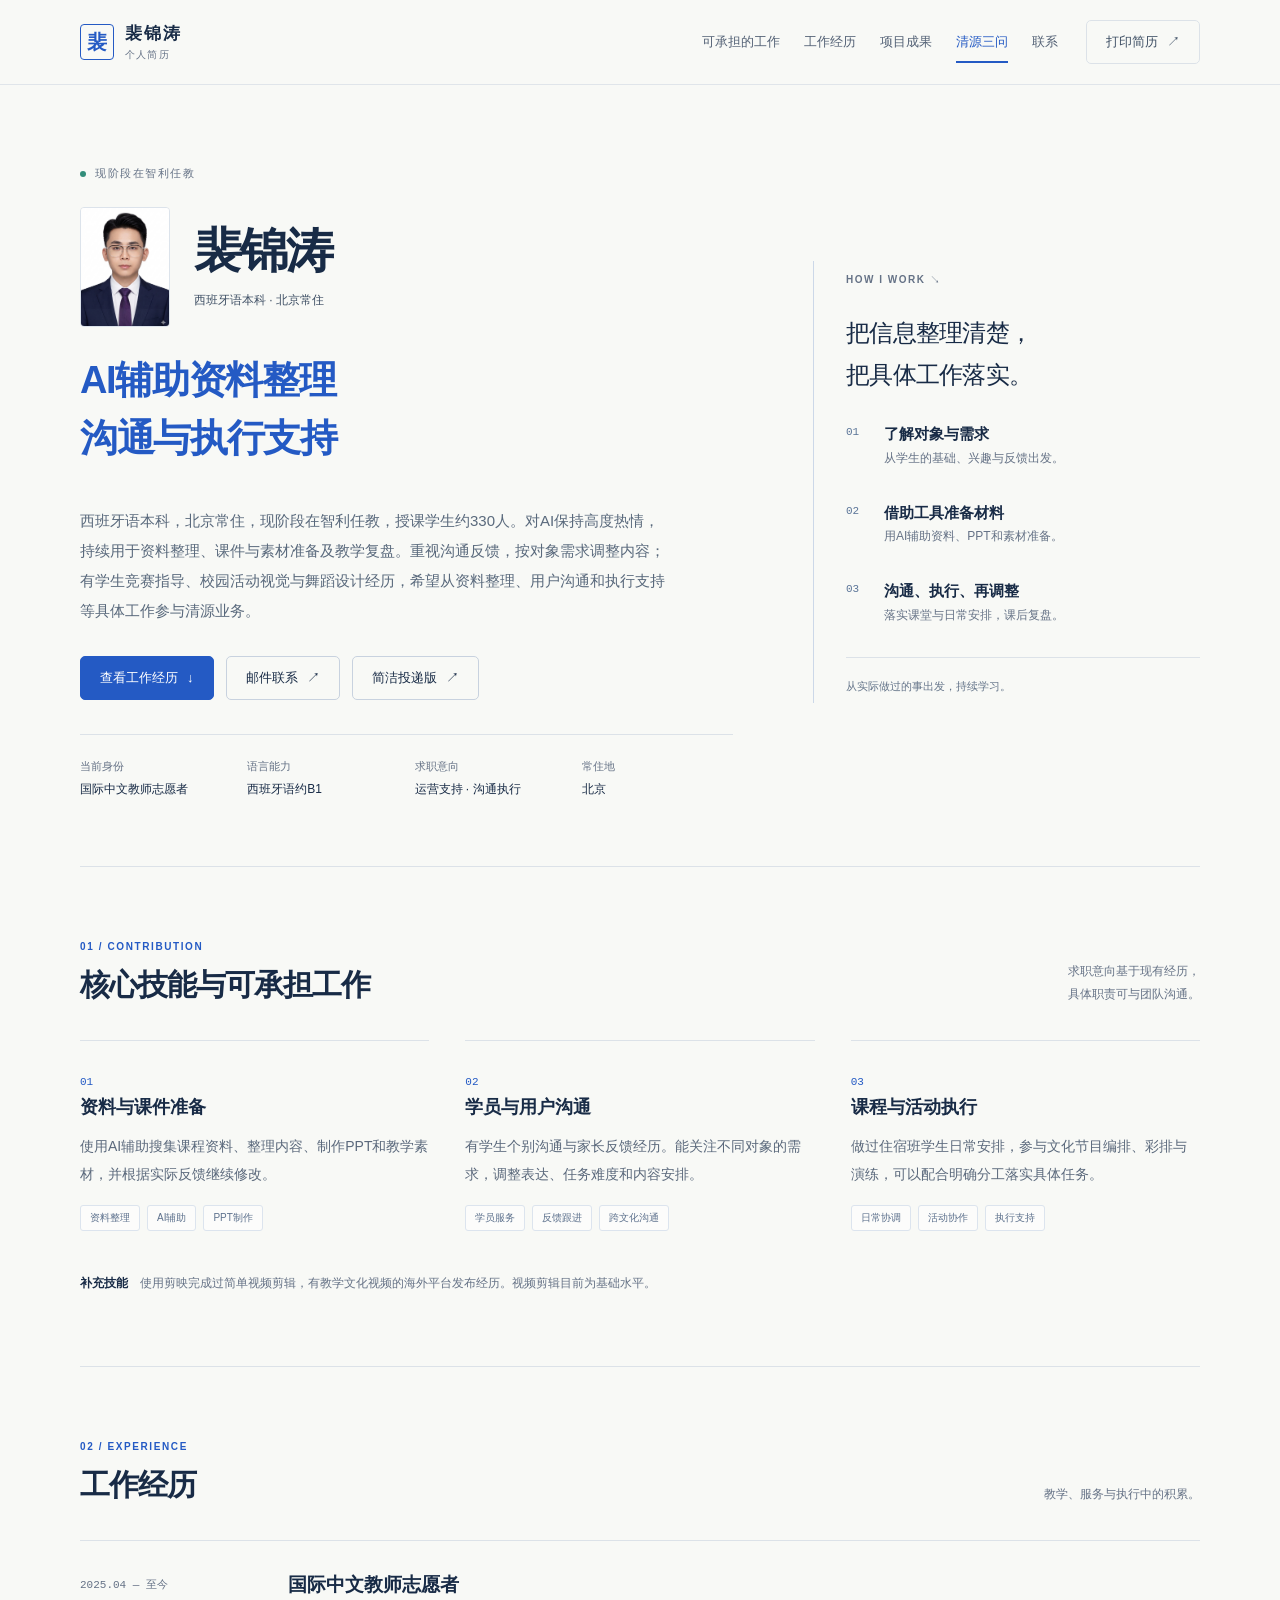
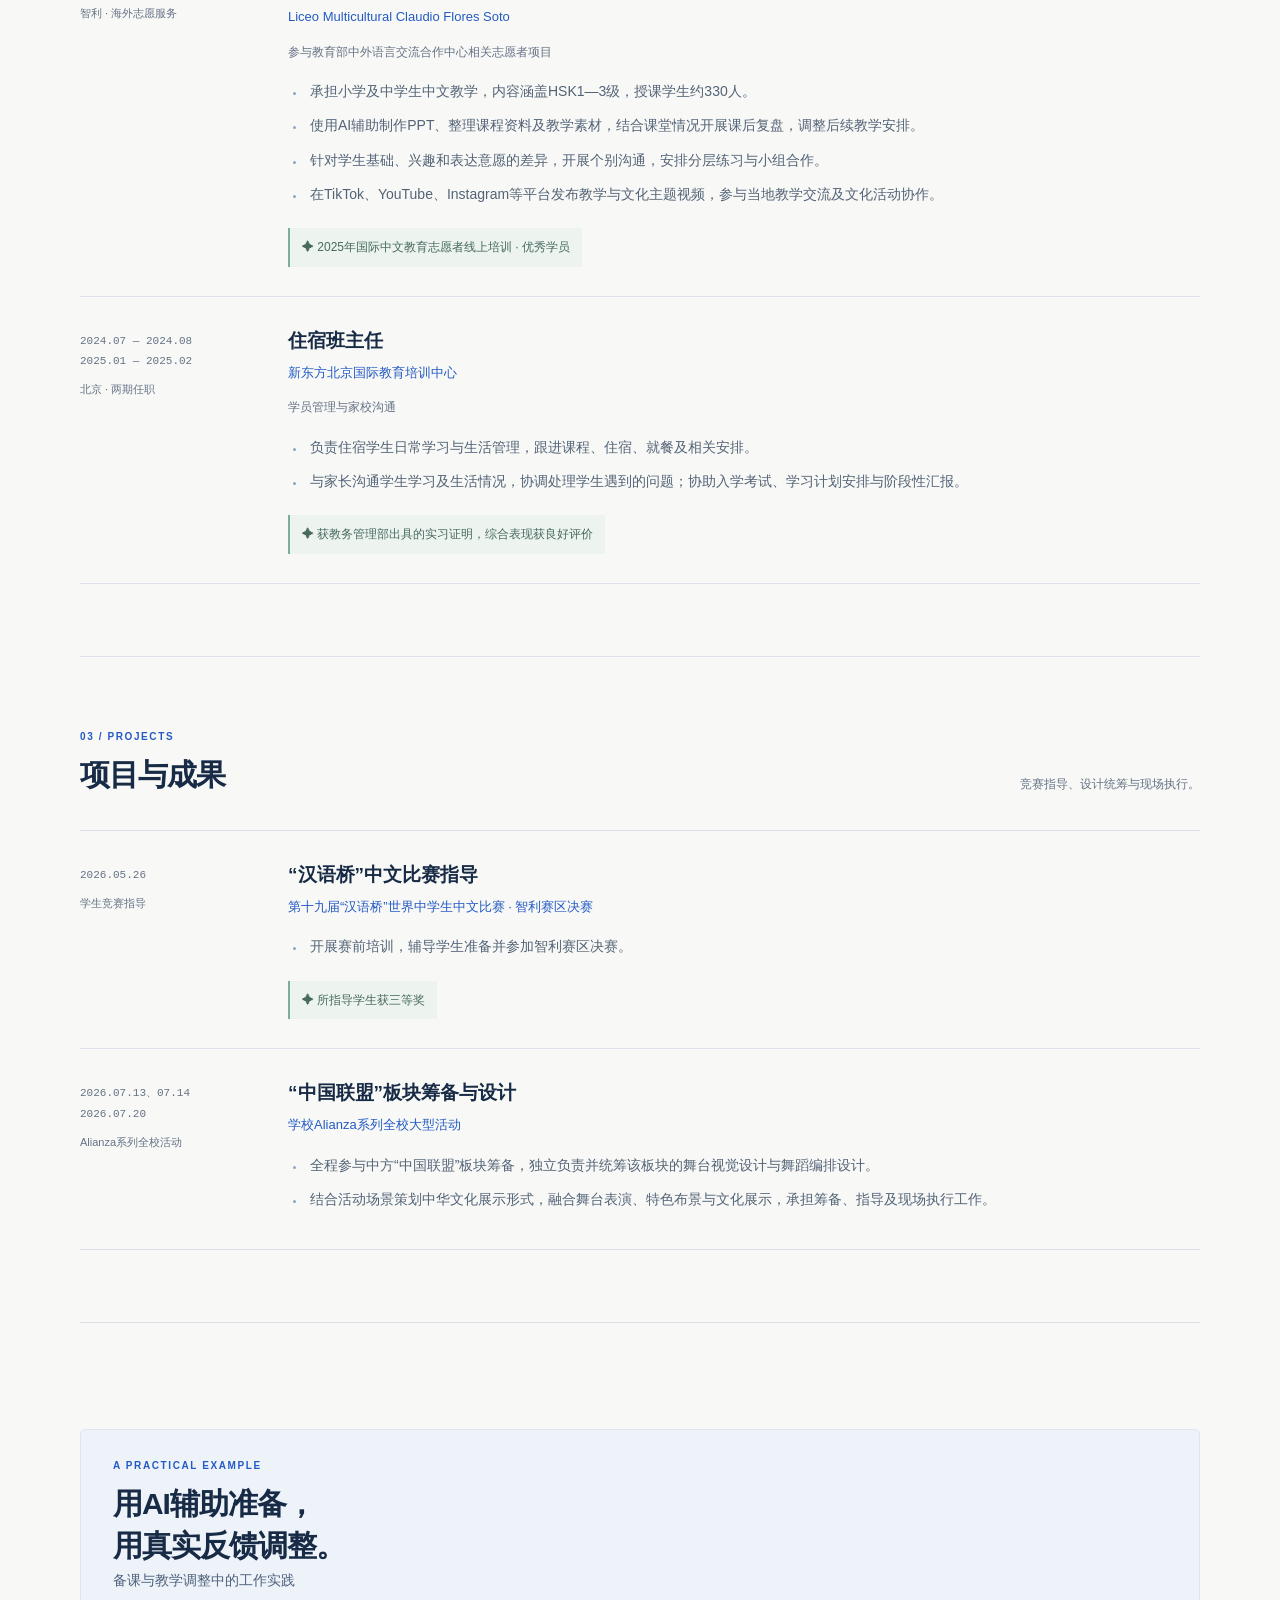
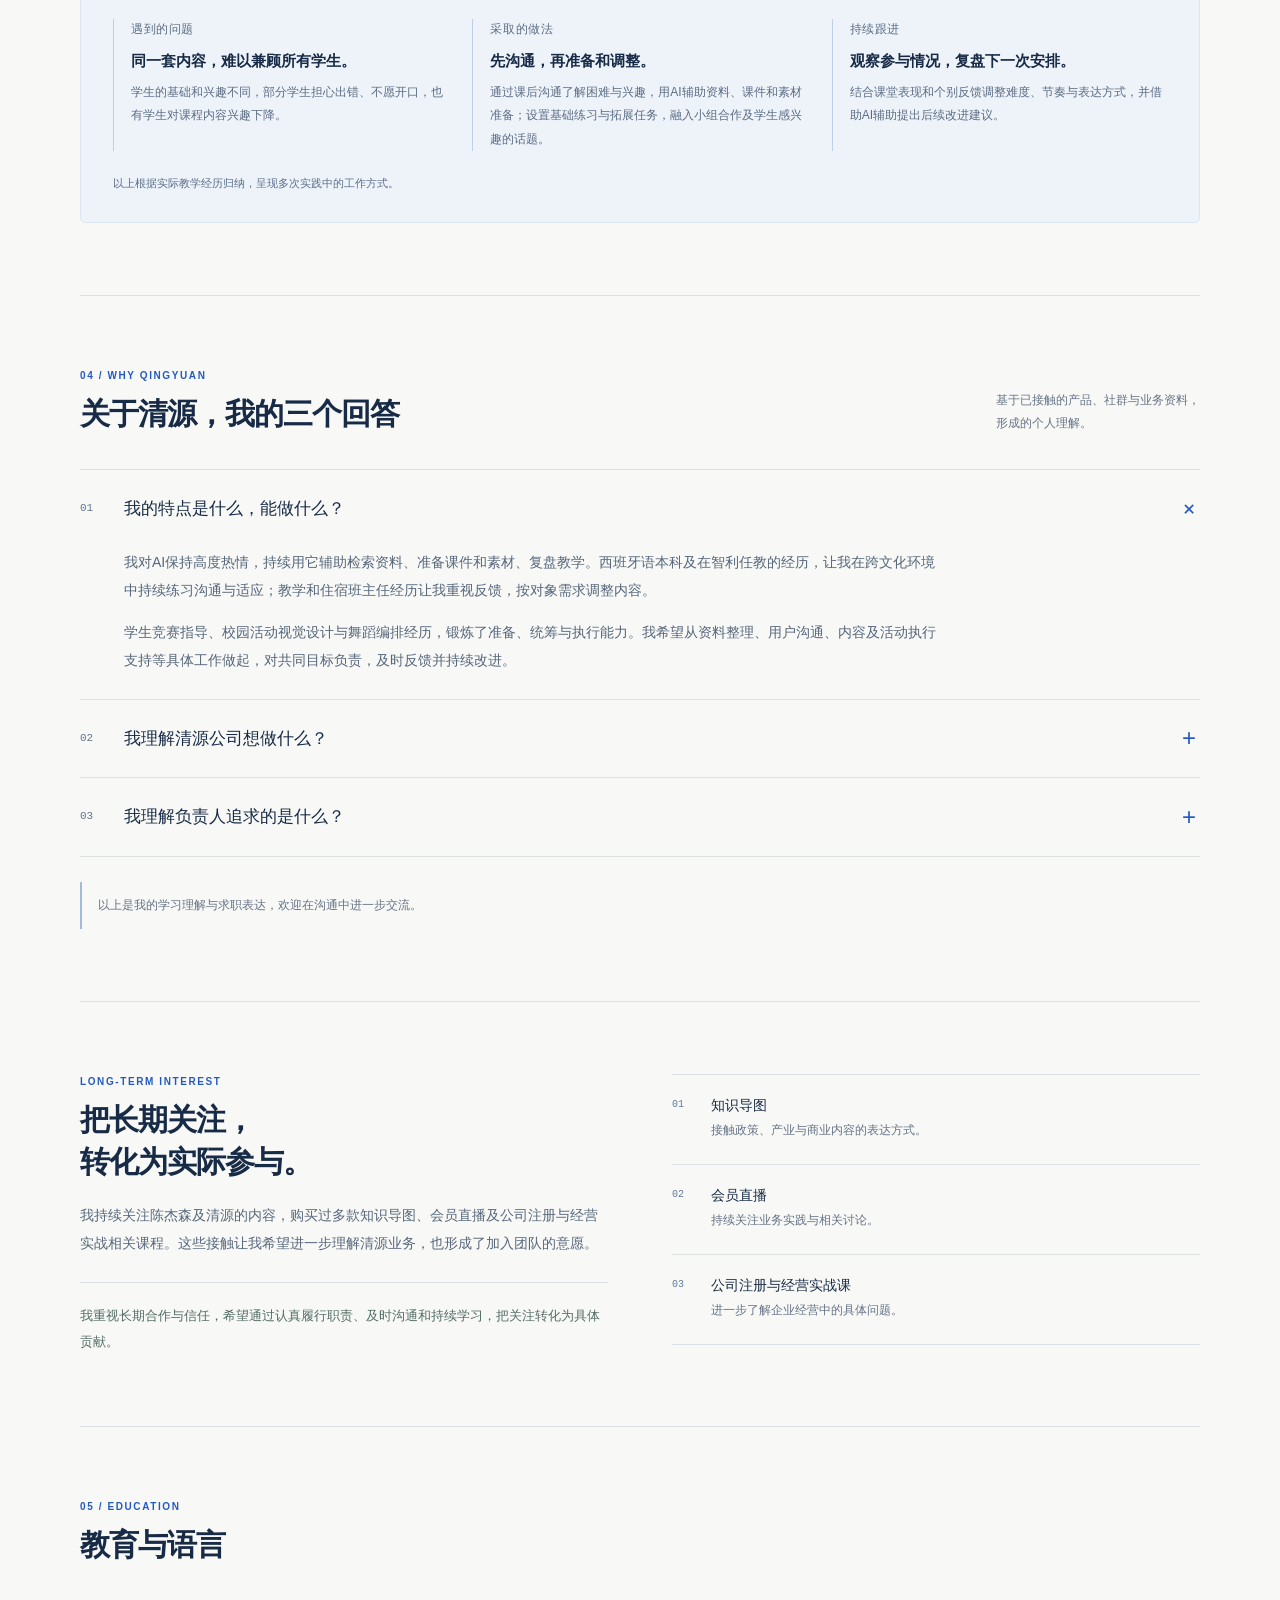
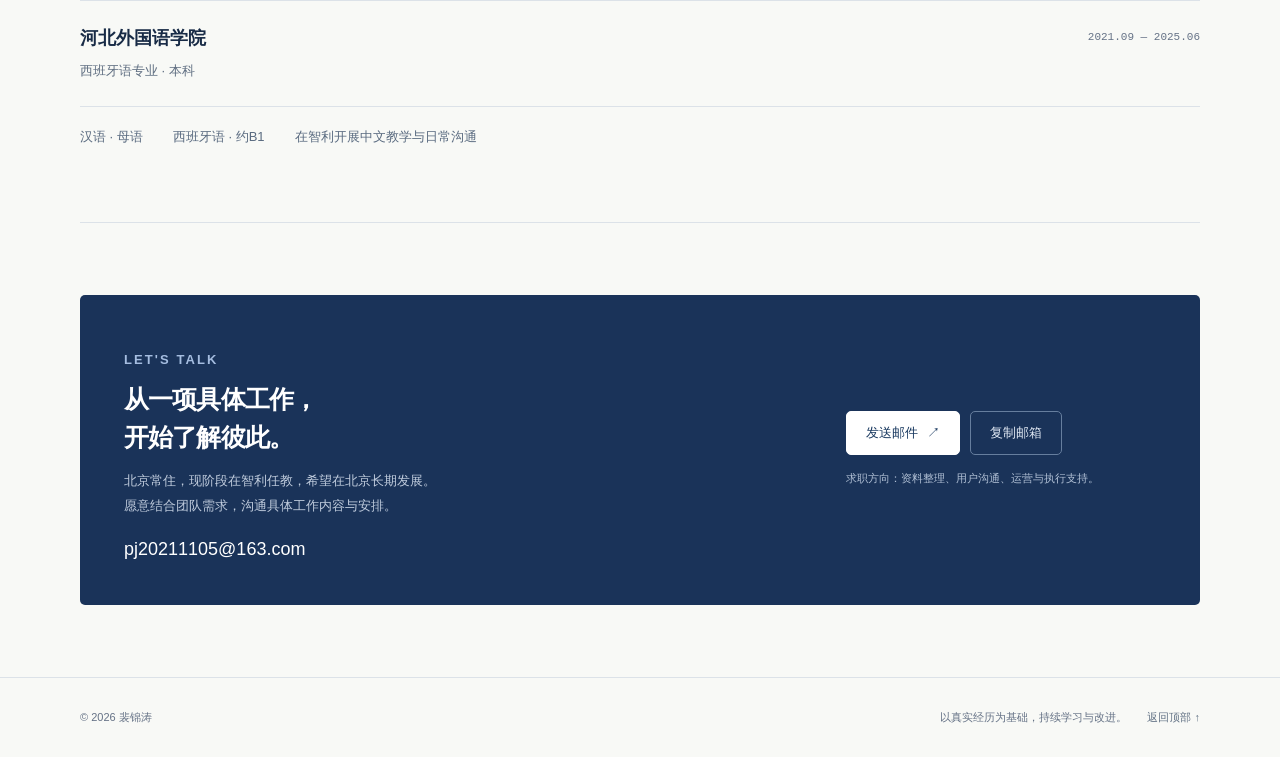
==== index.html @ e22d5470 "Simplify resume eyebrow to current teaching location" ====
<!doctype html>
<html lang="zh-CN">
<head>
  <meta charset="utf-8">
  <meta name="viewport" content="width=device-width, initial-scale=1">
  <meta name="description" content="裴锦涛的个人简历：国际中文教师志愿者，具有智利教学、新东方住宿班主任经历，求职意向为AI辅助资料整理、用户沟通与执行支持。">
  <meta name="theme-color" content="#173c72">
  <title>裴锦涛｜个人简历</title>
  <link rel="stylesheet" href="styles.css">
  <script src="app.js" defer></script>
</head>
<body>
  <a class="sr-only skip-link" href="#main">跳到主要内容</a>
  <header class="site-header">
    <div class="container header-inner">
      <a class="brand" href="#top" aria-label="裴锦涛，返回顶部">
        <span class="brand-mark" aria-hidden="true">裴</span>
        <span class="brand-text">裴锦涛<span class="brand-sub">个人简历</span></span>
      </a>
      <nav class="desktop-nav" aria-label="主导航">
        <a class="nav-link" href="#capabilities">可承担的工作</a>
        <a class="nav-link" href="#experience">工作经历</a>
        <a class="nav-link" href="#projects">项目成果</a>
        <a class="nav-link" href="#qingyuan">清源三问</a>
        <a class="nav-link" href="#contact">联系</a>
      </nav>
      <div class="header-actions">
        <button class="button button-quiet" id="print-resume" type="button">打印简历 <span aria-hidden="true">↗</span></button>
        <button class="menu-toggle" id="menu-toggle" type="button" aria-expanded="false" aria-controls="mobile-nav" aria-label="展开导航"><span aria-hidden="true">☰</span></button>
      </div>
    </div>
    <nav class="mobile-nav" id="mobile-nav" aria-label="手机导航" hidden>
      <a class="nav-link" href="#capabilities">可承担的工作</a>
      <a class="nav-link" href="#experience">工作经历</a>
      <a class="nav-link" href="#projects">项目成果</a>
      <a class="nav-link" href="#qingyuan">清源三问</a>
      <a class="nav-link" href="#contact">联系我</a>
    </nav>
  </header>

  <main id="main">
    <section class="hero container" id="top" aria-labelledby="name">
      <div class="hero-main">
        <p class="eyebrow"><span class="status-dot" aria-hidden="true"></span> 现阶段在智利任教</p>
        <div class="profile-heading">
          <img class="portrait" src="assets/portrait.png" width="96" height="128" alt="裴锦涛证件照">
          <div><h1 class="name" id="name">裴锦涛</h1><p class="profile-subtitle">西班牙语本科 · 北京常住</p></div>
        </div>
        <p class="hero-role">AI辅助资料整理<br>沟通与执行支持</p>
        <p class="hero-intro">西班牙语本科，北京常住，现阶段在智利任教，授课学生约330人。对AI保持高度热情，持续用于资料整理、课件与素材准备及教学复盘。重视沟通反馈，按对象需求调整内容；有学生竞赛指导、校园活动视觉与舞蹈设计经历，希望从资料整理、用户沟通和执行支持等具体工作参与清源业务。</p>
        <div class="hero-actions">
          <a class="button button-primary" href="#experience">查看工作经历 <span aria-hidden="true">↓</span></a>
          <a class="button button-secondary" href="mailto:pj20211105@163.com">邮件联系 <span aria-hidden="true">↗</span></a>
          <a class="button button-secondary" href="resume.html">简洁投递版 <span aria-hidden="true">↗</span></a>
        </div>
        <div class="hero-meta" aria-label="基本信息">
          <div class="meta-item"><span class="meta-label">当前身份</span><span class="meta-value">国际中文教师志愿者</span></div>
          <div class="meta-item"><span class="meta-label">语言能力</span><span class="meta-value">西班牙语约B1</span></div>
          <div class="meta-item"><span class="meta-label">求职意向</span><span class="meta-value">运营支持 · 沟通执行</span></div>
          <div class="meta-item"><span class="meta-label">常住地</span><span class="meta-value">北京</span></div>
        </div>
      </div>
      <aside class="hero-aside" aria-label="我的工作方式">
        <p class="aside-kicker">HOW I WORK <span aria-hidden="true">↘</span></p>
        <h2>把信息整理清楚，<br>把具体工作落实。</h2>
        <div class="workflow">
          <div class="workflow-item"><span class="step-num">01</span><div><p class="workflow-title">了解对象与需求</p><p class="workflow-desc">从学生的基础、兴趣与反馈出发。</p></div></div>
          <div class="workflow-item"><span class="step-num">02</span><div><p class="workflow-title">借助工具准备材料</p><p class="workflow-desc">用AI辅助资料、PPT和素材准备。</p></div></div>
          <div class="workflow-item"><span class="step-num">03</span><div><p class="workflow-title">沟通、执行、再调整</p><p class="workflow-desc">落实课堂与日常安排，课后复盘。</p></div></div>
        </div>
        <p class="aside-foot">从实际做过的事出发，持续学习。</p>
      </aside>
    </section>

    <section class="section container" id="capabilities" aria-labelledby="capabilities-title">
      <div class="section-heading"><div><p class="section-label">01 / CONTRIBUTION</p><h2 class="section-title" id="capabilities-title">核心技能与可承担工作</h2></div><p class="section-note">求职意向基于现有经历，<br>具体职责可与团队沟通。</p></div>
      <div class="capability-grid">
        <article class="capability"><span class="capability-number">01</span><h3>资料与课件准备</h3><p>使用AI辅助搜集课程资料、整理内容、制作PPT和教学素材，并根据实际反馈继续修改。</p><div class="tag-list"><span class="tag">资料整理</span><span class="tag">AI辅助</span><span class="tag">PPT制作</span></div></article>
        <article class="capability"><span class="capability-number">02</span><h3>学员与用户沟通</h3><p>有学生个别沟通与家长反馈经历。能关注不同对象的需求，调整表达、任务难度和内容安排。</p><div class="tag-list"><span class="tag">学员服务</span><span class="tag">反馈跟进</span><span class="tag">跨文化沟通</span></div></article>
        <article class="capability"><span class="capability-number">03</span><h3>课程与活动执行</h3><p>做过住宿班学生日常安排，参与文化节目编排、彩排与演练，可以配合明确分工落实具体任务。</p><div class="tag-list"><span class="tag">日常协调</span><span class="tag">活动协作</span><span class="tag">执行支持</span></div></article>
      </div>
      <p class="skill-note"><strong>补充技能</strong>　使用剪映完成过简单视频剪辑，有教学文化视频的海外平台发布经历。视频剪辑目前为基础水平。</p>
    </section>

    <section class="section container" id="experience" aria-labelledby="experience-title">
      <div class="section-heading"><div><p class="section-label">02 / EXPERIENCE</p><h2 class="section-title" id="experience-title">工作经历</h2></div><p class="section-note">教学、服务与执行中的积累。</p></div>
      <div class="experience-list">
        <article class="experience">
          <div class="experience-date">2025.04 — 至今<span>智利 · 海外志愿服务</span></div>
          <div class="experience-main">
            <h3 class="experience-title">国际中文教师志愿者</h3>
            <p class="experience-org" lang="es">Liceo Multicultural Claudio Flores Soto</p>
            <p class="experience-sub">参与教育部中外语言交流合作中心相关志愿者项目</p>
            <ul class="experience-bullets">
              <li>承担小学及中学生中文教学，内容涵盖HSK1—3级，授课学生约330人。</li>
              <li>使用AI辅助制作PPT、整理课程资料及教学素材，结合课堂情况开展课后复盘，调整后续教学安排。</li>
              <li>针对学生基础、兴趣和表达意愿的差异，开展个别沟通，安排分层练习与小组合作。</li>
              <li>在TikTok、YouTube、Instagram等平台发布教学与文化主题视频，参与当地教学交流及文化活动协作。</li>
            </ul>
            <p class="inline-honor"><span aria-hidden="true">✦</span> 2025年国际中文教育志愿者线上培训 · 优秀学员</p>
          </div>
        </article>
        <article class="experience">
          <div class="experience-date">2024.07 — 2024.08<br>2025.01 — 2025.02<span>北京 · 两期任职</span></div>
          <div class="experience-main">
            <h3 class="experience-title">住宿班主任</h3>
            <p class="experience-org">新东方北京国际教育培训中心</p>
            <p class="experience-sub">学员管理与家校沟通</p>
            <ul class="experience-bullets">
              <li>负责住宿学生日常学习与生活管理，跟进课程、住宿、就餐及相关安排。</li>
              <li>与家长沟通学生学习及生活情况，协调处理学生遇到的问题；协助入学考试、学习计划安排与阶段性汇报。</li>
            </ul>
            <p class="inline-honor"><span aria-hidden="true">✦</span> 获教务管理部出具的实习证明，综合表现获良好评价</p>
          </div>
        </article>
      </div>
    </section>

    <section class="section container" id="projects" aria-labelledby="projects-title">
      <div class="section-heading"><div><p class="section-label">03 / PROJECTS</p><h2 class="section-title" id="projects-title">项目与成果</h2></div><p class="section-note">竞赛指导、设计统筹与现场执行。</p></div>
      <div class="experience-list">
        <article class="experience">
          <div class="experience-date">2026.05.26<span>学生竞赛指导</span></div>
          <div class="experience-main">
            <h3 class="experience-title">“汉语桥”中文比赛指导</h3>
            <p class="experience-org">第十九届“汉语桥”世界中学生中文比赛 · 智利赛区决赛</p>
            <ul class="experience-bullets"><li>开展赛前培训，辅导学生准备并参加智利赛区决赛。</li></ul>
            <p class="inline-honor"><span aria-hidden="true">✦</span> 所指导学生获三等奖</p>
          </div>
        </article>
        <article class="experience">
          <div class="experience-date">2026.07.13、07.14<br>2026.07.20<span>Alianza系列全校活动</span></div>
          <div class="experience-main">
            <h3 class="experience-title">“中国联盟”板块筹备与设计</h3>
            <p class="experience-org">学校Alianza系列全校大型活动</p>
            <ul class="experience-bullets">
              <li>全程参与中方“中国联盟”板块筹备，独立负责并统筹该板块的舞台视觉设计与舞蹈编排设计。</li>
              <li>结合活动场景策划中华文化展示形式，融合舞台表演、特色布景与文化展示，承担筹备、指导及现场执行工作。</li>
            </ul>
          </div>
        </article>
      </div>
    </section>

    <section class="section container" id="practice" aria-labelledby="practice-title">
      <div class="case-panel">
        <div class="case-intro"><p class="section-label">A PRACTICAL EXAMPLE</p><h2 class="section-title" id="practice-title">用AI辅助准备，<br>用真实反馈调整。</h2><p>备课与教学调整中的工作实践</p></div>
        <div class="case-grid">
          <div class="case-step"><p class="case-step-label">遇到的问题</p><h3>同一套内容，难以兼顾所有学生。</h3><p>学生的基础和兴趣不同，部分学生担心出错、不愿开口，也有学生对课程内容兴趣下降。</p></div>
          <div class="case-step"><p class="case-step-label">采取的做法</p><h3>先沟通，再准备和调整。</h3><p>通过课后沟通了解困难与兴趣，用AI辅助资料、课件和素材准备；设置基础练习与拓展任务，融入小组合作及学生感兴趣的话题。</p></div>
          <div class="case-step"><p class="case-step-label">持续跟进</p><h3>观察参与情况，复盘下一次安排。</h3><p>结合课堂表现和个别反馈调整难度、节奏与表达方式，并借助AI辅助提出后续改进建议。</p></div>
        </div>
        <p class="case-note">以上根据实际教学经历归纳，呈现多次实践中的工作方式。</p>
      </div>
    </section>

    <section class="section container" id="qingyuan" aria-labelledby="qingyuan-title">
      <div class="section-heading"><div><p class="section-label">04 / WHY QINGYUAN</p><h2 class="section-title" id="qingyuan-title">关于清源，我的三个回答</h2></div><p class="section-note">基于已接触的产品、社群与业务资料，<br>形成的个人理解。</p></div>
      <div class="questions">
        <details class="question" open><summary><span class="question-number">01</span><span class="question-title">我的特点是什么，能做什么？</span><span class="question-icon" aria-hidden="true">+</span></summary><div class="answer"><p>我对AI保持高度热情，持续用它辅助检索资料、准备课件和素材、复盘教学。西班牙语本科及在智利任教的经历，让我在跨文化环境中持续练习沟通与适应；教学和住宿班主任经历让我重视反馈，按对象需求调整内容。</p><p>学生竞赛指导、校园活动视觉设计与舞蹈编排经历，锻炼了准备、统筹与执行能力。我希望从资料整理、用户沟通、内容及活动执行支持等具体工作做起，对共同目标负责，及时反馈并持续改进。</p></div></details>
        <details class="question"><summary><span class="question-number">02</span><span class="question-title">我理解清源公司想做什么？</span><span class="question-icon" aria-hidden="true">+</span></summary><div class="answer"><p>我理解清源把研究判断、内容与IP、社群信任和具体业务连接起来：发现需求、建立联系，再把认知与资源转化为服务和项目，积累收入、经验与经营性资产。</p><p>更长远地看，我从相关材料中理解到资本和政治资源、社会影响力的持续积累。这几项可以并行推进，也是我希望在交流中进一步理解的方向。</p></div></details>
        <details class="question"><summary><span class="question-number">03</span><span class="question-title">我理解负责人追求的是什么？</span><span class="question-icon" aria-hidden="true">+</span></summary><div class="answer"><p>我将相关材料中向“第三阶段”进发的讨论，理解为对资本、可信合作网络以及社会和政治影响力长期积累与延续的追求。这个理解仍需要在交流中校准。</p><p>对我而言，理解长期方向后，要落实到具体工作：认真完成任务，对共同目标负责，及时反馈问题，持续复盘改进，以可靠的工作建立信任。</p></div></details>
      </div>
      <p class="reading-note">以上是我的学习理解与求职表达，欢迎在沟通中进一步交流。</p>
    </section>

    <section class="section container learning" id="learning" aria-labelledby="learning-title">
      <div class="learning-copy"><p class="section-label">LONG-TERM INTEREST</p><h2 class="section-title" id="learning-title">把长期关注，<br>转化为实际参与。</h2><p>我持续关注陈杰森及清源的内容，购买过多款知识导图、会员直播及公司注册与经营实战相关课程。这些接触让我希望进一步理解清源业务，也形成了加入团队的意愿。</p><p class="commitment">我重视长期合作与信任，希望通过认真履行职责、及时沟通和持续学习，把关注转化为具体贡献。</p></div>
      <div class="learning-products" aria-label="曾购买接触的产品">
        <div class="product"><span class="product-number">01</span><div><h3 class="product-name">知识导图</h3><p class="product-desc">接触政策、产业与商业内容的表达方式。</p></div></div>
        <div class="product"><span class="product-number">02</span><div><h3 class="product-name">会员直播</h3><p class="product-desc">持续关注业务实践与相关讨论。</p></div></div>
        <div class="product"><span class="product-number">03</span><div><h3 class="product-name">公司注册与经营实战课</h3><p class="product-desc">进一步了解企业经营中的具体问题。</p></div></div>
      </div>
    </section>

    <section class="section container" id="education" aria-labelledby="education-title">
      <div class="section-heading"><div><p class="section-label">05 / EDUCATION</p><h2 class="section-title" id="education-title">教育与语言</h2></div></div>
      <div class="education-row"><div><h3 class="education-title">河北外国语学院</h3><p class="education-detail">西班牙语专业 · 本科</p></div><p class="education-date">2021.09 — 2025.06</p></div>
      <div class="language-row"><span>汉语 · 母语</span><span>西班牙语 · 约B1</span><span>在智利开展中文教学与日常沟通</span></div>
    </section>

    <section class="section container" id="contact" aria-labelledby="contact-title">
      <div class="contact-panel">
        <div class="contact-copy"><p class="section-label">LET'S TALK</p><h2 class="section-title" id="contact-title">从一项具体工作，<br>开始了解彼此。</h2><p>北京常住，现阶段在智利任教，希望在北京长期发展。<br>愿意结合团队需求，沟通具体工作内容与安排。</p><a class="email-text" href="mailto:pj20211105@163.com">pj20211105@163.com</a></div>
        <div class="contact-actions"><a class="button button-primary" href="mailto:pj20211105@163.com?subject=%E6%B8%85%E6%BA%90%E6%B1%82%E8%81%8C%E6%B2%9F%E9%80%9A">发送邮件 <span aria-hidden="true">↗</span></a><button class="button button-secondary" id="copy-email" type="button" data-email="pj20211105@163.com">复制邮箱</button><p class="contact-note">求职方向：资料整理、用户沟通、运营与执行支持。</p></div>
      </div>
    </section>
  </main>
  <footer class="site-footer"><div class="container footer-inner"><p>© 2026 裴锦涛</p><div class="footer-links"><span>以真实经历为基础，持续学习与改进。</span><a href="#top">返回顶部 ↑</a></div></div></footer>
  <div class="toast" id="toast" role="status" aria-live="polite" hidden></div>
</body>
</html>
---- styles.css ----
/* JINSI — personal resume. Buildless, system-font, responsive and print-ready. */
:root {
  color-scheme: light;
  --paper: #f8f9f6;
  --surface: #ffffff;
  --ink: #182b46;
  --text: #3f5065;
  --muted: #657286;
  --blue: #245ac4;
  --blue-dark: #19469e;
  --blue-tint: #edf3fc;
  --green: #328d79;
  --line: #dce2e8;
  --soft-line: #e7ebef;
  --font: "PingFang SC", "Microsoft YaHei", "Noto Sans CJK SC", "Source Han Sans SC", -apple-system, BlinkMacSystemFont, "Segoe UI", sans-serif;
  --mono: "SFMono-Regular", Consolas, "Liberation Mono", monospace;
}

*,
*::before,
*::after { box-sizing: border-box; }

html {
  scroll-behavior: smooth;
  scroll-padding-top: 108px;
  -webkit-text-size-adjust: 100%;
}

body {
  margin: 0;
  background: var(--paper);
  color: var(--text);
  font-family: var(--font);
  font-size: 15px;
  line-height: 1.8;
  -webkit-font-smoothing: antialiased;
  text-rendering: optimizeLegibility;
}

body, button, input, textarea { font-family: var(--font); }
button, input, textarea { font-size: inherit; }
button, a { -webkit-tap-highlight-color: transparent; }
button { cursor: pointer; }
button:disabled { cursor: default; opacity: .55; }
button, input, textarea { max-width: 100%; }
img, svg, video { max-width: 100%; }
img, video { height: auto; }
svg { flex-shrink: 0; }
a { color: var(--blue); text-decoration: none; }
a:hover { color: var(--blue-dark); }
a, button, summary { touch-action: manipulation; }
p { margin: 0 0 1em; }
p:last-child { margin-bottom: 0; }
h1, h2, h3, h4 { margin: 0; color: var(--ink); font-weight: 650; }
strong { color: var(--ink); font-weight: 650; }
::selection { color: #102e58; background: #d8e6fb; }
[hidden] { display: none !important; }

:focus-visible {
  outline: 3px solid #6096ed;
  outline-offset: 5px;
  border-radius: 3px;
}

.container {
  width: calc(100% - 96px);
  max-width: 1120px;
  margin-inline: auto;
  min-width: 0;
}

.site-header {
  position: sticky;
  top: 0;
  z-index: 50;
  background: rgba(248, 249, 246, .95);
  border-bottom: 1px solid rgba(220, 226, 232, .85);
  backdrop-filter: blur(16px);
  -webkit-backdrop-filter: blur(16px);
}

.header-inner {
  position: relative;
  display: flex;
  align-items: center;
  justify-content: space-between;
  min-height: 84px;
  gap: 28px;
}

.brand { display: inline-flex; align-items: center; gap: 11px; color: var(--ink); flex-shrink: 0; }
.brand:hover { color: var(--ink); }
.brand-mark {
  display: inline-flex;
  align-items: center;
  justify-content: center;
  width: 34px;
  height: 36px;
  border: 1px solid var(--blue);
  color: var(--blue);
  border-radius: 4px;
  font-size: 20px;
  font-weight: 700;
  line-height: 1;
}
.brand-text { color: var(--ink); font-size: 17px; font-weight: 750; letter-spacing: .11em; line-height: 1.25; }
.brand-sub { display: block; margin-top: 4px; color: var(--muted); font-size: 10px; font-weight: 400; letter-spacing: .12em; line-height: 1.3; }
.desktop-nav { display: flex; align-items: center; gap: 24px; margin-left: auto; }
.nav-link { position: relative; color: #546276; font-size: 13px; font-weight: 500; white-space: nowrap; }
.nav-link::after {
  position: absolute;
  right: 0;
  bottom: -9px;
  left: 0;
  height: 2px;
  background: var(--blue);
  content: "";
  transform: scaleX(0);
  transform-origin: left;
  transition: transform .18s ease;
}
.nav-link:hover, .nav-link.is-active, .nav-link[aria-current="location"] { color: var(--blue); }
.nav-link:hover::after, .nav-link.is-active::after, .nav-link[aria-current="location"]::after { transform: scaleX(1); }
.header-actions { display: flex; align-items: center; flex-shrink: 0; gap: 10px; }

.button {
  display: inline-flex;
  align-items: center;
  justify-content: center;
  gap: 9px;
  min-height: 44px;
  padding: 10px 19px;
  border: 1px solid transparent;
  border-radius: 5px;
  font-size: 13px;
  font-weight: 550;
  line-height: 1.45;
  text-align: center;
  text-decoration: none;
  transition: color .18s ease, background-color .18s ease, border-color .18s ease, box-shadow .18s ease;
}
.button svg { width: 16px; height: 16px; }
.button-primary { color: #fff; background: var(--blue); border-color: var(--blue); }
.button-primary:hover { color: #fff; background: var(--blue-dark); border-color: var(--blue-dark); box-shadow: 0 3px 10px rgba(36, 90, 196, .13); }
.button-secondary { color: var(--ink); background: transparent; border-color: #c8d2df; }
.button-secondary:hover { color: var(--blue); background: #fff; border-color: #8fa9d3; }
.button-quiet { color: var(--text); background: transparent; border-color: var(--line); }
.button-quiet:hover { color: var(--blue); background: #fff; border-color: #a9bbd8; }
.menu-toggle {
  display: none;
  align-items: center;
  justify-content: center;
  width: 44px;
  min-height: 44px;
  padding: 10px;
  background: transparent;
  color: var(--ink);
  border: 1px solid var(--line);
  border-radius: 5px;
  font-size: 20px;
}
.menu-toggle svg { width: 20px; height: 20px; }
.menu-toggle[aria-expanded="true"] { color: var(--blue); background: var(--blue-tint); border-color: #afc5ea; }
.mobile-nav { display: none; }

.hero {
  display: grid;
  grid-template-columns: minmax(0, 1.35fr) minmax(0, .8fr);
  align-items: center;
  gap: 80px;
  padding-block: 80px 66px;
}
.hero-main, .hero-aside { min-width: 0; }
.eyebrow { display: flex; align-items: center; gap: 9px; margin-bottom: 24px; color: var(--muted); font-size: 11px; font-weight: 550; letter-spacing: .14em; line-height: 1.6; }
.status-dot { display: inline-block; flex: 0 0 6px; width: 6px; height: 6px; background: var(--green); border-radius: 50%; }
.profile-heading { display: flex; align-items: center; gap: 24px; min-width: 0; }
.profile-heading > div { min-width: 0; }
.portrait { display: block; flex: 0 0 90px; width: 90px; height: 120px; aspect-ratio: 3 / 4; object-fit: cover; object-position: center; border: 1px solid #dce3eb; border-radius: 4px; background: #fff; }
.profile-subtitle { margin: 11px 0 0; color: var(--text); font-size: 12px; line-height: 1.75; }
.hero h1, .hero .name { color: var(--ink); font-size: 48px; font-weight: 700; letter-spacing: -.045em; line-height: 1.2; }
.name > span { display: inline-block; margin-left: 15px; color: var(--muted); font-size: 19px; font-weight: 450; letter-spacing: .08em; vertical-align: baseline; }
.hero-role { max-width: 600px; margin-top: 24px; color: var(--blue); font-size: clamp(32px, 3vw, 38px); font-weight: 600; letter-spacing: -.035em; line-height: 1.55; }
.hero-intro { max-width: 590px; margin-top: 20px; color: #59697c; font-size: 15px; line-height: 2; }
.hero-actions { display: flex; flex-wrap: wrap; align-items: center; gap: 12px; margin-top: 30px; }
.hero-meta { display: grid; grid-template-columns: repeat(4, minmax(0, 1fr)); gap: 18px 16px; margin-top: 34px; padding-top: 23px; border-top: 1px solid var(--line); }
.meta-item { display: flex; min-width: 0; flex-direction: column; gap: 5px; }
.meta-label { color: var(--muted); font-size: 11px; line-height: 1.5; }
.meta-value { color: var(--ink); font-size: 12px; line-height: 1.65; }
.hero-aside { padding: 10px 0 6px 32px; border-left: 1px solid #ccd8e8; }
.hero-aside h2 { margin-bottom: 25px; color: var(--ink); font-size: 24px; font-weight: 550; letter-spacing: -.03em; line-height: 1.75; }
.aside-kicker { margin-bottom: 24px; color: var(--muted); font-size: 10px; font-weight: 550; letter-spacing: .15em; line-height: 1.7; }
.workflow { display: grid; gap: 25px; margin: 0; padding: 0; list-style: none; }
.workflow-item { display: grid; grid-template-columns: 25px minmax(0, 1fr); column-gap: 13px; row-gap: 5px; }
.step-num { grid-column: 1; grid-row: 1 / span 2; padding-top: 2px; color: #5b7598; font-family: var(--mono); font-size: 11px; line-height: 1.8; }
.workflow-item > div { grid-column: 2; min-width: 0; }
.workflow-title { grid-column: 2; margin: 0; color: var(--ink); font-size: 15px; font-weight: 600; line-height: 1.7; }
.workflow-desc { grid-column: 2; margin: 0; color: var(--muted); font-size: 12px; line-height: 1.9; }
.aside-foot { margin-top: 26px; padding-top: 18px; border-top: 1px solid var(--line); color: #65758a; font-size: 11px; line-height: 1.9; }

.section { padding-block: 72px; border-top: 1px solid var(--line); scroll-margin-top: 90px; }
.section-heading { display: flex; align-items: flex-end; justify-content: space-between; gap: 28px; margin-bottom: 34px; }
.section-heading > * { min-width: 0; }
.section-label { margin-bottom: 9px; color: var(--blue); font-size: 10px; font-weight: 650; letter-spacing: .16em; line-height: 1.6; text-transform: uppercase; }
.section-title { color: var(--ink); font-size: 30px; font-weight: 650; letter-spacing: -.035em; line-height: 1.4; }
.section-note { max-width: 350px; margin: 0 0 2px; color: var(--muted); font-size: 12px; line-height: 1.9; }
.section-rule { width: 36px; height: 2px; margin-top: 18px; background: var(--green); }

.capability-grid { display: grid; grid-template-columns: repeat(3, minmax(0, 1fr)); gap: 0 36px; }
.capability { min-width: 0; padding: 25px 0 28px; border-top: 1px solid var(--line); }
.capability-number { margin-bottom: 13px; color: var(--blue); font-family: var(--mono); font-size: 11px; line-height: 1.6; }
.capability h3 { margin-bottom: 12px; color: var(--ink); font-size: 18px; font-weight: 600; line-height: 1.6; }
.capability p { color: #5b697c; font-size: 14px; line-height: 1.95; }
.skill-note { margin-top: 13px; color: var(--muted); font-size: 12px; line-height: 1.85; }
.capability .skill-note { color: var(--muted); font-size: 12px; }
.tag-list { display: flex; flex-wrap: wrap; gap: 7px; margin: 17px 0 0; padding: 0; list-style: none; }
.tag { display: inline-block; padding: 4px 9px; border: 1px solid #dce4ee; border-radius: 3px; color: #5d718d; background: rgba(255, 255, 255, .58); font-size: 10px; line-height: 1.55; }

.experience-list { border-top: 1px solid var(--line); }
.experience { display: grid; grid-template-columns: 170px minmax(0, 1fr); gap: 38px; padding-block: 29px; border-bottom: 1px solid var(--line); }
.experience-date { padding-top: 5px; color: var(--muted); font-family: var(--mono); font-size: 11px; line-height: 1.9; }
.experience-date > span { display: block; margin-top: 8px; color: var(--muted); font-family: var(--font); font-size: 11px; line-height: 1.8; }
.experience-main { min-width: 0; }
.experience-title { color: var(--ink); font-size: 19px; font-weight: 600; line-height: 1.6; }
.experience-org { margin-top: 5px; color: var(--blue); font-size: 13px; line-height: 1.8; }
.experience-sub { margin-top: 7px; color: var(--muted); font-size: 12px; line-height: 1.8; }
.experience-bullets { margin: 15px 0 0; padding-left: 18px; color: #536377; font-size: 14px; line-height: 1.95; }
.experience-bullets li { padding-left: 4px; margin-block: 7px; }
.experience-bullets li::marker { color: #8ca4c5; font-size: .8em; }
.inline-honor { display: inline-block; margin-top: 13px; padding: 8px 12px; border-left: 2px solid #79ae9f; background: #edf4f0; color: #47695e; font-size: 12px; line-height: 1.85; }

.case-panel { margin-top: 34px; padding: 28px 32px; border: 1px solid #dce5f1; border-radius: 5px; background: #eef3fa; }
.case-intro { max-width: 830px; color: #4d617b; font-size: 14px; line-height: 1.95; }
.case-intro h3 { margin-bottom: 10px; font-size: 18px; line-height: 1.6; }
.case-grid { display: grid; grid-template-columns: repeat(3, minmax(0, 1fr)); gap: 24px; margin-top: 24px; }
.case-step { min-width: 0; padding-left: 17px; border-left: 1px solid #bed0e9; }
.case-step-label { margin-bottom: 7px; color: #5a7cad; font-family: var(--mono); font-size: 10px; font-weight: 500; letter-spacing: .05em; line-height: 1.8; }
.case-step h3, .case-step h4 { margin-bottom: 7px; font-size: 15px; font-weight: 600; line-height: 1.65; }
.case-step p { color: #5b6c83; font-size: 12px; line-height: 1.95; }
.case-note { margin-top: 22px; color: #596e89; font-size: 11px; line-height: 1.9; }

.questions { border-top: 1px solid var(--line); }
.question { border-bottom: 1px solid var(--line); }
.question summary { display: grid; grid-template-columns: 29px minmax(0, 1fr) 22px; align-items: center; gap: 15px; padding: 24px 0; cursor: pointer; list-style: none; }
.question summary::-webkit-details-marker { display: none; }
.question summary::marker { content: ""; }
.question summary:hover .question-title { color: var(--blue); }
.question-number { color: #627590; font-family: var(--mono); font-size: 11px; line-height: 1.8; }
.question-title { color: var(--ink); font-size: 17px; font-weight: 550; line-height: 1.75; transition: color .18s ease; }
.question-icon { display: inline-flex; align-items: center; justify-content: center; color: var(--blue); font-size: 24px; font-weight: 300; line-height: 1; transition: transform .18s ease; }
.question[open] .question-icon { transform: rotate(45deg); }
.answer { max-width: 850px; margin-left: 44px; padding: 0 37px 25px 0; color: #56667b; font-size: 14px; line-height: 2; }
.answer p + p { margin-top: 12px; }
.reading-note { margin-top: 25px; padding: 12px 16px; border-left: 2px solid #a3b9da; color: var(--muted); font-size: 12px; line-height: 1.95; }

.learning { display: grid; grid-template-columns: minmax(0, 1fr) minmax(0, 1fr); gap: 64px; }
.learning-copy { min-width: 0; color: #57677b; font-size: 14px; line-height: 2; }
.learning-copy .section-title { margin-bottom: 18px; }
.learning-copy h3 { margin-bottom: 14px; font-size: 20px; line-height: 1.65; }
.learning-products { display: grid; align-content: start; border-top: 1px solid var(--line); }
.product { display: grid; grid-template-columns: 26px minmax(0, 1fr); gap: 5px 13px; padding-block: 18px; border-bottom: 1px solid var(--line); }
.product > div { grid-column: 2; min-width: 0; }
.product-number { grid-column: 1; grid-row: 1 / span 2; padding-top: 3px; color: #617b9d; font-family: var(--mono); font-size: 10px; }
.product-name { grid-column: 2; color: var(--ink); font-size: 14px; font-weight: 550; line-height: 1.8; }
.product-desc { grid-column: 2; color: var(--muted); font-size: 12px; line-height: 1.9; }
.commitment { margin-top: 25px; padding-top: 20px; border-top: 1px solid var(--line); color: #536c66; font-size: 13px; line-height: 1.95; }

.education-row { display: grid; grid-template-columns: minmax(0, 1fr) auto; align-items: start; gap: 18px 40px; padding-block: 23px; border-top: 1px solid var(--line); }
.education-title { color: var(--ink); font-size: 18px; font-weight: 600; line-height: 1.6; }
.education-detail { margin-top: 6px; color: #5f6e81; font-size: 13px; line-height: 1.85; }
.education-date { padding-top: 4px; color: var(--muted); font-family: var(--mono); font-size: 11px; line-height: 1.8; }
.language-row { display: flex; flex-wrap: wrap; gap: 12px 30px; padding-top: 18px; border-top: 1px solid var(--line); color: #5a6b80; font-size: 13px; line-height: 1.9; }
.language-row strong { margin-right: 5px; font-weight: 550; }

.contact-panel { display: flex; align-items: center; justify-content: space-between; gap: 40px; padding: 40px 44px; background: #1a3359; border-radius: 5px; }
.contact-copy { flex: 1 1 auto; min-width: 0; }
.contact-copy h2, .contact-copy h3, .contact-panel .section-title { color: #fff; font-size: 25px; line-height: 1.5; }
.contact-copy p { margin-top: 12px; color: #c0ccdd; font-size: 13px; line-height: 1.95; }
.contact-panel .section-label { color: #a5bde0; }
.contact-panel strong { color: #fff; }
.contact-actions { display: flex; flex-wrap: wrap; align-items: center; flex: 0 1 310px; max-width: 320px; gap: 10px; }
.contact-actions .contact-note { flex-basis: 100%; margin-top: 3px; }
.contact-panel .button-primary { color: #18385f; background: #fff; border-color: #fff; }
.contact-panel .button-primary:hover { color: #174b98; background: #e8effa; border-color: #e8effa; }
.contact-panel .button-secondary, .contact-panel .button-quiet { color: #e2eaf5; background: transparent; border-color: #667e9e; }
.contact-panel .button-secondary:hover, .contact-panel .button-quiet:hover { color: #fff; background: rgba(255, 255, 255, .08); border-color: #99afcc; }
.email-text { display: block; width: fit-content; max-width: 100%; margin-top: 14px; color: #fff; font-size: 18px; font-weight: 500; line-height: 1.8; overflow-wrap: anywhere; }
.email-text:hover { color: #d4e5ff; }
.contact-note { margin-top: 16px; color: var(--muted); font-size: 11px; line-height: 1.9; }
.contact-panel .contact-note { color: #b1c0d5; }

.site-footer { padding-block: 29px; border-top: 1px solid var(--line); }
.footer-inner { display: flex; align-items: center; justify-content: space-between; gap: 18px 32px; color: var(--muted); font-size: 11px; line-height: 1.9; }
.footer-inner p { margin: 0; }
.footer-links { display: flex; flex-wrap: wrap; align-items: center; gap: 20px; }
.footer-links a { color: #617184; }
.footer-links a:hover { color: var(--blue); }
.reveal { opacity: 1; transform: none; }
.toast { position: fixed; z-index: 100; bottom: 24px; left: 50%; width: max-content; max-width: calc(100% - 40px); padding: 12px 19px; border: 1px solid #3b526f; border-radius: 5px; background: #203650; color: #fff; font-size: 13px; line-height: 1.7; text-align: center; box-shadow: 0 8px 30px rgba(24, 43, 70, .17); transform: translateX(-50%); overflow-wrap: anywhere; }
.sr-only { position: absolute !important; width: 1px; height: 1px; padding: 0; margin: -1px; overflow: hidden; clip: rect(0, 0, 0, 0); white-space: nowrap; border: 0; }
.print-only { display: none; }
.skip-link:focus-visible { position: fixed !important; z-index: 200; top: 12px; left: 12px; width: auto; height: auto; margin: 0; padding: 10px 16px; overflow: visible; clip: auto; background: #fff; color: var(--blue); white-space: normal; border: 1px solid var(--blue); }

@media (max-width: 1100px) {
  .header-inner { gap: 20px; }
  .desktop-nav { gap: 18px; }
  .hero { gap: 48px; }
  .hero-aside { padding-left: 25px; }
  .hero-meta { gap: 15px 20px; }
}

@media (max-width: 960px) {
  .container { width: calc(100% - 64px); }
  .header-inner { min-height: 76px; }
  .desktop-nav { display: none; }
  .menu-toggle { display: inline-flex; }
  .mobile-nav { position: absolute; top: 100%; right: 0; left: 0; display: grid; gap: 0; padding: 10px 32px 18px; border-bottom: 1px solid var(--line); background: #f8f9f6; box-shadow: 0 12px 18px rgba(24, 43, 70, .045); }
  .mobile-nav .nav-link { display: block; min-height: 44px; padding: 12px 0; border-bottom: 1px solid var(--soft-line); font-size: 14px; line-height: 1.6; }
  .mobile-nav .nav-link:last-child { border-bottom: 0; }
  .mobile-nav .nav-link::after { display: none; }
  .hero { grid-template-columns: minmax(0, 1fr); gap: 42px; padding-block: 68px 58px; }
  .hero-main { max-width: 680px; }
  .hero h1, .hero .name { font-size: 48px; }
  .hero-role { max-width: 680px; font-size: 36px; }
  .hero-intro { max-width: 660px; }
  .hero-aside { padding: 24px 0 0; border-top: 1px solid var(--line); border-left: 0; }
  .aside-kicker { margin-bottom: 18px; }
  .workflow { grid-template-columns: repeat(3, minmax(0, 1fr)); gap: 24px; }
  .workflow-item { column-gap: 7px; grid-template-columns: 22px minmax(0, 1fr); }
  .workflow-title { font-size: 14px; }
  .workflow-desc { font-size: 11px; }
  .aside-foot { margin-top: 21px; padding-top: 14px; }
  .section { padding-block: 58px; }
  .section-heading { gap: 24px; margin-bottom: 29px; }
  .section-note { max-width: 300px; }
  .capability-grid { column-gap: 34px; }
  .experience { grid-template-columns: 140px minmax(0, 1fr); gap: 26px; }
  .learning { gap: 36px; }
  .contact-panel { align-items: flex-start; flex-direction: column; gap: 26px; padding: 34px; }
  .contact-actions { flex: none; width: 100%; max-width: none; }
}

@media (max-width: 640px) {
  html { scroll-padding-top: 90px; }
  body { font-size: 14px; }
  .container { width: calc(100% - 40px); }
  .header-inner { min-height: 70px; gap: 12px; }
  .brand { gap: 9px; }
  .brand-mark { width: 30px; height: 32px; font-size: 18px; }
  .brand-text { font-size: 15px; }
  .brand-sub { font-size: 9px; }
  .header-actions { gap: 8px; }
  .header-actions .button-quiet { min-height: 40px; padding: 9px 11px; font-size: 11px; }
  .menu-toggle { width: 40px; min-height: 40px; padding: 8px; }
  .mobile-nav { padding-inline: 20px; }
  .hero { gap: 32px; padding-block: 48px 42px; }
  .eyebrow { margin-bottom: 20px; font-size: 10px; letter-spacing: .08em; }
  .profile-heading { gap: 18px; }
  .portrait { flex-basis: 72px; width: 72px; height: 96px; border-radius: 3px; }
  .profile-subtitle { margin-top: 9px; font-size: 11px; line-height: 1.7; }
  .hero h1, .hero .name { font-size: 43px; line-height: 1.2; }
  .name > span { margin-left: 12px; font-size: 16px; }
  .hero-role { margin-top: 21px; font-size: 32px; line-height: 1.5; letter-spacing: -.035em; }
  .hero-intro { margin-top: 17px; font-size: 14px; line-height: 2; }
  .hero-actions { gap: 10px; margin-top: 24px; }
  .hero-actions .button { min-height: 44px; padding-inline: 16px; font-size: 12px; }
  .hero-meta { display: grid; grid-template-columns: repeat(2, minmax(0, 1fr)); gap: 16px 18px; margin-top: 27px; padding-top: 20px; }
  .meta-label { font-size: 10px; }
  .meta-value { font-size: 11px; }
  .hero-aside { padding-top: 20px; }
  .hero-aside h2 { margin-bottom: 21px; font-size: 22px; }
  .aside-kicker { font-size: 9px; }
  .workflow { grid-template-columns: minmax(0, 1fr); gap: 19px; }
  .workflow-item { grid-template-columns: 24px minmax(0, 1fr); column-gap: 11px; row-gap: 3px; }
  .workflow-title { font-size: 14px; }
  .workflow-desc { font-size: 12px; }
  .aside-foot { margin-top: 19px; font-size: 10px; }
  .section { padding-block: 43px; scroll-margin-top: 80px; }
  .section-heading { display: block; margin-bottom: 25px; }
  .section-label { margin-bottom: 7px; font-size: 9px; }
  .section-title { font-size: 26px; }
  .section-note { max-width: none; margin-top: 14px; font-size: 12px; line-height: 1.9; }
  .section-rule { margin-top: 14px; }
  .capability-grid { grid-template-columns: minmax(0, 1fr); }
  .capability { padding-block: 21px 24px; }
  .capability-number { margin-bottom: 10px; font-size: 10px; }
  .capability h3 { margin-bottom: 9px; font-size: 17px; }
  .capability p { font-size: 13px; line-height: 2; }
  .capability .skill-note { font-size: 11px; }
  .tag-list { margin-top: 14px; gap: 6px; }
  .tag { font-size: 9px; padding: 4px 8px; }
  .experience { grid-template-columns: minmax(0, 1fr); gap: 12px; padding-block: 23px; }
  .experience-date { padding-top: 0; font-size: 10px; }
  .experience-date > span { margin-top: 5px; font-size: 10px; }
  .experience-title { font-size: 18px; }
  .experience-org { font-size: 12px; }
  .experience-sub { font-size: 11px; }
  .experience-bullets { margin-top: 12px; padding-left: 15px; font-size: 13px; }
  .experience-bullets li { padding-left: 2px; margin-block: 8px; }
  .inline-honor { padding: 8px 10px; font-size: 11px; }
  .case-panel { margin-top: 25px; padding: 22px 19px; }
  .case-intro { font-size: 13px; }
  .case-intro h3 { font-size: 17px; }
  .case-grid { grid-template-columns: minmax(0, 1fr); gap: 20px; margin-top: 20px; }
  .case-step { padding-left: 14px; }
  .case-note { font-size: 10px; }
  .question summary { grid-template-columns: 22px minmax(0, 1fr) 18px; gap: 10px; padding-block: 21px; }
  .question-number { font-size: 10px; }
  .question-title { font-size: 15px; line-height: 1.8; }
  .question-icon { font-size: 22px; }
  .answer { margin-left: 32px; padding: 0 0 22px; font-size: 13px; }
  .reading-note { margin-top: 21px; padding: 10px 13px; font-size: 11px; }
  .learning { grid-template-columns: minmax(0, 1fr); gap: 25px; }
  .learning-copy { font-size: 13px; }
  .learning-copy h3 { font-size: 18px; }
  .product { padding-block: 16px; }
  .product-name { font-size: 13px; }
  .product-desc { font-size: 11px; }
  .commitment { margin-top: 20px; padding-top: 17px; font-size: 12px; }
  .education-row { grid-template-columns: minmax(0, 1fr); gap: 10px; padding-block: 20px; }
  .education-title { font-size: 17px; }
  .education-detail { font-size: 12px; }
  .education-date { padding-top: 0; font-size: 10px; }
  .language-row { flex-direction: column; gap: 7px; padding-top: 17px; font-size: 12px; }
  .contact-panel { gap: 23px; padding: 27px 23px; }
  .contact-copy h2, .contact-copy h3, .contact-panel .section-title { font-size: 23px; }
  .contact-copy p { font-size: 12px; }
  .email-text { font-size: 16px; }
  .contact-actions { width: 100%; gap: 9px; }
  .contact-actions .button { min-height: 42px; padding: 10px 15px; font-size: 12px; }
  .contact-note { font-size: 10px; }
  .site-footer { padding-block: 23px; }
  .footer-inner { align-items: flex-start; flex-direction: column; gap: 11px; font-size: 10px; }
  .footer-links { gap: 17px; }
  .toast { bottom: 18px; padding: 11px 15px; font-size: 12px; }
}

@media (prefers-reduced-motion: reduce) {
  html { scroll-behavior: auto; }
  *, *::before, *::after { animation: none !important; transition: none !important; }
}

@media print {
  @page { size: A4; margin: 11mm 13mm; }
  *, *::before, *::after { color: #111 !important; background: transparent !important; box-shadow: none !important; text-shadow: none !important; }
  html { scroll-padding: 0; font-size: 9pt; }
  body { margin: 0; color: #111; background: #fff; font-size: 9pt; line-height: 1.5; -webkit-print-color-adjust: economy; print-color-adjust: economy; }
  .site-header, .desktop-nav, .mobile-nav, .header-actions, .menu-toggle, .button, .hero-actions, .hero-aside, .learning, .questions, .case-panel, .reading-note, .site-footer, .toast, .print-hidden, #qingyuan, #learning, #practice { display: none !important; }
  .print-only { display: block !important; }
  .container { width: 100%; max-width: none; margin: 0; }
  main { display: block; padding: 0; }
  .hero { display: block; padding: 0 0 4mm; }
  .eyebrow { margin-bottom: 2mm; font-size: 7pt; letter-spacing: .06em; }
  .status-dot { border: 1px solid #333; }
  .profile-heading { gap: 4mm; break-inside: avoid; page-break-inside: avoid; }
  .portrait { flex-basis: 15mm; width: 15mm; height: 20mm; border: 1px solid #bbb; border-radius: 1mm; }
  .profile-subtitle { margin-top: 1.5mm; font-size: 7.5pt; line-height: 1.5; }
  .hero h1, .hero .name { font-size: 28pt; letter-spacing: -.03em; line-height: 1.1; }
  .name > span { margin-left: 3mm; font-size: 10pt; }
  .hero-role { max-width: none; margin-top: 2mm; font-size: 12pt; line-height: 1.45; }
  .hero-intro { max-width: none; margin-top: 2mm; font-size: 9pt; line-height: 1.65; }
  .hero-meta { display: grid; grid-template-columns: repeat(4, minmax(0, 1fr)); gap: 3mm 6mm; margin-top: 3mm; padding-top: 2mm; border-top: 1px solid #bbb; }
  .meta-item { gap: 0; }
  .meta-label { font-size: 7pt; }
  .meta-value { font-size: 8pt; }
  .section { padding-block: 4mm; border-top: 1px solid #aaa; scroll-margin: 0; }
  .section-heading { display: block; margin-bottom: 2.5mm; break-after: avoid; page-break-after: avoid; }
  .section-label { margin-bottom: .5mm; font-size: 6.5pt; letter-spacing: .08em; }
  .section-title { font-size: 14pt; line-height: 1.35; }
  .section-note { max-width: none; margin-top: 1mm; font-size: 7.5pt; line-height: 1.5; }
  .section-rule { display: none; }
  .capability-grid { grid-template-columns: repeat(2, minmax(0, 1fr)); gap: 0 6mm; }
  .capability { padding: 2mm 0; border-top: 1px solid #ccc; break-inside: avoid; page-break-inside: avoid; }
  .capability-number { margin-bottom: .5mm; font-size: 6.5pt; }
  .capability h3 { margin-bottom: 1mm; font-size: 10pt; line-height: 1.4; }
  .capability p { font-size: 8pt; line-height: 1.6; }
  .capability .skill-note, .skill-note { margin-top: 1mm; font-size: 7pt; line-height: 1.5; }
  .tag-list { display: none; }
  .experience-list { border-top: 0; }
  .experience { grid-template-columns: 31mm minmax(0, 1fr); gap: 4mm; padding-block: 3mm; border-bottom: 1px solid #ccc; break-inside: avoid; page-break-inside: avoid; }
  .experience-date { padding-top: .5mm; font-size: 7pt; line-height: 1.5; }
  .experience-date > span { margin-top: 1mm; font-size: 7pt; line-height: 1.5; }
  .experience-title { font-size: 10.5pt; line-height: 1.4; }
  .experience-org { margin-top: .5mm; font-size: 8pt; line-height: 1.5; }
  .experience-sub { margin-top: 1mm; font-size: 7pt; line-height: 1.5; }
  .experience-bullets { margin-top: 1.5mm; padding-left: 3.5mm; font-size: 8pt; line-height: 1.65; }
  .experience-bullets li { margin-block: .6mm; padding-left: .5mm; }
  .inline-honor { margin-top: 1mm; padding: 1mm 2mm; border: 1px solid #ccc; font-size: 7pt; line-height: 1.5; }
  .education-row { grid-template-columns: minmax(0, 1fr) auto; gap: 2mm 6mm; padding: 2mm 0; border-top: 0; }
  .education-title { font-size: 10pt; }
  .education-detail { margin-top: 1mm; font-size: 8pt; line-height: 1.5; }
  .education-date { padding-top: .5mm; font-size: 7pt; }
  .language-row { flex-direction: row; gap: 2mm 8mm; padding-top: 2mm; border-top: 1px solid #ccc; font-size: 8pt; line-height: 1.5; }
  .contact-panel { display: block; padding: 0; border: 0; border-radius: 0; }
  .contact-copy h2, .contact-copy h3, .contact-panel .section-title { font-size: 13pt; }
  .contact-copy p { margin-top: 1mm; font-size: 8pt; line-height: 1.5; }
  .email-text { margin-top: 1mm; font-size: 9pt; line-height: 1.5; }
  .contact-actions { display: none; }
  .contact-note { margin-top: 1mm; font-size: 7pt; line-height: 1.5; }
  .reveal { opacity: 1 !important; transform: none !important; }
  a { text-decoration: none; }
  h1, h2, h3, h4 { break-after: avoid; page-break-after: avoid; }
  p, li { orphans: 2; widows: 2; }
}
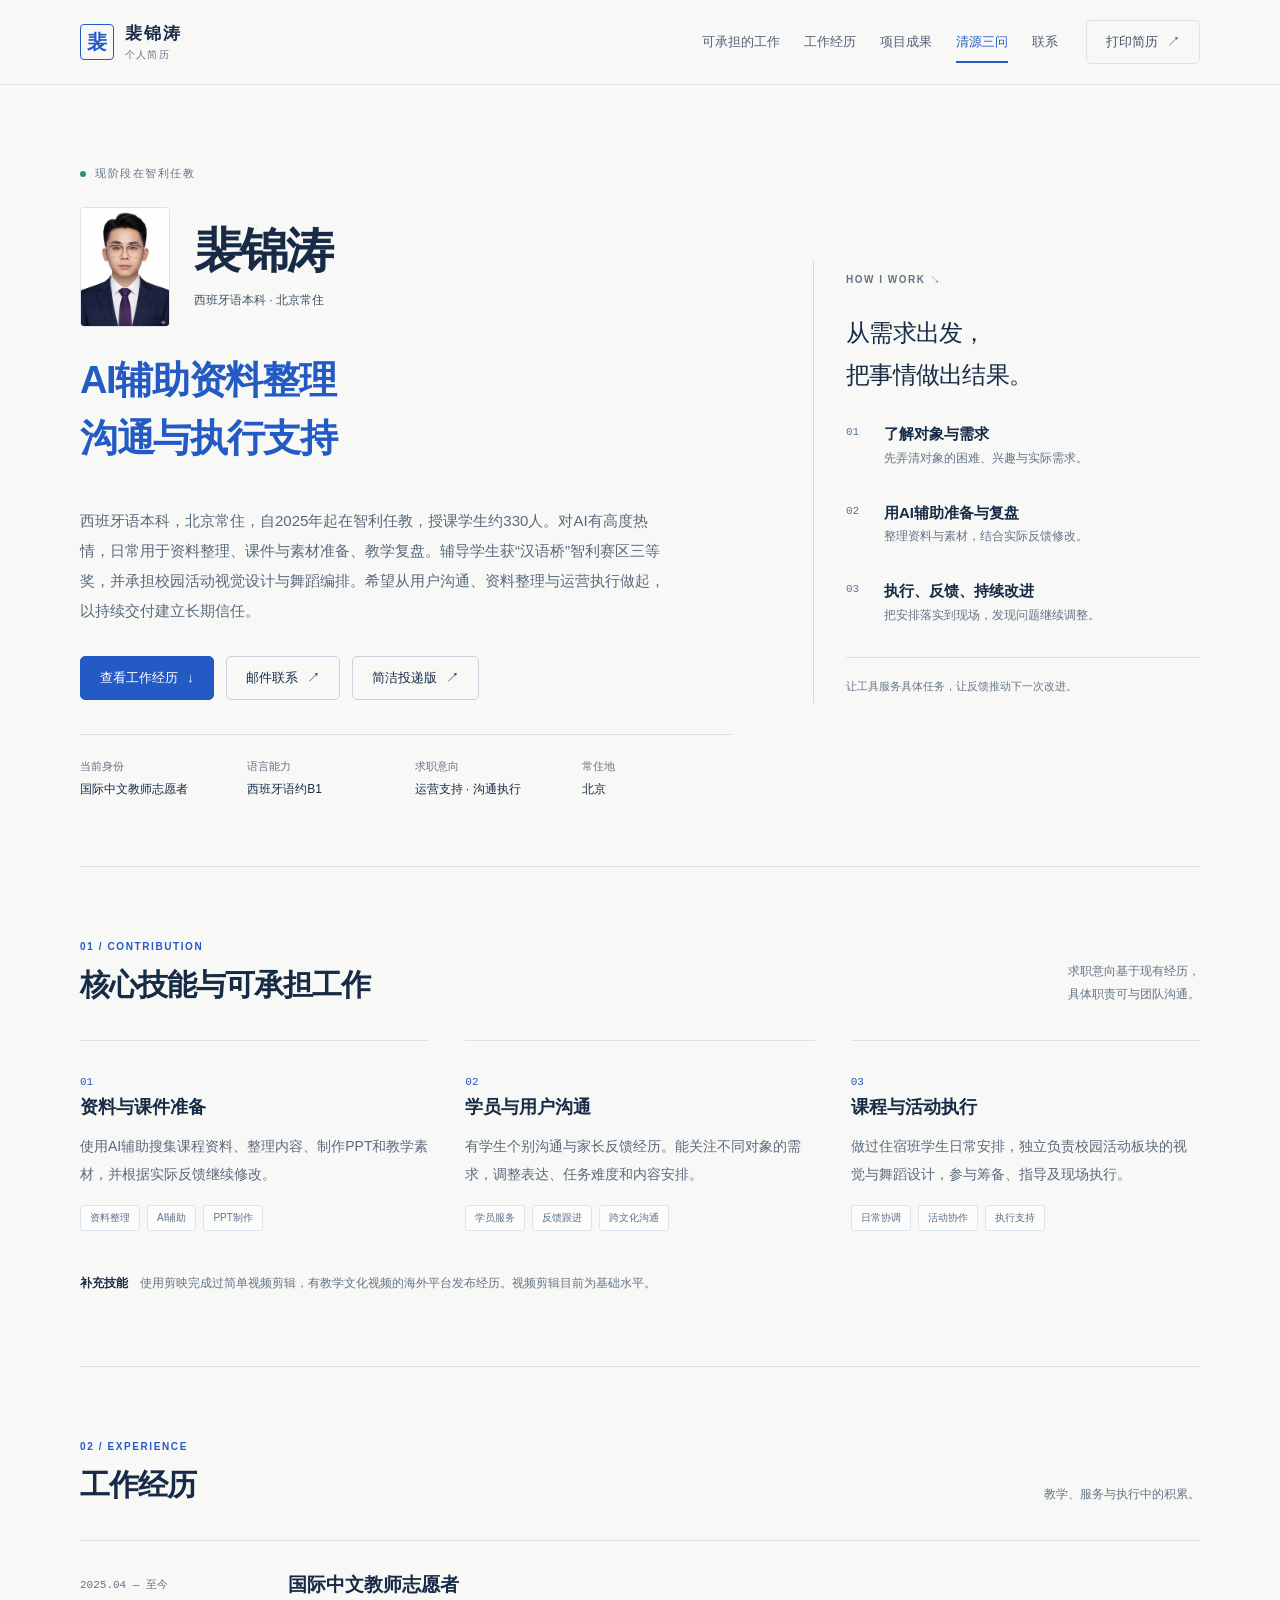
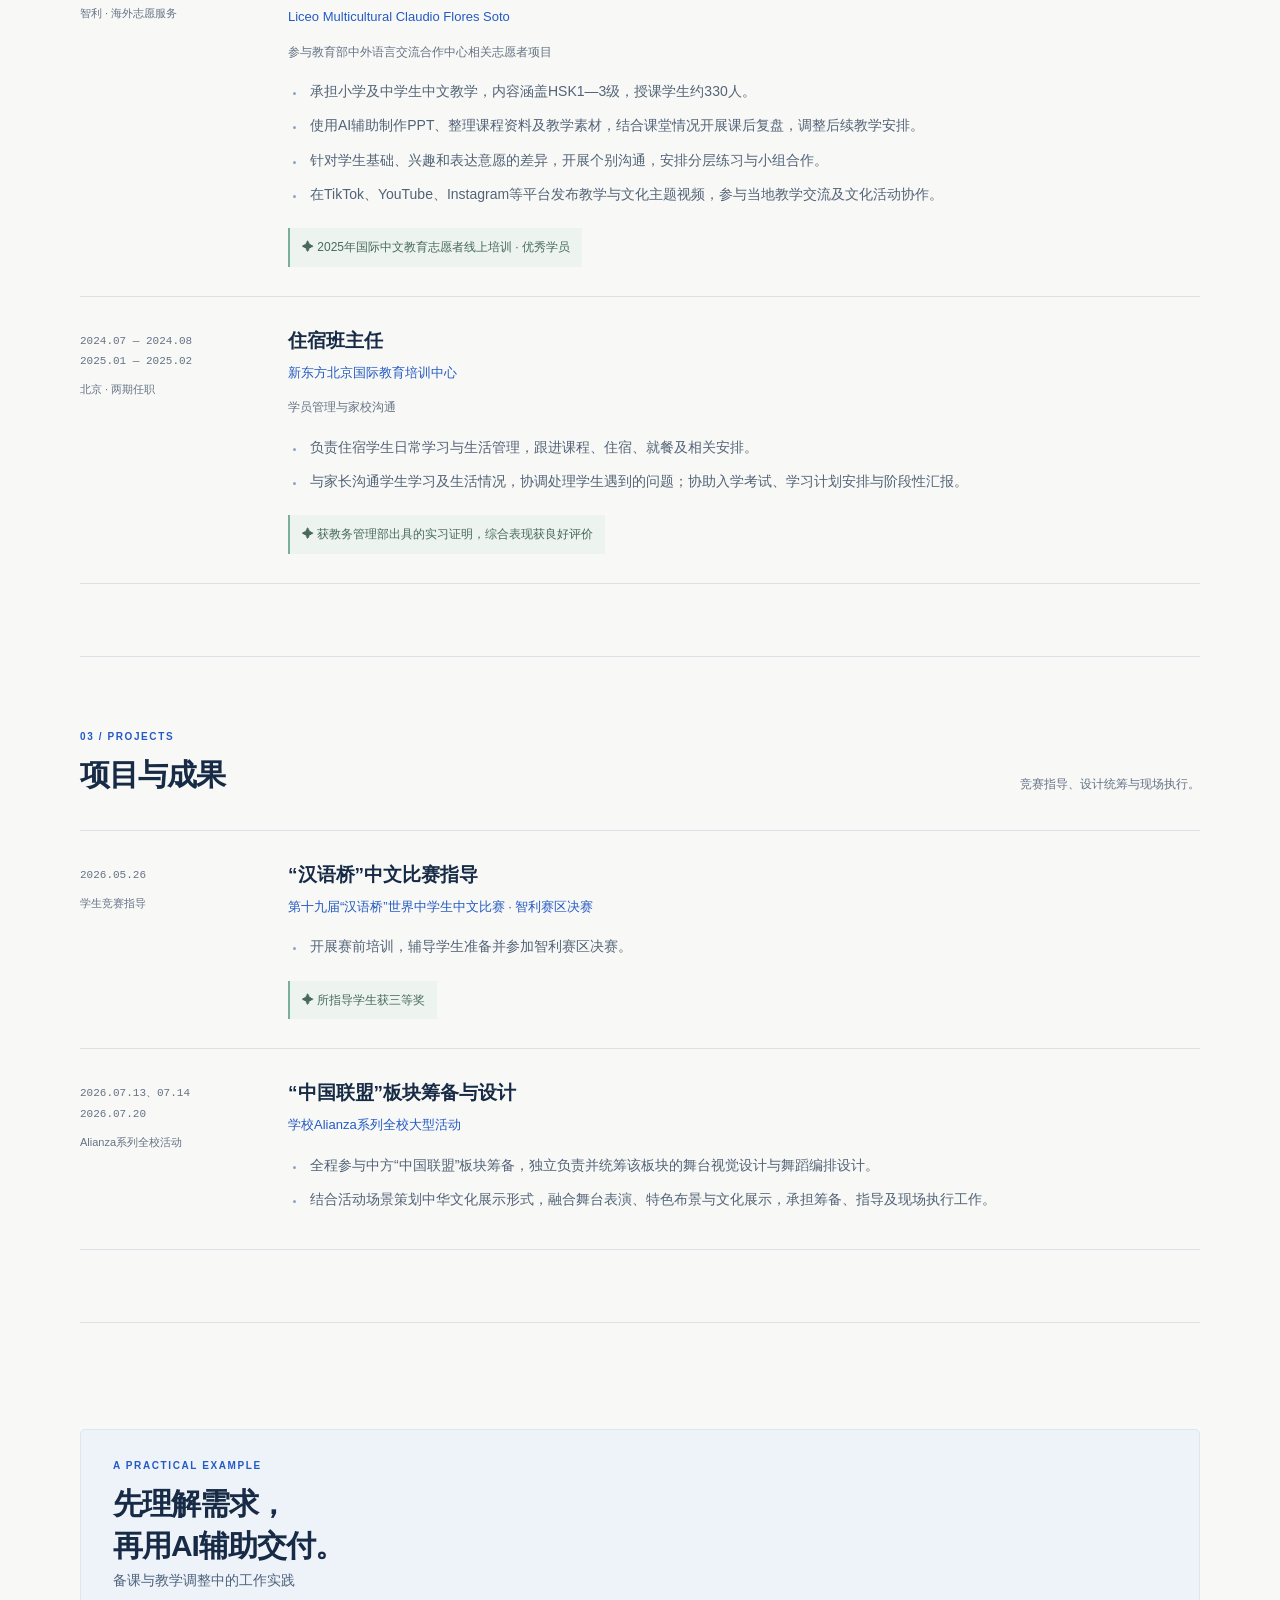
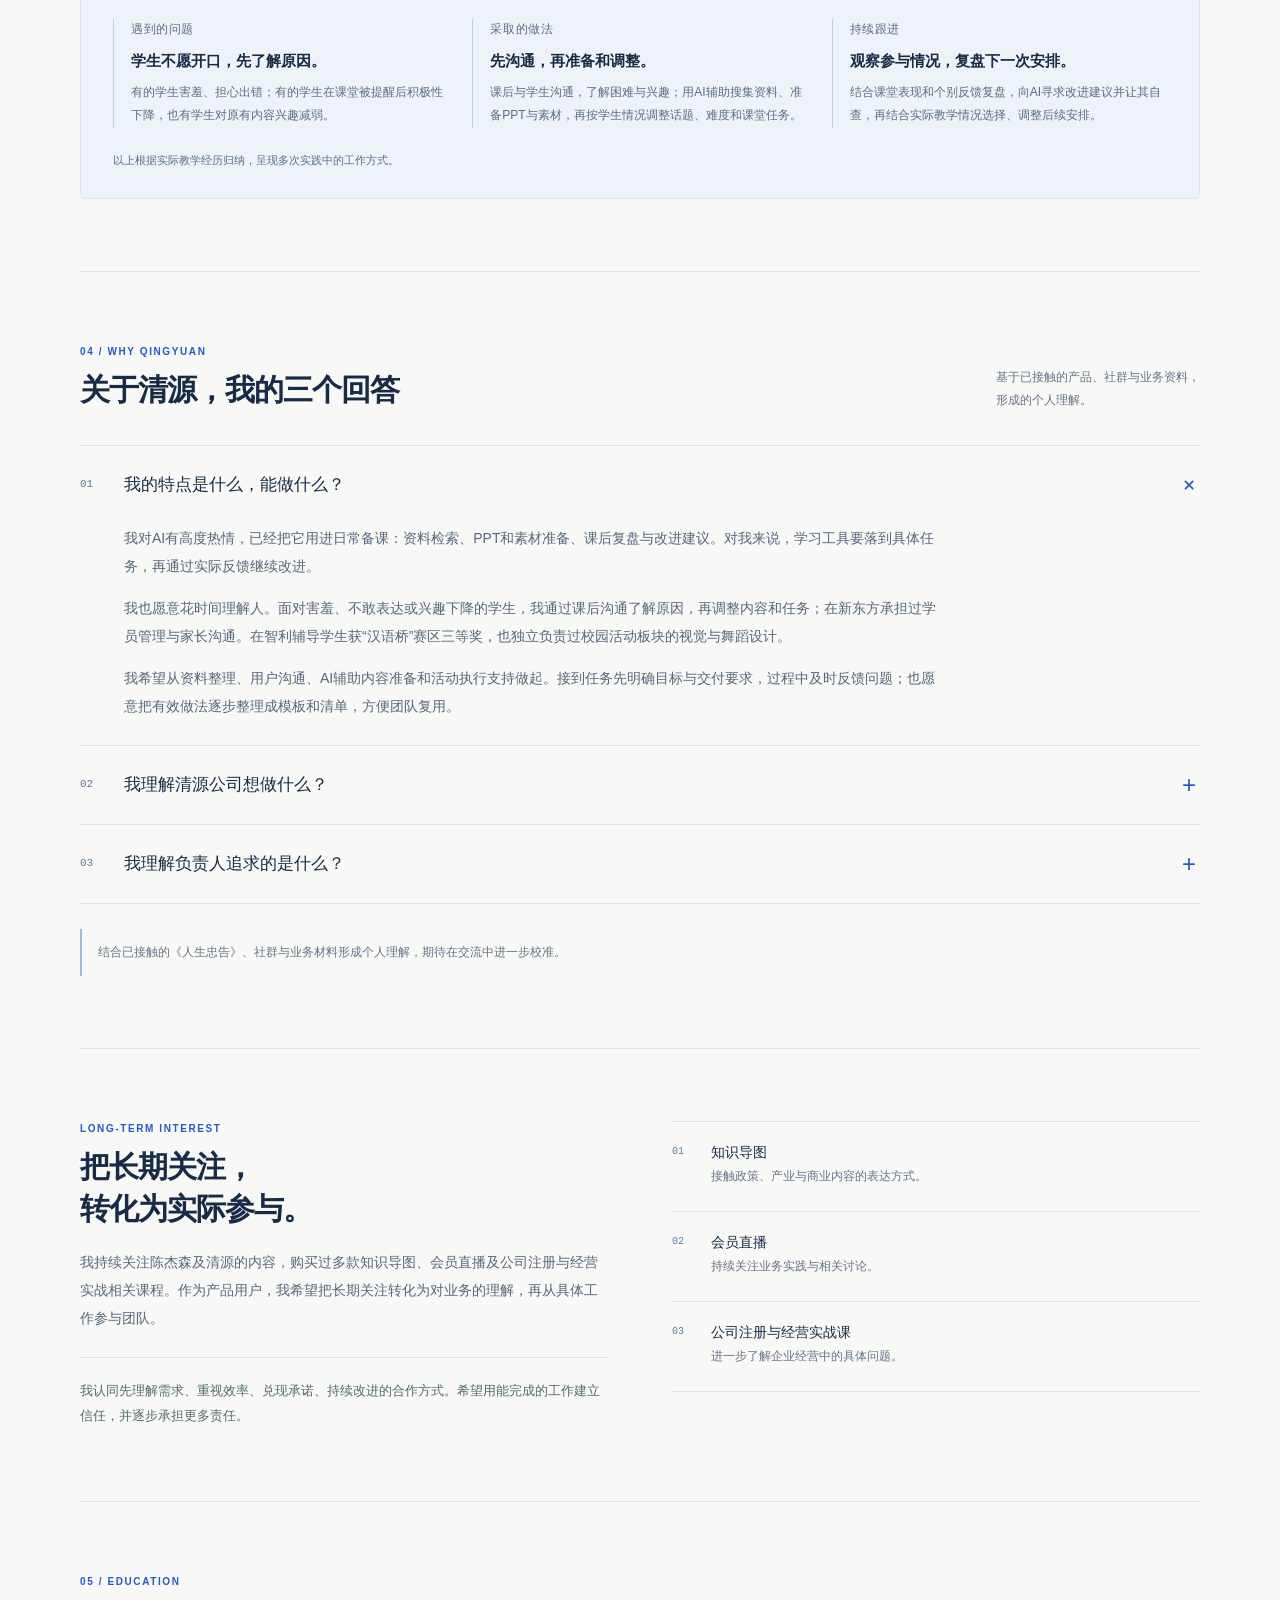
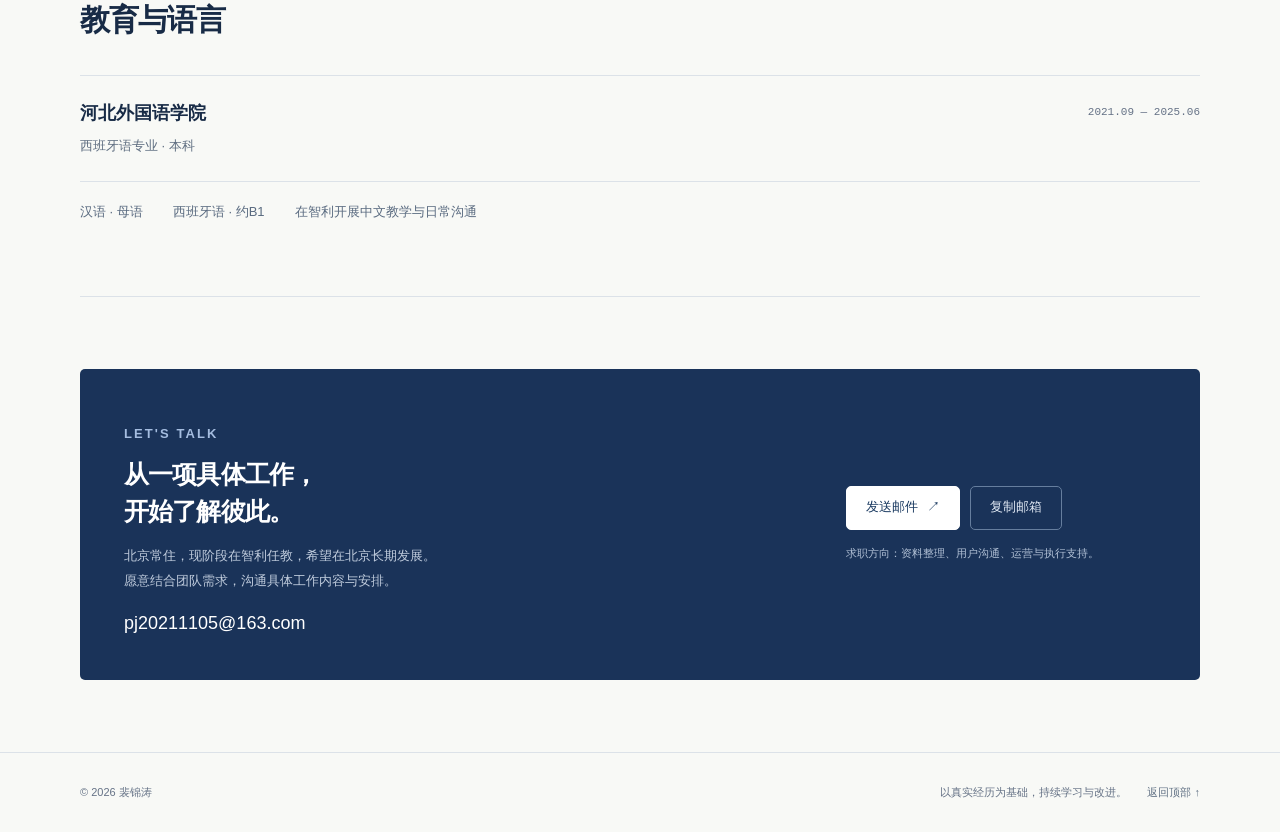
==== commit e8eeb3c9: "Refine resume around AI practice, user needs and reliable delivery" ====
--- a/index.html
+++ b/index.html
@@ -1,192 +1,192 @@
-<!doctype html>
-<html lang="zh-CN">
-<head>
-  <meta charset="utf-8">
-  <meta name="viewport" content="width=device-width, initial-scale=1">
-  <meta name="description" content="裴锦涛的个人简历：国际中文教师志愿者，具有智利教学、新东方住宿班主任经历，求职意向为AI辅助资料整理、用户沟通与执行支持。">
-  <meta name="theme-color" content="#173c72">
-  <title>裴锦涛｜个人简历</title>
-  <link rel="stylesheet" href="styles.css">
-  <script src="app.js" defer></script>
-</head>
-<body>
-  <a class="sr-only skip-link" href="#main">跳到主要内容</a>
-  <header class="site-header">
-    <div class="container header-inner">
-      <a class="brand" href="#top" aria-label="裴锦涛，返回顶部">
-        <span class="brand-mark" aria-hidden="true">裴</span>
-        <span class="brand-text">裴锦涛<span class="brand-sub">个人简历</span></span>
-      </a>
-      <nav class="desktop-nav" aria-label="主导航">
-        <a class="nav-link" href="#capabilities">可承担的工作</a>
-        <a class="nav-link" href="#experience">工作经历</a>
-        <a class="nav-link" href="#projects">项目成果</a>
-        <a class="nav-link" href="#qingyuan">清源三问</a>
-        <a class="nav-link" href="#contact">联系</a>
-      </nav>
-      <div class="header-actions">
-        <button class="button button-quiet" id="print-resume" type="button">打印简历 <span aria-hidden="true">↗</span></button>
-        <button class="menu-toggle" id="menu-toggle" type="button" aria-expanded="false" aria-controls="mobile-nav" aria-label="展开导航"><span aria-hidden="true">☰</span></button>
-      </div>
-    </div>
-    <nav class="mobile-nav" id="mobile-nav" aria-label="手机导航" hidden>
-      <a class="nav-link" href="#capabilities">可承担的工作</a>
-      <a class="nav-link" href="#experience">工作经历</a>
-      <a class="nav-link" href="#projects">项目成果</a>
-      <a class="nav-link" href="#qingyuan">清源三问</a>
-      <a class="nav-link" href="#contact">联系我</a>
-    </nav>
-  </header>
-
-  <main id="main">
-    <section class="hero container" id="top" aria-labelledby="name">
-      <div class="hero-main">
-        <p class="eyebrow"><span class="status-dot" aria-hidden="true"></span> 现阶段在智利任教</p>
-        <div class="profile-heading">
-          <img class="portrait" src="assets/portrait.png" width="96" height="128" alt="裴锦涛证件照">
-          <div><h1 class="name" id="name">裴锦涛</h1><p class="profile-subtitle">西班牙语本科 · 北京常住</p></div>
-        </div>
-        <p class="hero-role">AI辅助资料整理<br>沟通与执行支持</p>
-        <p class="hero-intro">西班牙语本科，北京常住，现阶段在智利任教，授课学生约330人。对AI保持高度热情，持续用于资料整理、课件与素材准备及教学复盘。重视沟通反馈，按对象需求调整内容；有学生竞赛指导、校园活动视觉与舞蹈设计经历，希望从资料整理、用户沟通和执行支持等具体工作参与清源业务。</p>
-        <div class="hero-actions">
-          <a class="button button-primary" href="#experience">查看工作经历 <span aria-hidden="true">↓</span></a>
-          <a class="button button-secondary" href="mailto:pj20211105@163.com">邮件联系 <span aria-hidden="true">↗</span></a>
-          <a class="button button-secondary" href="resume.html">简洁投递版 <span aria-hidden="true">↗</span></a>
-        </div>
-        <div class="hero-meta" aria-label="基本信息">
-          <div class="meta-item"><span class="meta-label">当前身份</span><span class="meta-value">国际中文教师志愿者</span></div>
-          <div class="meta-item"><span class="meta-label">语言能力</span><span class="meta-value">西班牙语约B1</span></div>
-          <div class="meta-item"><span class="meta-label">求职意向</span><span class="meta-value">运营支持 · 沟通执行</span></div>
-          <div class="meta-item"><span class="meta-label">常住地</span><span class="meta-value">北京</span></div>
-        </div>
-      </div>
-      <aside class="hero-aside" aria-label="我的工作方式">
-        <p class="aside-kicker">HOW I WORK <span aria-hidden="true">↘</span></p>
-        <h2>把信息整理清楚，<br>把具体工作落实。</h2>
-        <div class="workflow">
-          <div class="workflow-item"><span class="step-num">01</span><div><p class="workflow-title">了解对象与需求</p><p class="workflow-desc">从学生的基础、兴趣与反馈出发。</p></div></div>
-          <div class="workflow-item"><span class="step-num">02</span><div><p class="workflow-title">借助工具准备材料</p><p class="workflow-desc">用AI辅助资料、PPT和素材准备。</p></div></div>
-          <div class="workflow-item"><span class="step-num">03</span><div><p class="workflow-title">沟通、执行、再调整</p><p class="workflow-desc">落实课堂与日常安排，课后复盘。</p></div></div>
-        </div>
-        <p class="aside-foot">从实际做过的事出发，持续学习。</p>
-      </aside>
-    </section>
-
-    <section class="section container" id="capabilities" aria-labelledby="capabilities-title">
-      <div class="section-heading"><div><p class="section-label">01 / CONTRIBUTION</p><h2 class="section-title" id="capabilities-title">核心技能与可承担工作</h2></div><p class="section-note">求职意向基于现有经历，<br>具体职责可与团队沟通。</p></div>
-      <div class="capability-grid">
-        <article class="capability"><span class="capability-number">01</span><h3>资料与课件准备</h3><p>使用AI辅助搜集课程资料、整理内容、制作PPT和教学素材，并根据实际反馈继续修改。</p><div class="tag-list"><span class="tag">资料整理</span><span class="tag">AI辅助</span><span class="tag">PPT制作</span></div></article>
-        <article class="capability"><span class="capability-number">02</span><h3>学员与用户沟通</h3><p>有学生个别沟通与家长反馈经历。能关注不同对象的需求，调整表达、任务难度和内容安排。</p><div class="tag-list"><span class="tag">学员服务</span><span class="tag">反馈跟进</span><span class="tag">跨文化沟通</span></div></article>
-        <article class="capability"><span class="capability-number">03</span><h3>课程与活动执行</h3><p>做过住宿班学生日常安排，参与文化节目编排、彩排与演练，可以配合明确分工落实具体任务。</p><div class="tag-list"><span class="tag">日常协调</span><span class="tag">活动协作</span><span class="tag">执行支持</span></div></article>
-      </div>
-      <p class="skill-note"><strong>补充技能</strong>　使用剪映完成过简单视频剪辑，有教学文化视频的海外平台发布经历。视频剪辑目前为基础水平。</p>
-    </section>
-
-    <section class="section container" id="experience" aria-labelledby="experience-title">
-      <div class="section-heading"><div><p class="section-label">02 / EXPERIENCE</p><h2 class="section-title" id="experience-title">工作经历</h2></div><p class="section-note">教学、服务与执行中的积累。</p></div>
-      <div class="experience-list">
-        <article class="experience">
-          <div class="experience-date">2025.04 — 至今<span>智利 · 海外志愿服务</span></div>
-          <div class="experience-main">
-            <h3 class="experience-title">国际中文教师志愿者</h3>
-            <p class="experience-org" lang="es">Liceo Multicultural Claudio Flores Soto</p>
-            <p class="experience-sub">参与教育部中外语言交流合作中心相关志愿者项目</p>
-            <ul class="experience-bullets">
-              <li>承担小学及中学生中文教学，内容涵盖HSK1—3级，授课学生约330人。</li>
-              <li>使用AI辅助制作PPT、整理课程资料及教学素材，结合课堂情况开展课后复盘，调整后续教学安排。</li>
-              <li>针对学生基础、兴趣和表达意愿的差异，开展个别沟通，安排分层练习与小组合作。</li>
-              <li>在TikTok、YouTube、Instagram等平台发布教学与文化主题视频，参与当地教学交流及文化活动协作。</li>
-            </ul>
-            <p class="inline-honor"><span aria-hidden="true">✦</span> 2025年国际中文教育志愿者线上培训 · 优秀学员</p>
-          </div>
-        </article>
-        <article class="experience">
-          <div class="experience-date">2024.07 — 2024.08<br>2025.01 — 2025.02<span>北京 · 两期任职</span></div>
-          <div class="experience-main">
-            <h3 class="experience-title">住宿班主任</h3>
-            <p class="experience-org">新东方北京国际教育培训中心</p>
-            <p class="experience-sub">学员管理与家校沟通</p>
-            <ul class="experience-bullets">
-              <li>负责住宿学生日常学习与生活管理，跟进课程、住宿、就餐及相关安排。</li>
-              <li>与家长沟通学生学习及生活情况，协调处理学生遇到的问题；协助入学考试、学习计划安排与阶段性汇报。</li>
-            </ul>
-            <p class="inline-honor"><span aria-hidden="true">✦</span> 获教务管理部出具的实习证明，综合表现获良好评价</p>
-          </div>
-        </article>
-      </div>
-    </section>
-
-    <section class="section container" id="projects" aria-labelledby="projects-title">
-      <div class="section-heading"><div><p class="section-label">03 / PROJECTS</p><h2 class="section-title" id="projects-title">项目与成果</h2></div><p class="section-note">竞赛指导、设计统筹与现场执行。</p></div>
-      <div class="experience-list">
-        <article class="experience">
-          <div class="experience-date">2026.05.26<span>学生竞赛指导</span></div>
-          <div class="experience-main">
-            <h3 class="experience-title">“汉语桥”中文比赛指导</h3>
-            <p class="experience-org">第十九届“汉语桥”世界中学生中文比赛 · 智利赛区决赛</p>
-            <ul class="experience-bullets"><li>开展赛前培训，辅导学生准备并参加智利赛区决赛。</li></ul>
-            <p class="inline-honor"><span aria-hidden="true">✦</span> 所指导学生获三等奖</p>
-          </div>
-        </article>
-        <article class="experience">
-          <div class="experience-date">2026.07.13、07.14<br>2026.07.20<span>Alianza系列全校活动</span></div>
-          <div class="experience-main">
-            <h3 class="experience-title">“中国联盟”板块筹备与设计</h3>
-            <p class="experience-org">学校Alianza系列全校大型活动</p>
-            <ul class="experience-bullets">
-              <li>全程参与中方“中国联盟”板块筹备，独立负责并统筹该板块的舞台视觉设计与舞蹈编排设计。</li>
-              <li>结合活动场景策划中华文化展示形式，融合舞台表演、特色布景与文化展示，承担筹备、指导及现场执行工作。</li>
-            </ul>
-          </div>
-        </article>
-      </div>
-    </section>
-
-    <section class="section container" id="practice" aria-labelledby="practice-title">
-      <div class="case-panel">
-        <div class="case-intro"><p class="section-label">A PRACTICAL EXAMPLE</p><h2 class="section-title" id="practice-title">用AI辅助准备，<br>用真实反馈调整。</h2><p>备课与教学调整中的工作实践</p></div>
-        <div class="case-grid">
-          <div class="case-step"><p class="case-step-label">遇到的问题</p><h3>同一套内容，难以兼顾所有学生。</h3><p>学生的基础和兴趣不同，部分学生担心出错、不愿开口，也有学生对课程内容兴趣下降。</p></div>
-          <div class="case-step"><p class="case-step-label">采取的做法</p><h3>先沟通，再准备和调整。</h3><p>通过课后沟通了解困难与兴趣，用AI辅助资料、课件和素材准备；设置基础练习与拓展任务，融入小组合作及学生感兴趣的话题。</p></div>
-          <div class="case-step"><p class="case-step-label">持续跟进</p><h3>观察参与情况，复盘下一次安排。</h3><p>结合课堂表现和个别反馈调整难度、节奏与表达方式，并借助AI辅助提出后续改进建议。</p></div>
-        </div>
-        <p class="case-note">以上根据实际教学经历归纳，呈现多次实践中的工作方式。</p>
-      </div>
-    </section>
-
-    <section class="section container" id="qingyuan" aria-labelledby="qingyuan-title">
-      <div class="section-heading"><div><p class="section-label">04 / WHY QINGYUAN</p><h2 class="section-title" id="qingyuan-title">关于清源，我的三个回答</h2></div><p class="section-note">基于已接触的产品、社群与业务资料，<br>形成的个人理解。</p></div>
-      <div class="questions">
-        <details class="question" open><summary><span class="question-number">01</span><span class="question-title">我的特点是什么，能做什么？</span><span class="question-icon" aria-hidden="true">+</span></summary><div class="answer"><p>我对AI保持高度热情，持续用它辅助检索资料、准备课件和素材、复盘教学。西班牙语本科及在智利任教的经历，让我在跨文化环境中持续练习沟通与适应；教学和住宿班主任经历让我重视反馈，按对象需求调整内容。</p><p>学生竞赛指导、校园活动视觉设计与舞蹈编排经历，锻炼了准备、统筹与执行能力。我希望从资料整理、用户沟通、内容及活动执行支持等具体工作做起，对共同目标负责，及时反馈并持续改进。</p></div></details>
-        <details class="question"><summary><span class="question-number">02</span><span class="question-title">我理解清源公司想做什么？</span><span class="question-icon" aria-hidden="true">+</span></summary><div class="answer"><p>我理解清源把研究判断、内容与IP、社群信任和具体业务连接起来：发现需求、建立联系，再把认知与资源转化为服务和项目，积累收入、经验与经营性资产。</p><p>更长远地看，我从相关材料中理解到资本和政治资源、社会影响力的持续积累。这几项可以并行推进，也是我希望在交流中进一步理解的方向。</p></div></details>
-        <details class="question"><summary><span class="question-number">03</span><span class="question-title">我理解负责人追求的是什么？</span><span class="question-icon" aria-hidden="true">+</span></summary><div class="answer"><p>我将相关材料中向“第三阶段”进发的讨论，理解为对资本、可信合作网络以及社会和政治影响力长期积累与延续的追求。这个理解仍需要在交流中校准。</p><p>对我而言，理解长期方向后，要落实到具体工作：认真完成任务，对共同目标负责，及时反馈问题，持续复盘改进，以可靠的工作建立信任。</p></div></details>
-      </div>
-      <p class="reading-note">以上是我的学习理解与求职表达，欢迎在沟通中进一步交流。</p>
-    </section>
-
-    <section class="section container learning" id="learning" aria-labelledby="learning-title">
-      <div class="learning-copy"><p class="section-label">LONG-TERM INTEREST</p><h2 class="section-title" id="learning-title">把长期关注，<br>转化为实际参与。</h2><p>我持续关注陈杰森及清源的内容，购买过多款知识导图、会员直播及公司注册与经营实战相关课程。这些接触让我希望进一步理解清源业务，也形成了加入团队的意愿。</p><p class="commitment">我重视长期合作与信任，希望通过认真履行职责、及时沟通和持续学习，把关注转化为具体贡献。</p></div>
-      <div class="learning-products" aria-label="曾购买接触的产品">
-        <div class="product"><span class="product-number">01</span><div><h3 class="product-name">知识导图</h3><p class="product-desc">接触政策、产业与商业内容的表达方式。</p></div></div>
-        <div class="product"><span class="product-number">02</span><div><h3 class="product-name">会员直播</h3><p class="product-desc">持续关注业务实践与相关讨论。</p></div></div>
-        <div class="product"><span class="product-number">03</span><div><h3 class="product-name">公司注册与经营实战课</h3><p class="product-desc">进一步了解企业经营中的具体问题。</p></div></div>
-      </div>
-    </section>
-
-    <section class="section container" id="education" aria-labelledby="education-title">
-      <div class="section-heading"><div><p class="section-label">05 / EDUCATION</p><h2 class="section-title" id="education-title">教育与语言</h2></div></div>
-      <div class="education-row"><div><h3 class="education-title">河北外国语学院</h3><p class="education-detail">西班牙语专业 · 本科</p></div><p class="education-date">2021.09 — 2025.06</p></div>
-      <div class="language-row"><span>汉语 · 母语</span><span>西班牙语 · 约B1</span><span>在智利开展中文教学与日常沟通</span></div>
-    </section>
-
-    <section class="section container" id="contact" aria-labelledby="contact-title">
-      <div class="contact-panel">
-        <div class="contact-copy"><p class="section-label">LET'S TALK</p><h2 class="section-title" id="contact-title">从一项具体工作，<br>开始了解彼此。</h2><p>北京常住，现阶段在智利任教，希望在北京长期发展。<br>愿意结合团队需求，沟通具体工作内容与安排。</p><a class="email-text" href="mailto:pj20211105@163.com">pj20211105@163.com</a></div>
-        <div class="contact-actions"><a class="button button-primary" href="mailto:pj20211105@163.com?subject=%E6%B8%85%E6%BA%90%E6%B1%82%E8%81%8C%E6%B2%9F%E9%80%9A">发送邮件 <span aria-hidden="true">↗</span></a><button class="button button-secondary" id="copy-email" type="button" data-email="pj20211105@163.com">复制邮箱</button><p class="contact-note">求职方向：资料整理、用户沟通、运营与执行支持。</p></div>
-      </div>
-    </section>
-  </main>
-  <footer class="site-footer"><div class="container footer-inner"><p>© 2026 裴锦涛</p><div class="footer-links"><span>以真实经历为基础，持续学习与改进。</span><a href="#top">返回顶部 ↑</a></div></div></footer>
-  <div class="toast" id="toast" role="status" aria-live="polite" hidden></div>
-</body>
-</html>
+<!doctype html>
+<html lang="zh-CN">
+<head>
+  <meta charset="utf-8">
+  <meta name="viewport" content="width=device-width, initial-scale=1">
+  <meta name="description" content="裴锦涛的个人简历：国际中文教师志愿者，具有智利教学、新东方住宿班主任经历，求职意向为AI辅助资料整理、用户沟通与执行支持。">
+  <meta name="theme-color" content="#173c72">
+  <title>裴锦涛｜个人简历</title>
+  <link rel="stylesheet" href="styles.css">
+  <script src="app.js" defer></script>
+</head>
+<body>
+  <a class="sr-only skip-link" href="#main">跳到主要内容</a>
+  <header class="site-header">
+    <div class="container header-inner">
+      <a class="brand" href="#top" aria-label="裴锦涛，返回顶部">
+        <span class="brand-mark" aria-hidden="true">裴</span>
+        <span class="brand-text">裴锦涛<span class="brand-sub">个人简历</span></span>
+      </a>
+      <nav class="desktop-nav" aria-label="主导航">
+        <a class="nav-link" href="#capabilities">可承担的工作</a>
+        <a class="nav-link" href="#experience">工作经历</a>
+        <a class="nav-link" href="#projects">项目成果</a>
+        <a class="nav-link" href="#qingyuan">清源三问</a>
+        <a class="nav-link" href="#contact">联系</a>
+      </nav>
+      <div class="header-actions">
+        <button class="button button-quiet" id="print-resume" type="button">打印简历 <span aria-hidden="true">↗</span></button>
+        <button class="menu-toggle" id="menu-toggle" type="button" aria-expanded="false" aria-controls="mobile-nav" aria-label="展开导航"><span aria-hidden="true">☰</span></button>
+      </div>
+    </div>
+    <nav class="mobile-nav" id="mobile-nav" aria-label="手机导航" hidden>
+      <a class="nav-link" href="#capabilities">可承担的工作</a>
+      <a class="nav-link" href="#experience">工作经历</a>
+      <a class="nav-link" href="#projects">项目成果</a>
+      <a class="nav-link" href="#qingyuan">清源三问</a>
+      <a class="nav-link" href="#contact">联系我</a>
+    </nav>
+  </header>
+
+  <main id="main">
+    <section class="hero container" id="top" aria-labelledby="name">
+      <div class="hero-main">
+        <p class="eyebrow"><span class="status-dot" aria-hidden="true"></span> 现阶段在智利任教</p>
+        <div class="profile-heading">
+          <img class="portrait" src="assets/portrait.png" width="96" height="128" alt="裴锦涛证件照">
+          <div><h1 class="name" id="name">裴锦涛</h1><p class="profile-subtitle">西班牙语本科 · 北京常住</p></div>
+        </div>
+        <p class="hero-role">AI辅助资料整理<br>沟通与执行支持</p>
+        <p class="hero-intro">西班牙语本科，北京常住，自2025年起在智利任教，授课学生约330人。对AI有高度热情，日常用于资料整理、课件与素材准备、教学复盘。辅导学生获“汉语桥”智利赛区三等奖，并承担校园活动视觉设计与舞蹈编排。希望从用户沟通、资料整理与运营执行做起，以持续交付建立长期信任。</p>
+        <div class="hero-actions">
+          <a class="button button-primary" href="#experience">查看工作经历 <span aria-hidden="true">↓</span></a>
+          <a class="button button-secondary" href="mailto:pj20211105@163.com">邮件联系 <span aria-hidden="true">↗</span></a>
+          <a class="button button-secondary" href="resume.html">简洁投递版 <span aria-hidden="true">↗</span></a>
+        </div>
+        <div class="hero-meta" aria-label="基本信息">
+          <div class="meta-item"><span class="meta-label">当前身份</span><span class="meta-value">国际中文教师志愿者</span></div>
+          <div class="meta-item"><span class="meta-label">语言能力</span><span class="meta-value">西班牙语约B1</span></div>
+          <div class="meta-item"><span class="meta-label">求职意向</span><span class="meta-value">运营支持 · 沟通执行</span></div>
+          <div class="meta-item"><span class="meta-label">常住地</span><span class="meta-value">北京</span></div>
+        </div>
+      </div>
+      <aside class="hero-aside" aria-label="我的工作方式">
+        <p class="aside-kicker">HOW I WORK <span aria-hidden="true">↘</span></p>
+        <h2>从需求出发，<br>把事情做出结果。</h2>
+        <div class="workflow">
+          <div class="workflow-item"><span class="step-num">01</span><div><p class="workflow-title">了解对象与需求</p><p class="workflow-desc">先弄清对象的困难、兴趣与实际需求。</p></div></div>
+          <div class="workflow-item"><span class="step-num">02</span><div><p class="workflow-title">用AI辅助准备与复盘</p><p class="workflow-desc">整理资料与素材，结合实际反馈修改。</p></div></div>
+          <div class="workflow-item"><span class="step-num">03</span><div><p class="workflow-title">执行、反馈、持续改进</p><p class="workflow-desc">把安排落实到现场，发现问题继续调整。</p></div></div>
+        </div>
+        <p class="aside-foot">让工具服务具体任务，让反馈推动下一次改进。</p>
+      </aside>
+    </section>
+
+    <section class="section container" id="capabilities" aria-labelledby="capabilities-title">
+      <div class="section-heading"><div><p class="section-label">01 / CONTRIBUTION</p><h2 class="section-title" id="capabilities-title">核心技能与可承担工作</h2></div><p class="section-note">求职意向基于现有经历，<br>具体职责可与团队沟通。</p></div>
+      <div class="capability-grid">
+        <article class="capability"><span class="capability-number">01</span><h3>资料与课件准备</h3><p>使用AI辅助搜集课程资料、整理内容、制作PPT和教学素材，并根据实际反馈继续修改。</p><div class="tag-list"><span class="tag">资料整理</span><span class="tag">AI辅助</span><span class="tag">PPT制作</span></div></article>
+        <article class="capability"><span class="capability-number">02</span><h3>学员与用户沟通</h3><p>有学生个别沟通与家长反馈经历。能关注不同对象的需求，调整表达、任务难度和内容安排。</p><div class="tag-list"><span class="tag">学员服务</span><span class="tag">反馈跟进</span><span class="tag">跨文化沟通</span></div></article>
+        <article class="capability"><span class="capability-number">03</span><h3>课程与活动执行</h3><p>做过住宿班学生日常安排，独立负责校园活动板块的视觉与舞蹈设计，参与筹备、指导及现场执行。</p><div class="tag-list"><span class="tag">日常协调</span><span class="tag">活动协作</span><span class="tag">执行支持</span></div></article>
+      </div>
+      <p class="skill-note"><strong>补充技能</strong>　使用剪映完成过简单视频剪辑，有教学文化视频的海外平台发布经历。视频剪辑目前为基础水平。</p>
+    </section>
+
+    <section class="section container" id="experience" aria-labelledby="experience-title">
+      <div class="section-heading"><div><p class="section-label">02 / EXPERIENCE</p><h2 class="section-title" id="experience-title">工作经历</h2></div><p class="section-note">教学、服务与执行中的积累。</p></div>
+      <div class="experience-list">
+        <article class="experience">
+          <div class="experience-date">2025.04 — 至今<span>智利 · 海外志愿服务</span></div>
+          <div class="experience-main">
+            <h3 class="experience-title">国际中文教师志愿者</h3>
+            <p class="experience-org" lang="es">Liceo Multicultural Claudio Flores Soto</p>
+            <p class="experience-sub">参与教育部中外语言交流合作中心相关志愿者项目</p>
+            <ul class="experience-bullets">
+              <li>承担小学及中学生中文教学，内容涵盖HSK1—3级，授课学生约330人。</li>
+              <li>使用AI辅助制作PPT、整理课程资料及教学素材，结合课堂情况开展课后复盘，调整后续教学安排。</li>
+              <li>针对学生基础、兴趣和表达意愿的差异，开展个别沟通，安排分层练习与小组合作。</li>
+              <li>在TikTok、YouTube、Instagram等平台发布教学与文化主题视频，参与当地教学交流及文化活动协作。</li>
+            </ul>
+            <p class="inline-honor"><span aria-hidden="true">✦</span> 2025年国际中文教育志愿者线上培训 · 优秀学员</p>
+          </div>
+        </article>
+        <article class="experience">
+          <div class="experience-date">2024.07 — 2024.08<br>2025.01 — 2025.02<span>北京 · 两期任职</span></div>
+          <div class="experience-main">
+            <h3 class="experience-title">住宿班主任</h3>
+            <p class="experience-org">新东方北京国际教育培训中心</p>
+            <p class="experience-sub">学员管理与家校沟通</p>
+            <ul class="experience-bullets">
+              <li>负责住宿学生日常学习与生活管理，跟进课程、住宿、就餐及相关安排。</li>
+              <li>与家长沟通学生学习及生活情况，协调处理学生遇到的问题；协助入学考试、学习计划安排与阶段性汇报。</li>
+            </ul>
+            <p class="inline-honor"><span aria-hidden="true">✦</span> 获教务管理部出具的实习证明，综合表现获良好评价</p>
+          </div>
+        </article>
+      </div>
+    </section>
+
+    <section class="section container" id="projects" aria-labelledby="projects-title">
+      <div class="section-heading"><div><p class="section-label">03 / PROJECTS</p><h2 class="section-title" id="projects-title">项目与成果</h2></div><p class="section-note">竞赛指导、设计统筹与现场执行。</p></div>
+      <div class="experience-list">
+        <article class="experience">
+          <div class="experience-date">2026.05.26<span>学生竞赛指导</span></div>
+          <div class="experience-main">
+            <h3 class="experience-title">“汉语桥”中文比赛指导</h3>
+            <p class="experience-org">第十九届“汉语桥”世界中学生中文比赛 · 智利赛区决赛</p>
+            <ul class="experience-bullets"><li>开展赛前培训，辅导学生准备并参加智利赛区决赛。</li></ul>
+            <p class="inline-honor"><span aria-hidden="true">✦</span> 所指导学生获三等奖</p>
+          </div>
+        </article>
+        <article class="experience">
+          <div class="experience-date">2026.07.13、07.14<br>2026.07.20<span>Alianza系列全校活动</span></div>
+          <div class="experience-main">
+            <h3 class="experience-title">“中国联盟”板块筹备与设计</h3>
+            <p class="experience-org">学校Alianza系列全校大型活动</p>
+            <ul class="experience-bullets">
+              <li>全程参与中方“中国联盟”板块筹备，独立负责并统筹该板块的舞台视觉设计与舞蹈编排设计。</li>
+              <li>结合活动场景策划中华文化展示形式，融合舞台表演、特色布景与文化展示，承担筹备、指导及现场执行工作。</li>
+            </ul>
+          </div>
+        </article>
+      </div>
+    </section>
+
+    <section class="section container" id="practice" aria-labelledby="practice-title">
+      <div class="case-panel">
+        <div class="case-intro"><p class="section-label">A PRACTICAL EXAMPLE</p><h2 class="section-title" id="practice-title">先理解需求，<br>再用AI辅助交付。</h2><p>备课与教学调整中的工作实践</p></div>
+        <div class="case-grid">
+          <div class="case-step"><p class="case-step-label">遇到的问题</p><h3>学生不愿开口，先了解原因。</h3><p>有的学生害羞、担心出错；有的学生在课堂被提醒后积极性下降，也有学生对原有内容兴趣减弱。</p></div>
+          <div class="case-step"><p class="case-step-label">采取的做法</p><h3>先沟通，再准备和调整。</h3><p>课后与学生沟通，了解困难与兴趣；用AI辅助搜集资料、准备PPT与素材，再按学生情况调整话题、难度和课堂任务。</p></div>
+          <div class="case-step"><p class="case-step-label">持续跟进</p><h3>观察参与情况，复盘下一次安排。</h3><p>结合课堂表现和个别反馈复盘，向AI寻求改进建议并让其自查，再结合实际教学情况选择、调整后续安排。</p></div>
+        </div>
+        <p class="case-note">以上根据实际教学经历归纳，呈现多次实践中的工作方式。</p>
+      </div>
+    </section>
+
+    <section class="section container" id="qingyuan" aria-labelledby="qingyuan-title">
+      <div class="section-heading"><div><p class="section-label">04 / WHY QINGYUAN</p><h2 class="section-title" id="qingyuan-title">关于清源，我的三个回答</h2></div><p class="section-note">基于已接触的产品、社群与业务资料，<br>形成的个人理解。</p></div>
+      <div class="questions">
+        <details class="question" open><summary><span class="question-number">01</span><span class="question-title">我的特点是什么，能做什么？</span><span class="question-icon" aria-hidden="true">+</span></summary><div class="answer"><p>我对AI有高度热情，已经把它用进日常备课：资料检索、PPT和素材准备、课后复盘与改进建议。对我来说，学习工具要落到具体任务，再通过实际反馈继续改进。</p><p>我也愿意花时间理解人。面对害羞、不敢表达或兴趣下降的学生，我通过课后沟通了解原因，再调整内容和任务；在新东方承担过学员管理与家长沟通。在智利辅导学生获“汉语桥”赛区三等奖，也独立负责过校园活动板块的视觉与舞蹈设计。</p><p>我希望从资料整理、用户沟通、AI辅助内容准备和活动执行支持做起。接到任务先明确目标与交付要求，过程中及时反馈问题；也愿意把有效做法逐步整理成模板和清单，方便团队复用。</p></div></details>
+        <details class="question"><summary><span class="question-number">02</span><span class="question-title">我理解清源公司想做什么？</span><span class="question-icon" aria-hidden="true">+</span></summary><div class="answer"><p>我理解清源在把政策与产业研究、AI、内容和IP、社群连接到真实业务：用研究判断需求，用内容建立联系，再通过营销、企业服务和具体项目完成交付，形成收入与经营性资产。</p><p>从数智营销等业务资料中，我看到的不只是取得订单，还有素材准备、执行、数据反馈、交付验收与回款。我的理解是，清源既在积累可持续经营的业务，也在建设能够复制的组织能力，为长期资本化和更广泛的合作创造基础。</p><p>我希望先在自己能承担的环节做好资料、沟通和执行，逐步理解一项服务怎样真正为客户解决问题。</p></div></details>
+        <details class="question"><summary><span class="question-number">03</span><span class="question-title">我理解负责人追求的是什么？</span><span class="question-icon" aria-hidden="true">+</span></summary><div class="answer"><p>从《人生忠告》中，我读到三条相互连接的追求：以信誉积累长期信任，用AI和体系放大个人与组织的能力，再把事业积累转化为生命、价值与财富的延续。我理解，资本化和合作网络是实现长远目标的路径，而每一次兑现承诺是这条路的基础。</p><p>我最认同的是把信任落实到做事上。对我而言，加入团队意味着忠于共同确定的目标，认真履行职责，有问题及时说明，有不同意见基于事实沟通。我愿意从具体工作开始，以持续学习和实际交付建立长期合作。</p></div></details>
+      </div>
+      <p class="reading-note">结合已接触的《人生忠告》、社群与业务材料形成个人理解，期待在交流中进一步校准。</p>
+    </section>
+
+    <section class="section container learning" id="learning" aria-labelledby="learning-title">
+      <div class="learning-copy"><p class="section-label">LONG-TERM INTEREST</p><h2 class="section-title" id="learning-title">把长期关注，<br>转化为实际参与。</h2><p>我持续关注陈杰森及清源的内容，购买过多款知识导图、会员直播及公司注册与经营实战相关课程。作为产品用户，我希望把长期关注转化为对业务的理解，再从具体工作参与团队。</p><p class="commitment">我认同先理解需求、重视效率、兑现承诺、持续改进的合作方式。希望用能完成的工作建立信任，并逐步承担更多责任。</p></div>
+      <div class="learning-products" aria-label="曾购买接触的产品">
+        <div class="product"><span class="product-number">01</span><div><h3 class="product-name">知识导图</h3><p class="product-desc">接触政策、产业与商业内容的表达方式。</p></div></div>
+        <div class="product"><span class="product-number">02</span><div><h3 class="product-name">会员直播</h3><p class="product-desc">持续关注业务实践与相关讨论。</p></div></div>
+        <div class="product"><span class="product-number">03</span><div><h3 class="product-name">公司注册与经营实战课</h3><p class="product-desc">进一步了解企业经营中的具体问题。</p></div></div>
+      </div>
+    </section>
+
+    <section class="section container" id="education" aria-labelledby="education-title">
+      <div class="section-heading"><div><p class="section-label">05 / EDUCATION</p><h2 class="section-title" id="education-title">教育与语言</h2></div></div>
+      <div class="education-row"><div><h3 class="education-title">河北外国语学院</h3><p class="education-detail">西班牙语专业 · 本科</p></div><p class="education-date">2021.09 — 2025.06</p></div>
+      <div class="language-row"><span>汉语 · 母语</span><span>西班牙语 · 约B1</span><span>在智利开展中文教学与日常沟通</span></div>
+    </section>
+
+    <section class="section container" id="contact" aria-labelledby="contact-title">
+      <div class="contact-panel">
+        <div class="contact-copy"><p class="section-label">LET'S TALK</p><h2 class="section-title" id="contact-title">从一项具体工作，<br>开始了解彼此。</h2><p>北京常住，现阶段在智利任教，希望在北京长期发展。<br>愿意结合团队需求，沟通具体工作内容与安排。</p><a class="email-text" href="mailto:pj20211105@163.com">pj20211105@163.com</a></div>
+        <div class="contact-actions"><a class="button button-primary" href="mailto:pj20211105@163.com?subject=%E6%B8%85%E6%BA%90%E6%B1%82%E8%81%8C%E6%B2%9F%E9%80%9A">发送邮件 <span aria-hidden="true">↗</span></a><button class="button button-secondary" id="copy-email" type="button" data-email="pj20211105@163.com">复制邮箱</button><p class="contact-note">求职方向：资料整理、用户沟通、运营与执行支持。</p></div>
+      </div>
+    </section>
+  </main>
+  <footer class="site-footer"><div class="container footer-inner"><p>© 2026 裴锦涛</p><div class="footer-links"><span>以真实经历为基础，持续学习与改进。</span><a href="#top">返回顶部 ↑</a></div></div></footer>
+  <div class="toast" id="toast" role="status" aria-live="polite" hidden></div>
+</body>
+</html>
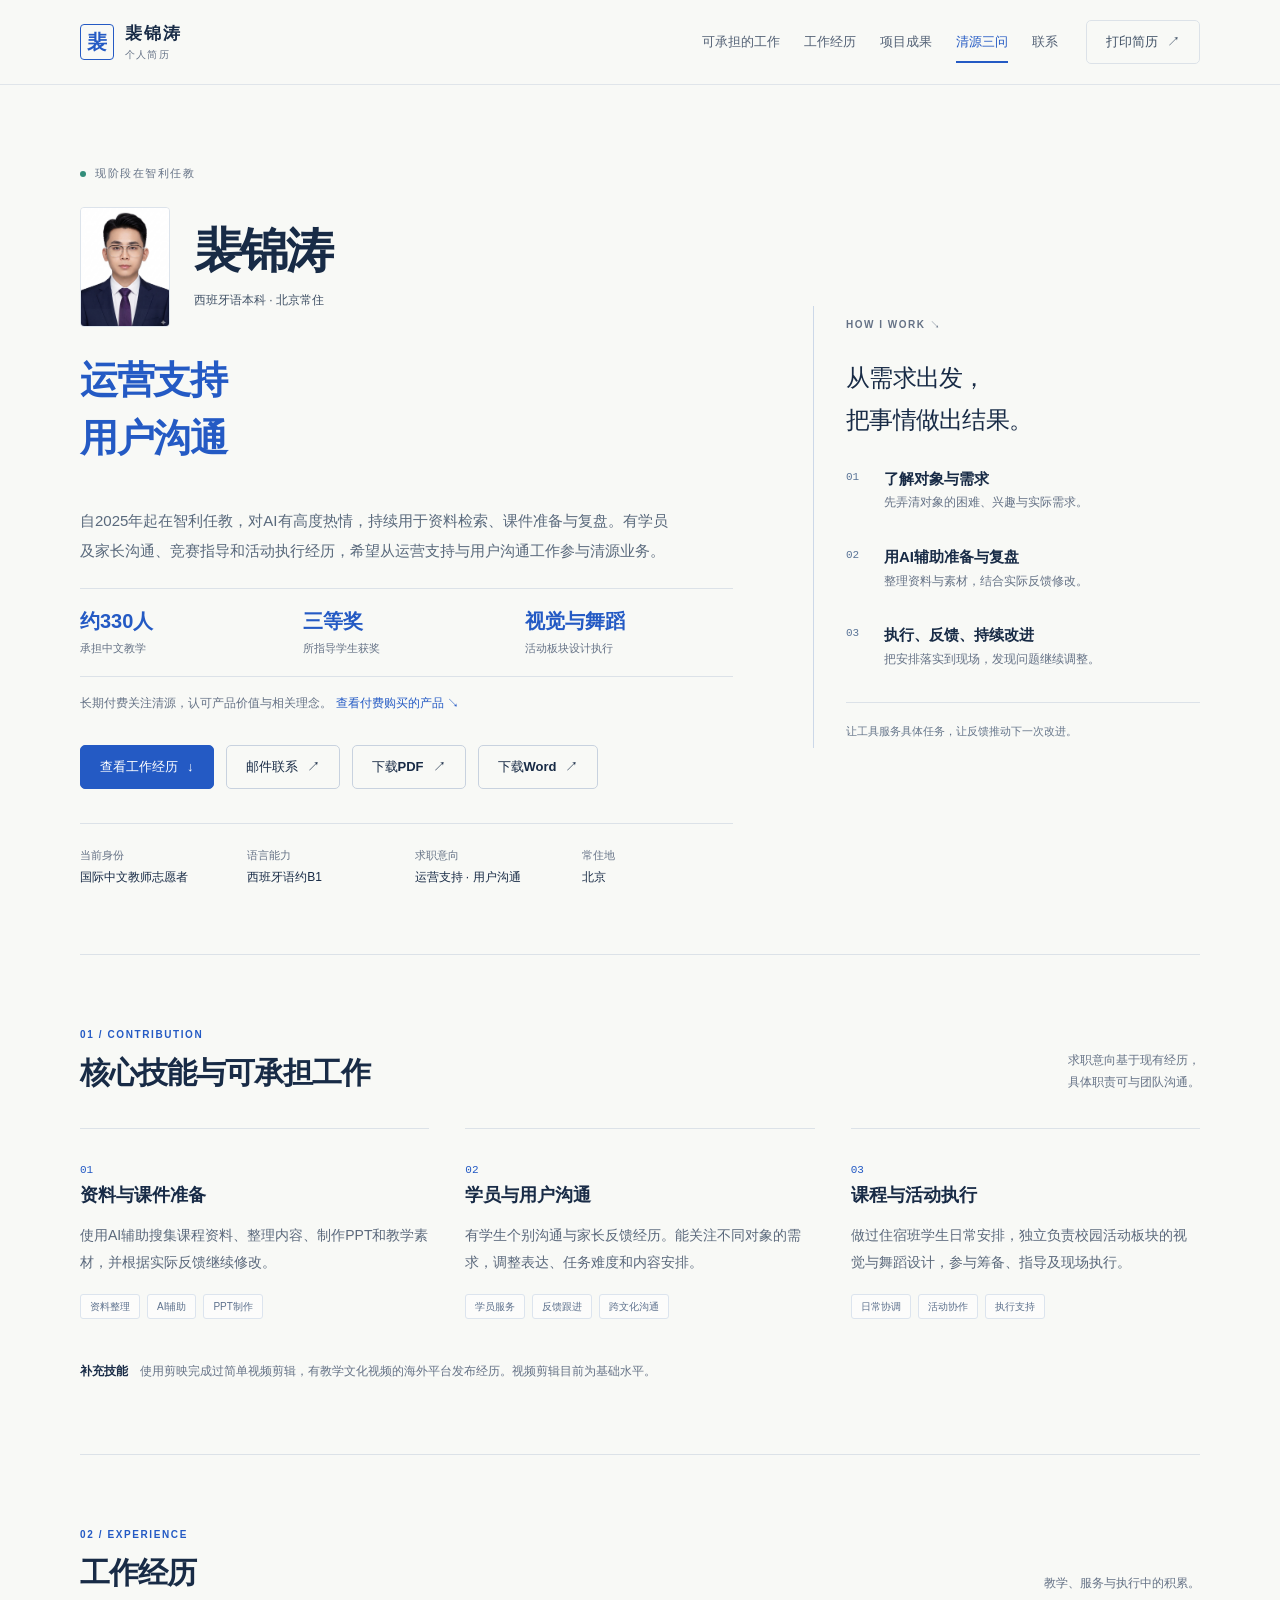
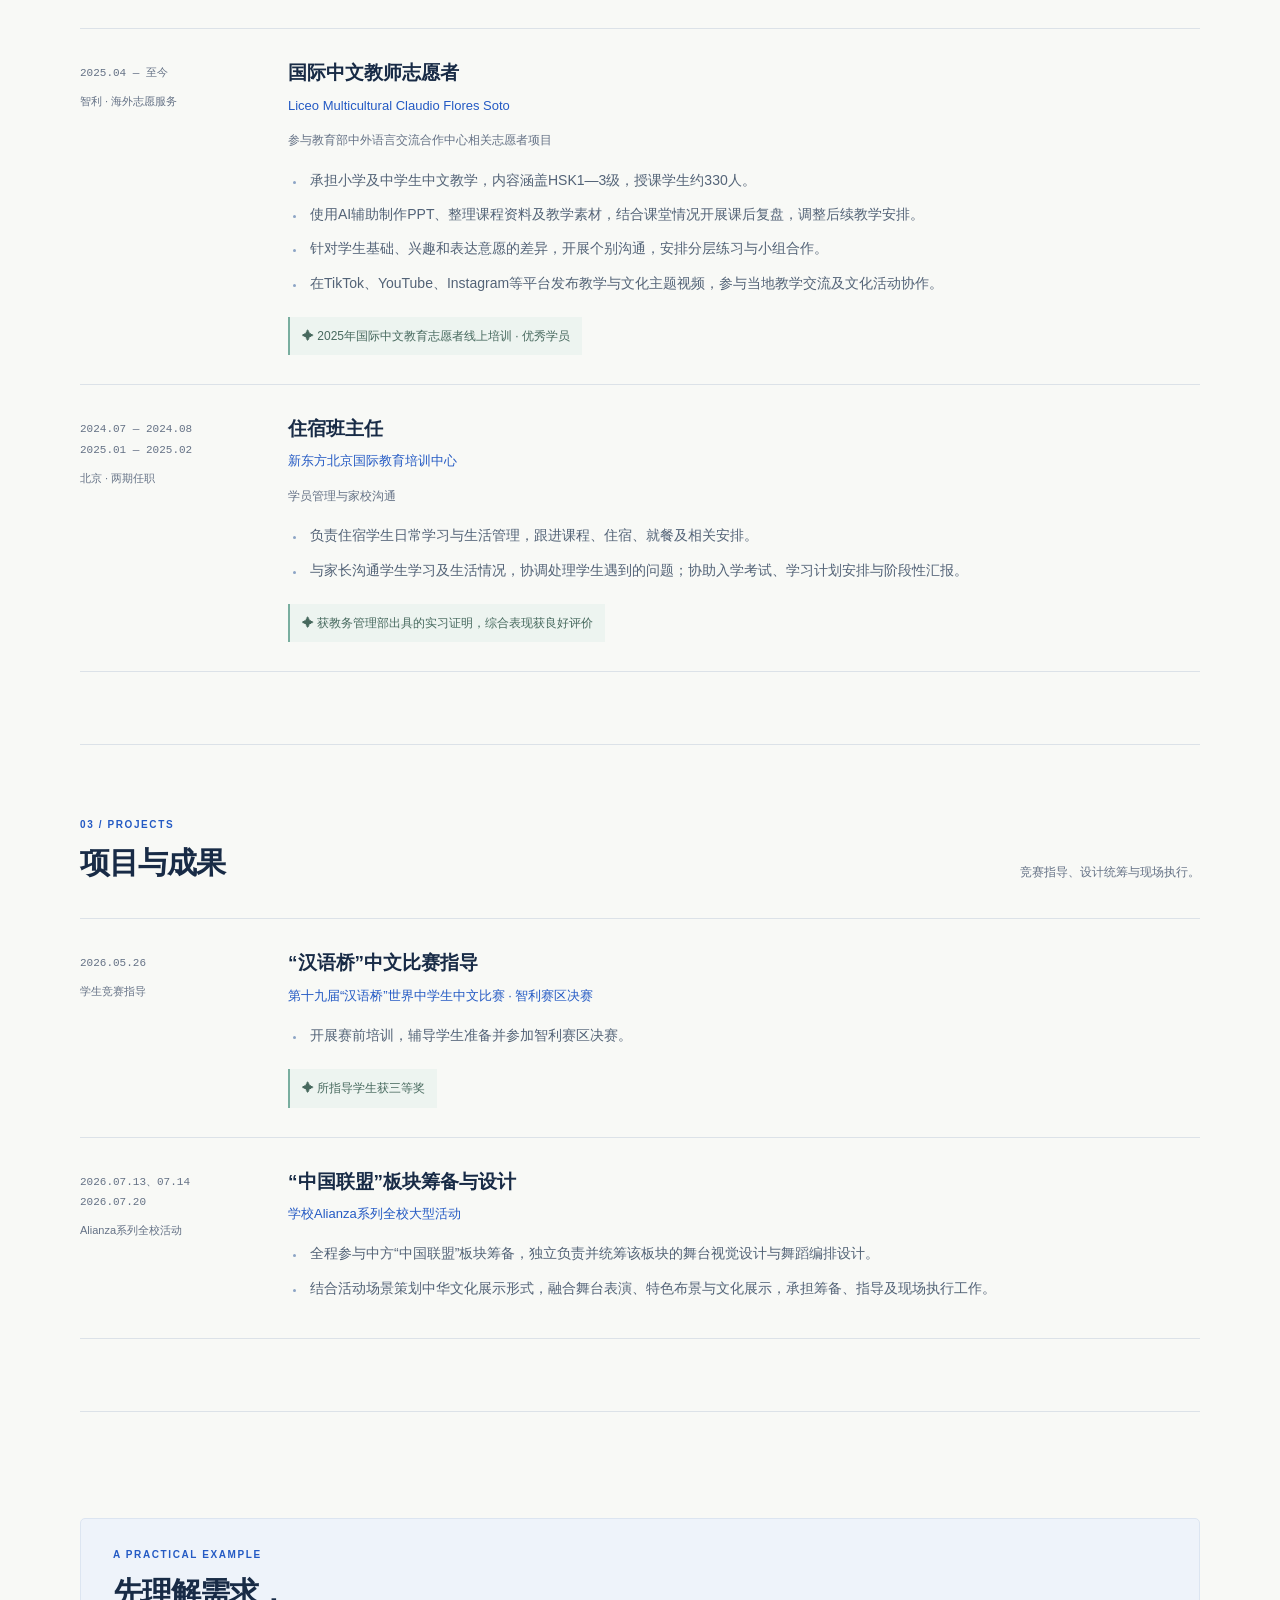
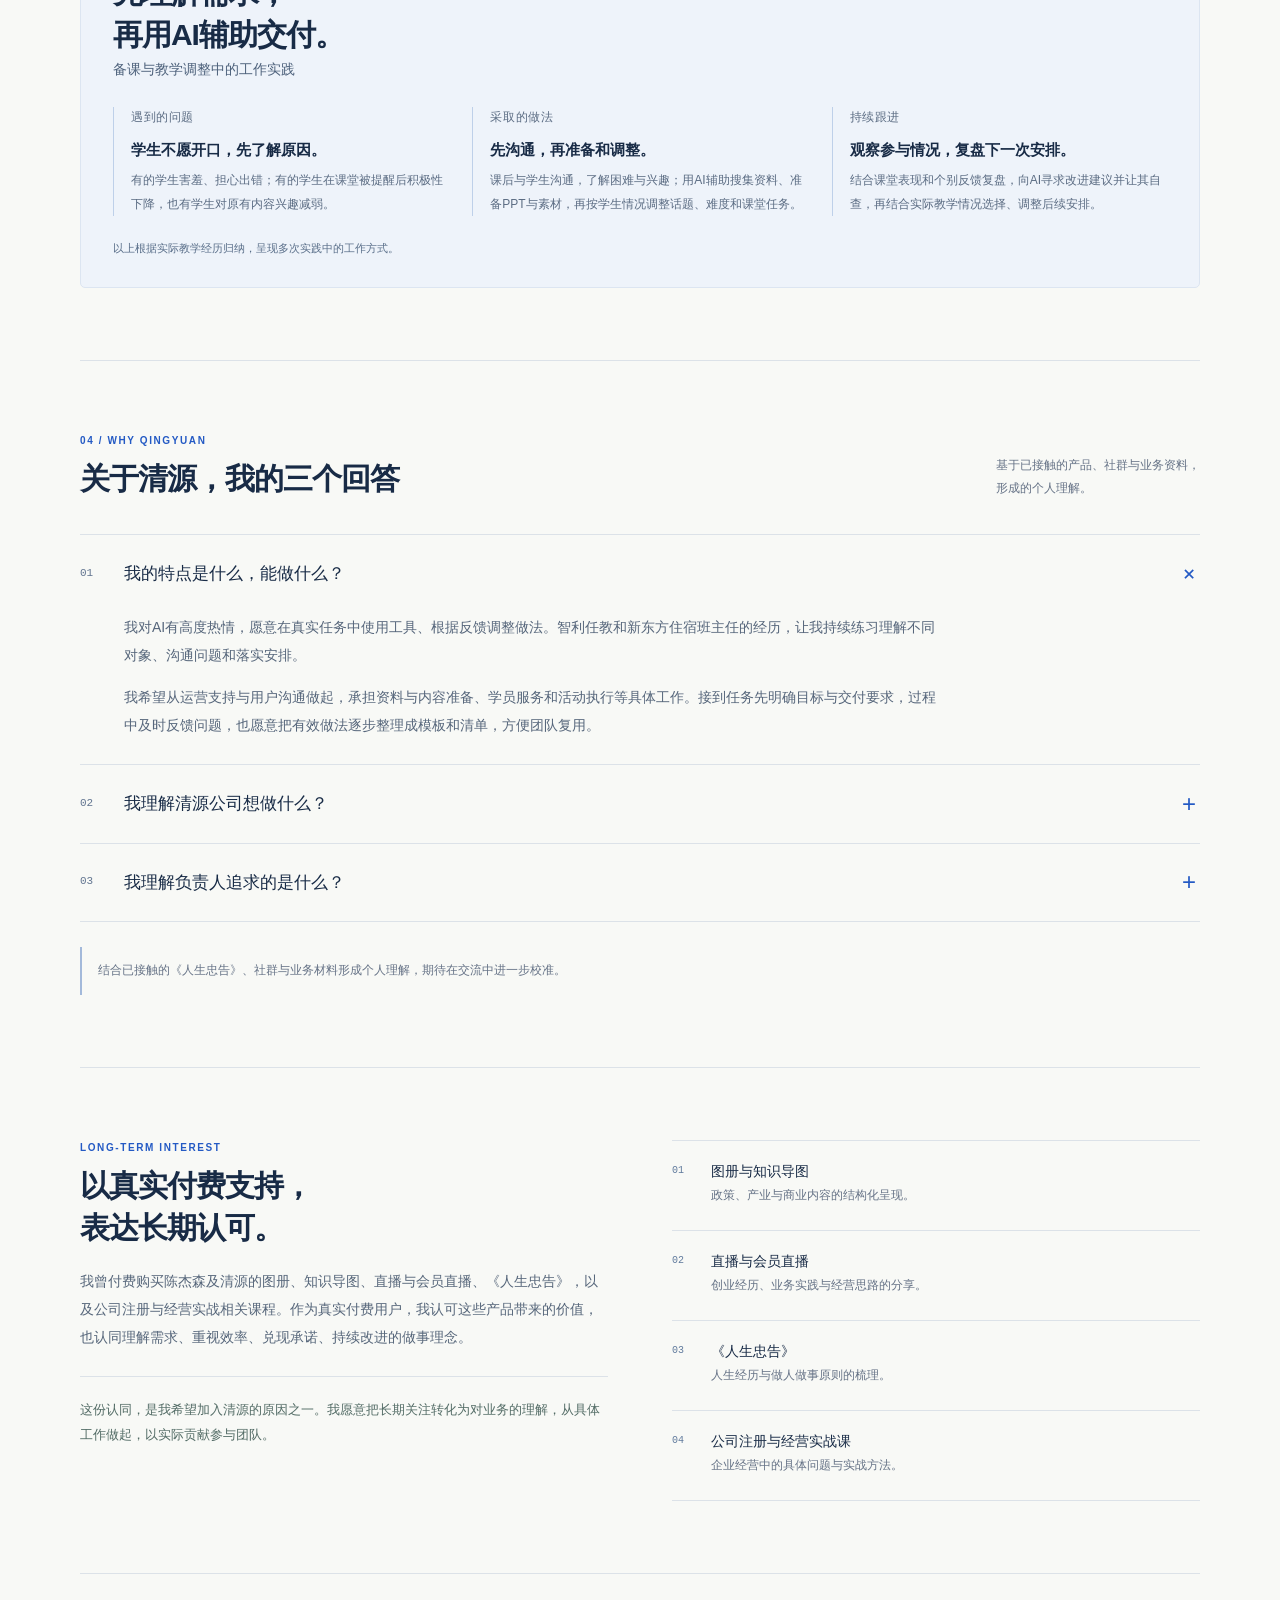
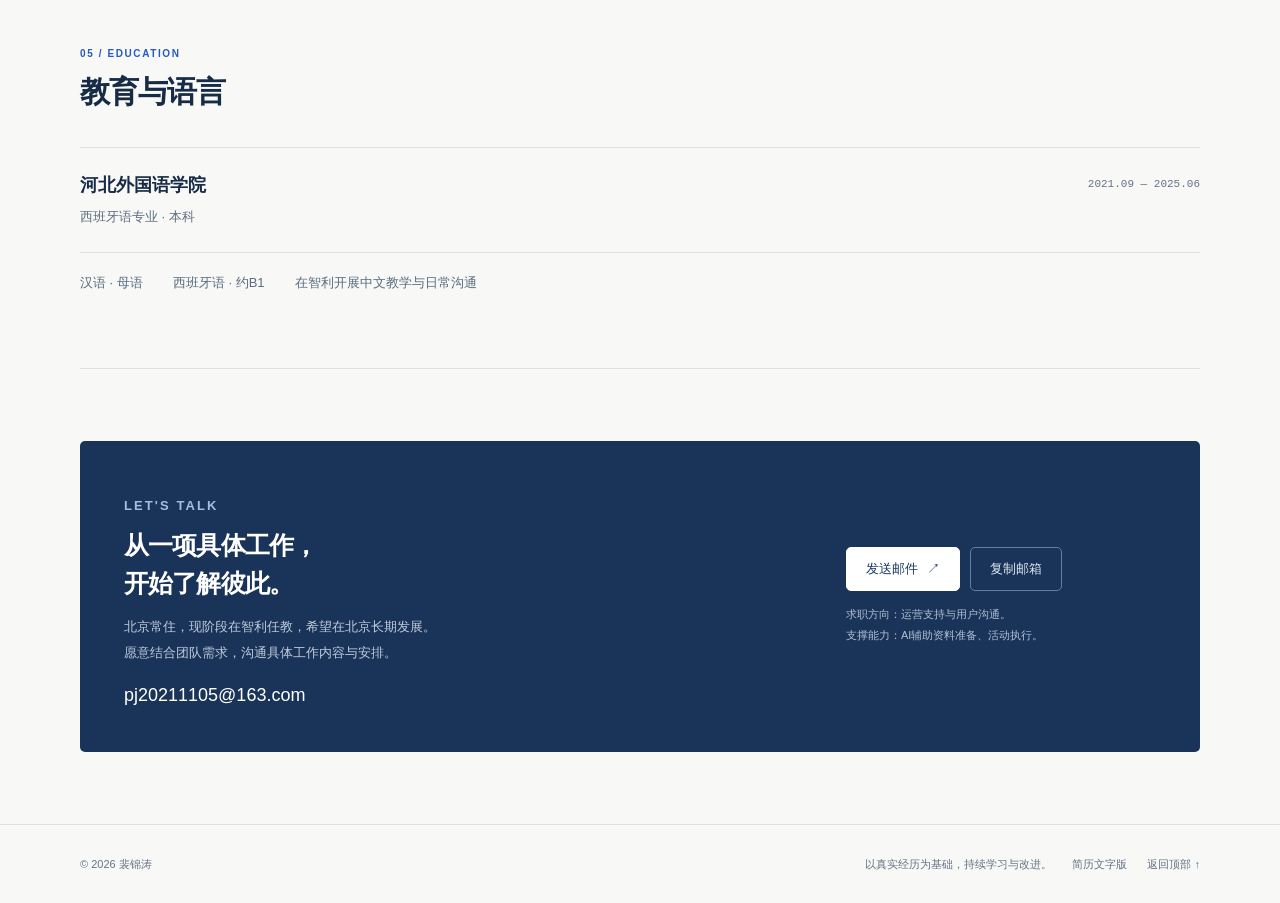
==== commit ce2c0fcf: "Highlight paid product support and publish blue resume downloads" ====
--- a/index.html
+++ b/index.html
@@ -3,7 +3,7 @@
 <head>
   <meta charset="utf-8">
   <meta name="viewport" content="width=device-width, initial-scale=1">
-  <meta name="description" content="裴锦涛的个人简历：国际中文教师志愿者，具有智利教学、新东方住宿班主任经历，求职意向为AI辅助资料整理、用户沟通与执行支持。">
+  <meta name="description" content="裴锦涛的个人简历：求职方向为运营支持与用户沟通，具有AI辅助资料准备、智利教学、新东方学员管理及活动执行经历，长期付费关注陈杰森及清源产品。">
   <meta name="theme-color" content="#173c72">
   <title>裴锦涛｜个人简历</title>
   <link rel="stylesheet" href="styles.css">
@@ -46,17 +46,24 @@
           <img class="portrait" src="assets/portrait.png" width="96" height="128" alt="裴锦涛证件照">
           <div><h1 class="name" id="name">裴锦涛</h1><p class="profile-subtitle">西班牙语本科 · 北京常住</p></div>
         </div>
-        <p class="hero-role">AI辅助资料整理<br>沟通与执行支持</p>
-        <p class="hero-intro">西班牙语本科，北京常住，自2025年起在智利任教，授课学生约330人。对AI有高度热情，日常用于资料整理、课件与素材准备、教学复盘。辅导学生获“汉语桥”智利赛区三等奖，并承担校园活动视觉设计与舞蹈编排。希望从用户沟通、资料整理与运营执行做起，以持续交付建立长期信任。</p>
+        <p class="hero-role">运营支持<br>用户沟通</p>
+        <p class="hero-intro">自2025年起在智利任教，对AI有高度热情，持续用于资料检索、课件准备与复盘。有学员及家长沟通、竞赛指导和活动执行经历，希望从运营支持与用户沟通工作参与清源业务。</p>
+        <div class="hero-highlights" aria-label="经历与成果摘要">
+          <a class="hero-highlight" href="#experience"><strong>约330人</strong><span>承担中文教学</span></a>
+          <a class="hero-highlight" href="#projects"><strong>三等奖</strong><span>所指导学生获奖</span></a>
+          <a class="hero-highlight" href="#projects"><strong>视觉与舞蹈</strong><span>活动板块设计执行</span></a>
+        </div>
+        <p class="hero-interest">长期付费关注清源，认可产品价值与相关理念。<a href="#learning">查看付费购买的产品 <span aria-hidden="true">↘</span></a></p>
         <div class="hero-actions">
           <a class="button button-primary" href="#experience">查看工作经历 <span aria-hidden="true">↓</span></a>
           <a class="button button-secondary" href="mailto:pj20211105@163.com">邮件联系 <span aria-hidden="true">↗</span></a>
-          <a class="button button-secondary" href="resume.html">简洁投递版 <span aria-hidden="true">↗</span></a>
+          <a class="button button-secondary" href="resume.pdf" download="裴锦涛简历.pdf">下载PDF <span aria-hidden="true">↗</span></a>
+          <a class="button button-secondary" href="resume.docx" download="裴锦涛简历.docx">下载Word <span aria-hidden="true">↗</span></a>
         </div>
         <div class="hero-meta" aria-label="基本信息">
           <div class="meta-item"><span class="meta-label">当前身份</span><span class="meta-value">国际中文教师志愿者</span></div>
           <div class="meta-item"><span class="meta-label">语言能力</span><span class="meta-value">西班牙语约B1</span></div>
-          <div class="meta-item"><span class="meta-label">求职意向</span><span class="meta-value">运营支持 · 沟通执行</span></div>
+          <div class="meta-item"><span class="meta-label">求职意向</span><span class="meta-value">运营支持 · 用户沟通</span></div>
           <div class="meta-item"><span class="meta-label">常住地</span><span class="meta-value">北京</span></div>
         </div>
       </div>
@@ -157,7 +164,7 @@
     <section class="section container" id="qingyuan" aria-labelledby="qingyuan-title">
       <div class="section-heading"><div><p class="section-label">04 / WHY QINGYUAN</p><h2 class="section-title" id="qingyuan-title">关于清源，我的三个回答</h2></div><p class="section-note">基于已接触的产品、社群与业务资料，<br>形成的个人理解。</p></div>
       <div class="questions">
-        <details class="question" open><summary><span class="question-number">01</span><span class="question-title">我的特点是什么，能做什么？</span><span class="question-icon" aria-hidden="true">+</span></summary><div class="answer"><p>我对AI有高度热情，已经把它用进日常备课：资料检索、PPT和素材准备、课后复盘与改进建议。对我来说，学习工具要落到具体任务，再通过实际反馈继续改进。</p><p>我也愿意花时间理解人。面对害羞、不敢表达或兴趣下降的学生，我通过课后沟通了解原因，再调整内容和任务；在新东方承担过学员管理与家长沟通。在智利辅导学生获“汉语桥”赛区三等奖，也独立负责过校园活动板块的视觉与舞蹈设计。</p><p>我希望从资料整理、用户沟通、AI辅助内容准备和活动执行支持做起。接到任务先明确目标与交付要求，过程中及时反馈问题；也愿意把有效做法逐步整理成模板和清单，方便团队复用。</p></div></details>
+        <details class="question" open><summary><span class="question-number">01</span><span class="question-title">我的特点是什么，能做什么？</span><span class="question-icon" aria-hidden="true">+</span></summary><div class="answer"><p>我对AI有高度热情，愿意在真实任务中使用工具、根据反馈调整做法。智利任教和新东方住宿班主任的经历，让我持续练习理解不同对象、沟通问题和落实安排。</p><p>我希望从运营支持与用户沟通做起，承担资料与内容准备、学员服务和活动执行等具体工作。接到任务先明确目标与交付要求，过程中及时反馈问题，也愿意把有效做法逐步整理成模板和清单，方便团队复用。</p></div></details>
         <details class="question"><summary><span class="question-number">02</span><span class="question-title">我理解清源公司想做什么？</span><span class="question-icon" aria-hidden="true">+</span></summary><div class="answer"><p>我理解清源在把政策与产业研究、AI、内容和IP、社群连接到真实业务：用研究判断需求，用内容建立联系，再通过营销、企业服务和具体项目完成交付，形成收入与经营性资产。</p><p>从数智营销等业务资料中，我看到的不只是取得订单，还有素材准备、执行、数据反馈、交付验收与回款。我的理解是，清源既在积累可持续经营的业务，也在建设能够复制的组织能力，为长期资本化和更广泛的合作创造基础。</p><p>我希望先在自己能承担的环节做好资料、沟通和执行，逐步理解一项服务怎样真正为客户解决问题。</p></div></details>
         <details class="question"><summary><span class="question-number">03</span><span class="question-title">我理解负责人追求的是什么？</span><span class="question-icon" aria-hidden="true">+</span></summary><div class="answer"><p>从《人生忠告》中，我读到三条相互连接的追求：以信誉积累长期信任，用AI和体系放大个人与组织的能力，再把事业积累转化为生命、价值与财富的延续。我理解，资本化和合作网络是实现长远目标的路径，而每一次兑现承诺是这条路的基础。</p><p>我最认同的是把信任落实到做事上。对我而言，加入团队意味着忠于共同确定的目标，认真履行职责，有问题及时说明，有不同意见基于事实沟通。我愿意从具体工作开始，以持续学习和实际交付建立长期合作。</p></div></details>
       </div>
@@ -165,11 +172,12 @@
     </section>
 
     <section class="section container learning" id="learning" aria-labelledby="learning-title">
-      <div class="learning-copy"><p class="section-label">LONG-TERM INTEREST</p><h2 class="section-title" id="learning-title">把长期关注，<br>转化为实际参与。</h2><p>我持续关注陈杰森及清源的内容，购买过多款知识导图、会员直播及公司注册与经营实战相关课程。作为产品用户，我希望把长期关注转化为对业务的理解，再从具体工作参与团队。</p><p class="commitment">我认同先理解需求、重视效率、兑现承诺、持续改进的合作方式。希望用能完成的工作建立信任，并逐步承担更多责任。</p></div>
-      <div class="learning-products" aria-label="曾购买接触的产品">
-        <div class="product"><span class="product-number">01</span><div><h3 class="product-name">知识导图</h3><p class="product-desc">接触政策、产业与商业内容的表达方式。</p></div></div>
-        <div class="product"><span class="product-number">02</span><div><h3 class="product-name">会员直播</h3><p class="product-desc">持续关注业务实践与相关讨论。</p></div></div>
-        <div class="product"><span class="product-number">03</span><div><h3 class="product-name">公司注册与经营实战课</h3><p class="product-desc">进一步了解企业经营中的具体问题。</p></div></div>
+      <div class="learning-copy"><p class="section-label">LONG-TERM INTEREST</p><h2 class="section-title" id="learning-title">以真实付费支持，<br>表达长期认可。</h2><p>我曾付费购买陈杰森及清源的图册、知识导图、直播与会员直播、《人生忠告》，以及公司注册与经营实战相关课程。作为真实付费用户，我认可这些产品带来的价值，也认同理解需求、重视效率、兑现承诺、持续改进的做事理念。</p><p class="commitment">这份认同，是我希望加入清源的原因之一。我愿意把长期关注转化为对业务的理解，从具体工作做起，以实际贡献参与团队。</p></div>
+      <div class="learning-products" aria-label="曾付费购买的产品">
+        <div class="product"><span class="product-number">01</span><div><h3 class="product-name">图册与知识导图</h3><p class="product-desc">政策、产业与商业内容的结构化呈现。</p></div></div>
+        <div class="product"><span class="product-number">02</span><div><h3 class="product-name">直播与会员直播</h3><p class="product-desc">创业经历、业务实践与经营思路的分享。</p></div></div>
+        <div class="product"><span class="product-number">03</span><div><h3 class="product-name">《人生忠告》</h3><p class="product-desc">人生经历与做人做事原则的梳理。</p></div></div>
+        <div class="product"><span class="product-number">04</span><div><h3 class="product-name">公司注册与经营实战课</h3><p class="product-desc">企业经营中的具体问题与实战方法。</p></div></div>
       </div>
     </section>
 
@@ -182,11 +190,11 @@
     <section class="section container" id="contact" aria-labelledby="contact-title">
       <div class="contact-panel">
         <div class="contact-copy"><p class="section-label">LET'S TALK</p><h2 class="section-title" id="contact-title">从一项具体工作，<br>开始了解彼此。</h2><p>北京常住，现阶段在智利任教，希望在北京长期发展。<br>愿意结合团队需求，沟通具体工作内容与安排。</p><a class="email-text" href="mailto:pj20211105@163.com">pj20211105@163.com</a></div>
-        <div class="contact-actions"><a class="button button-primary" href="mailto:pj20211105@163.com?subject=%E6%B8%85%E6%BA%90%E6%B1%82%E8%81%8C%E6%B2%9F%E9%80%9A">发送邮件 <span aria-hidden="true">↗</span></a><button class="button button-secondary" id="copy-email" type="button" data-email="pj20211105@163.com">复制邮箱</button><p class="contact-note">求职方向：资料整理、用户沟通、运营与执行支持。</p></div>
+        <div class="contact-actions"><a class="button button-primary" href="mailto:pj20211105@163.com?subject=%E6%B8%85%E6%BA%90%E6%B1%82%E8%81%8C%E6%B2%9F%E9%80%9A">发送邮件 <span aria-hidden="true">↗</span></a><button class="button button-secondary" id="copy-email" type="button" data-email="pj20211105@163.com">复制邮箱</button><p class="contact-note">求职方向：运营支持与用户沟通。<br>支撑能力：AI辅助资料准备、活动执行。</p></div>
       </div>
     </section>
   </main>
-  <footer class="site-footer"><div class="container footer-inner"><p>© 2026 裴锦涛</p><div class="footer-links"><span>以真实经历为基础，持续学习与改进。</span><a href="#top">返回顶部 ↑</a></div></div></footer>
+  <footer class="site-footer"><div class="container footer-inner"><p>© 2026 裴锦涛</p><div class="footer-links"><span>以真实经历为基础，持续学习与改进。</span><a href="resume.html">简历文字版</a><a href="#top">返回顶部 ↑</a></div></div></footer>
   <div class="toast" id="toast" role="status" aria-live="polite" hidden></div>
 </body>
 </html>
--- a/styles.css
+++ b/styles.css
@@ -1,4 +1,4 @@
-/* JINSI — personal resume. Buildless, system-font, responsive and print-ready. */
+/* Personal resume. Buildless, system-font, responsive and print-ready. */
 :root {
   color-scheme: light;
   --paper: #f8f9f6;
@@ -181,6 +181,14 @@
 .name > span { display: inline-block; margin-left: 15px; color: var(--muted); font-size: 19px; font-weight: 450; letter-spacing: .08em; vertical-align: baseline; }
 .hero-role { max-width: 600px; margin-top: 24px; color: var(--blue); font-size: clamp(32px, 3vw, 38px); font-weight: 600; letter-spacing: -.035em; line-height: 1.55; }
 .hero-intro { max-width: 590px; margin-top: 20px; color: #59697c; font-size: 15px; line-height: 2; }
+.hero-highlights { display: grid; grid-template-columns: repeat(3, minmax(0, 1fr)); gap: 15px; margin-top: 22px; padding-block: 17px; border-top: 1px solid var(--line); border-bottom: 1px solid var(--line); }
+.hero-highlight { display: flex; min-width: 0; flex-direction: column; gap: 3px; }
+.hero-highlight strong { color: var(--blue); font-size: 20px; font-weight: 650; line-height: 1.5; }
+.hero-highlight span { color: var(--muted); font-size: 11px; line-height: 1.8; }
+.hero-highlight:hover strong, .hero-highlight:hover span { color: var(--blue-dark); }
+.hero-interest { margin: 15px 0 0; color: var(--muted); font-size: 12px; line-height: 1.9; }
+.hero-interest a { display: inline-block; margin-left: 4px; text-underline-offset: 3px; }
+.hero-interest a:hover { text-decoration: underline; }
 .hero-actions { display: flex; flex-wrap: wrap; align-items: center; gap: 12px; margin-top: 30px; }
 .hero-meta { display: grid; grid-template-columns: repeat(4, minmax(0, 1fr)); gap: 18px 16px; margin-top: 34px; padding-top: 23px; border-top: 1px solid var(--line); }
 .meta-item { display: flex; min-width: 0; flex-direction: column; gap: 5px; }
@@ -361,7 +369,12 @@
   .name > span { margin-left: 12px; font-size: 16px; }
   .hero-role { margin-top: 21px; font-size: 32px; line-height: 1.5; letter-spacing: -.035em; }
   .hero-intro { margin-top: 17px; font-size: 14px; line-height: 2; }
-  .hero-actions { gap: 10px; margin-top: 24px; }
+  .hero-highlights { gap: 10px; margin-top: 18px; padding-block: 13px; }
+  .hero-highlight strong { font-size: 17px; }
+  .hero-highlight span { font-size: 10px; }
+  .hero-interest { margin-top: 13px; font-size: 11px; }
+  .hero-interest a { margin-left: 0; }
+  .hero-actions { display: grid; grid-template-columns: repeat(2, minmax(0, 1fr)); gap: 10px; margin-top: 24px; }
   .hero-actions .button { min-height: 44px; padding-inline: 16px; font-size: 12px; }
   .hero-meta { display: grid; grid-template-columns: repeat(2, minmax(0, 1fr)); gap: 16px 18px; margin-top: 27px; padding-top: 20px; }
   .meta-label { font-size: 10px; }
@@ -444,7 +457,7 @@
   *, *::before, *::after { color: #111 !important; background: transparent !important; box-shadow: none !important; text-shadow: none !important; }
   html { scroll-padding: 0; font-size: 9pt; }
   body { margin: 0; color: #111; background: #fff; font-size: 9pt; line-height: 1.5; -webkit-print-color-adjust: economy; print-color-adjust: economy; }
-  .site-header, .desktop-nav, .mobile-nav, .header-actions, .menu-toggle, .button, .hero-actions, .hero-aside, .learning, .questions, .case-panel, .reading-note, .site-footer, .toast, .print-hidden, #qingyuan, #learning, #practice { display: none !important; }
+  .site-header, .desktop-nav, .mobile-nav, .header-actions, .menu-toggle, .button, .hero-actions, .hero-aside, .hero-highlights, .hero-interest, .learning, .questions, .case-panel, .reading-note, .site-footer, .toast, .print-hidden, #qingyuan, #learning, #practice { display: none !important; }
   .print-only { display: block !important; }
   .container { width: 100%; max-width: none; margin: 0; }
   main { display: block; padding: 0; }
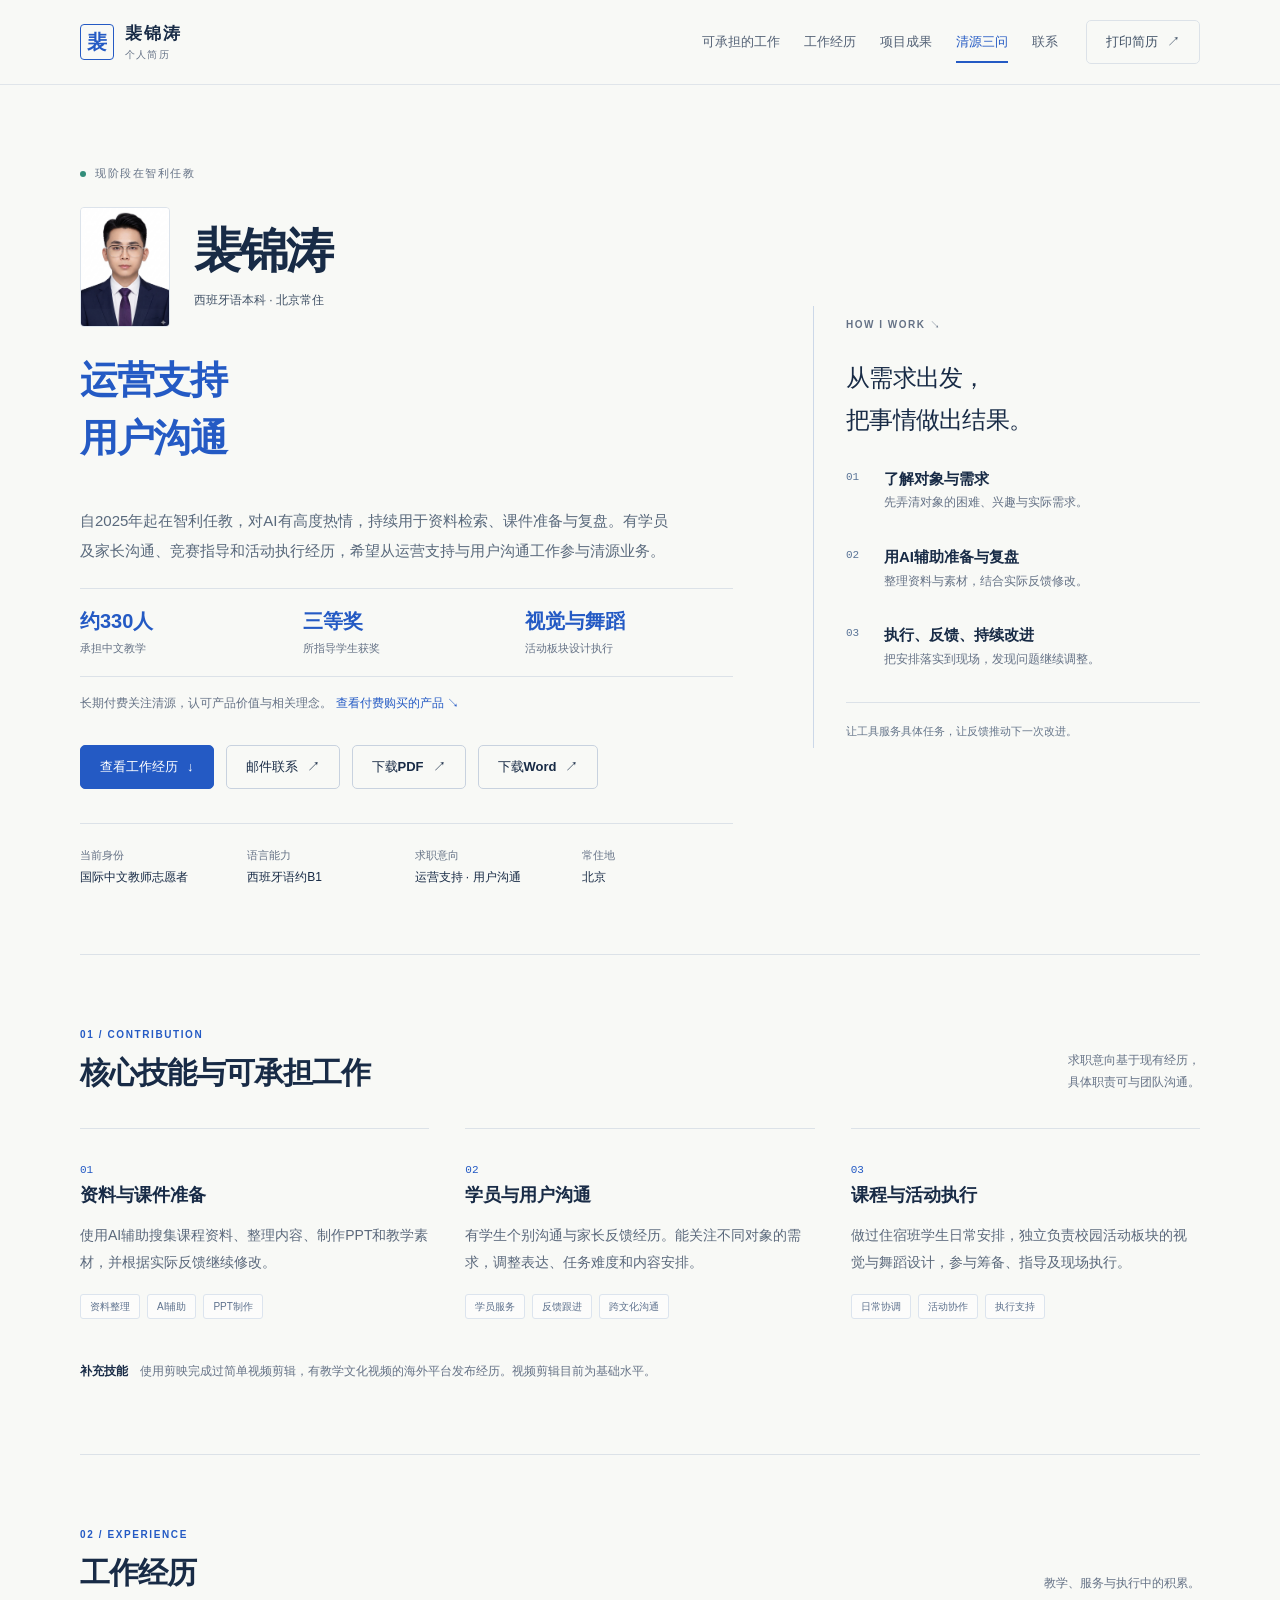
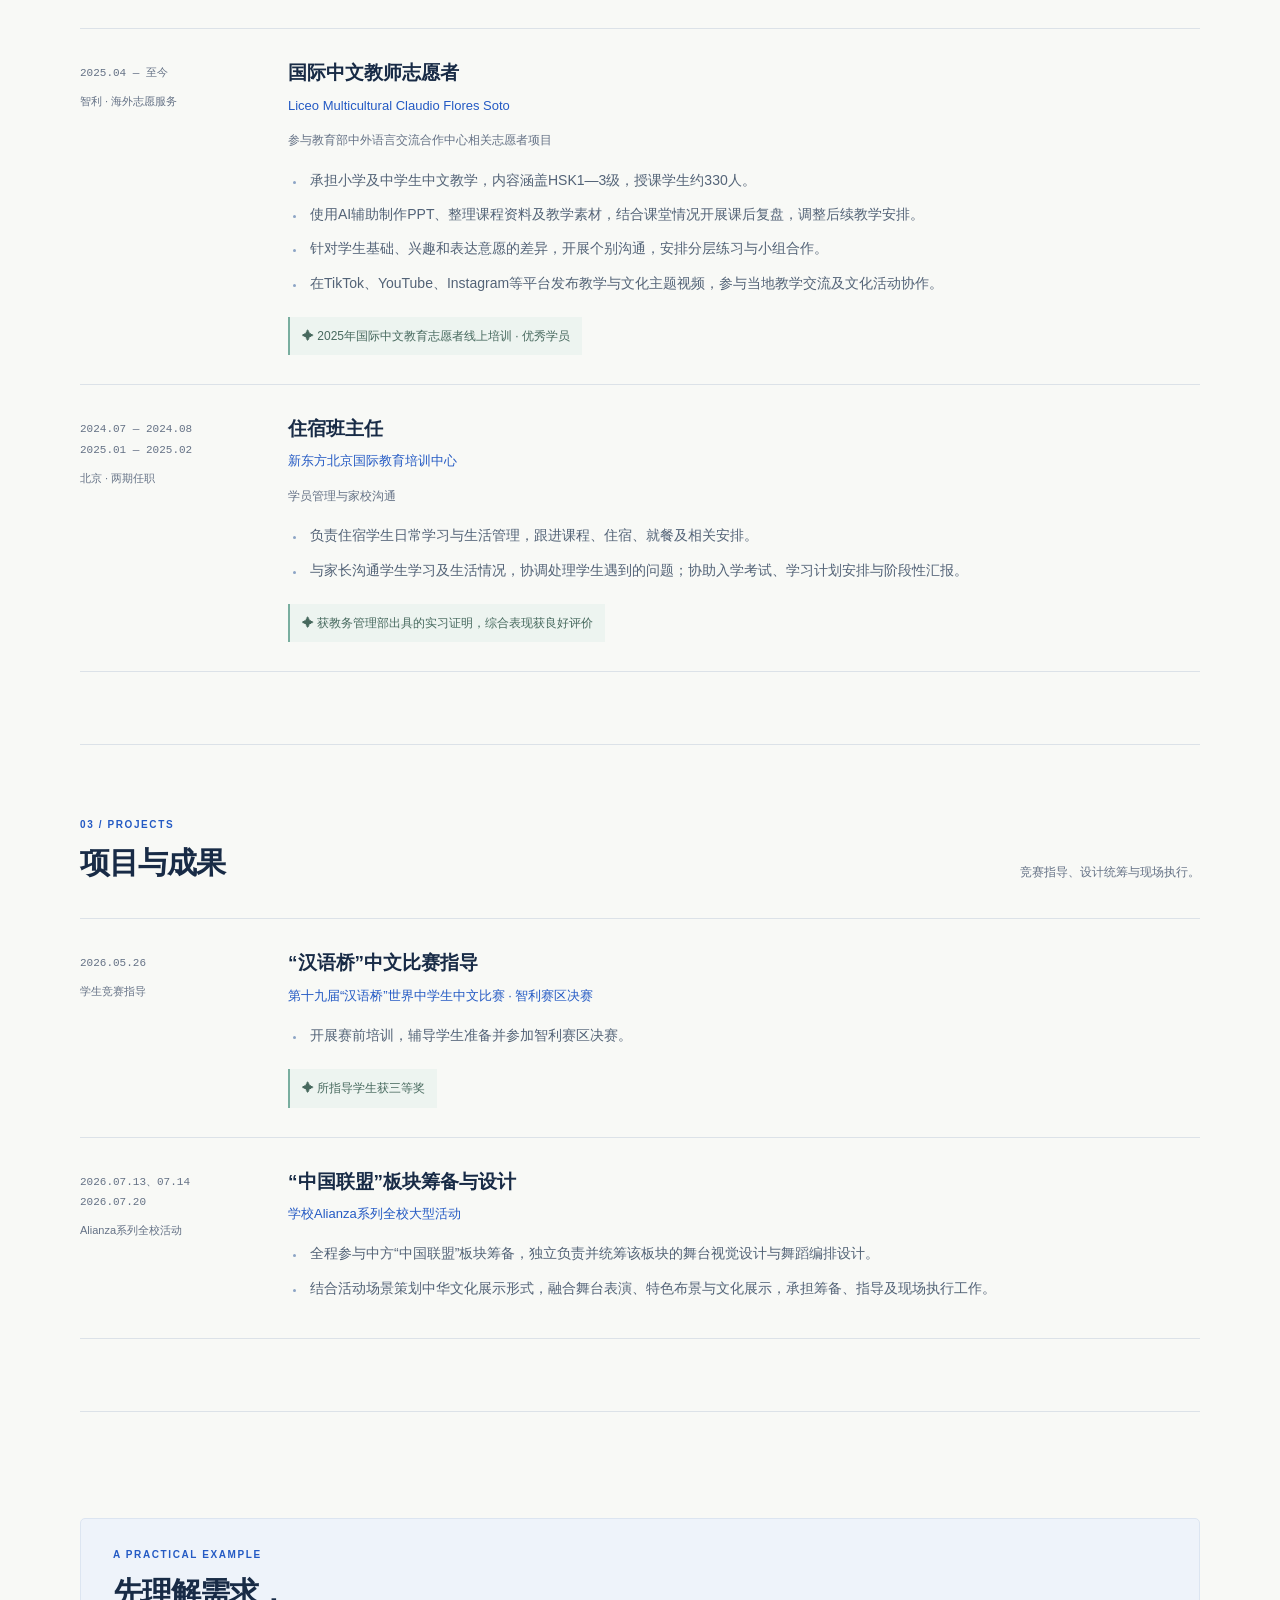
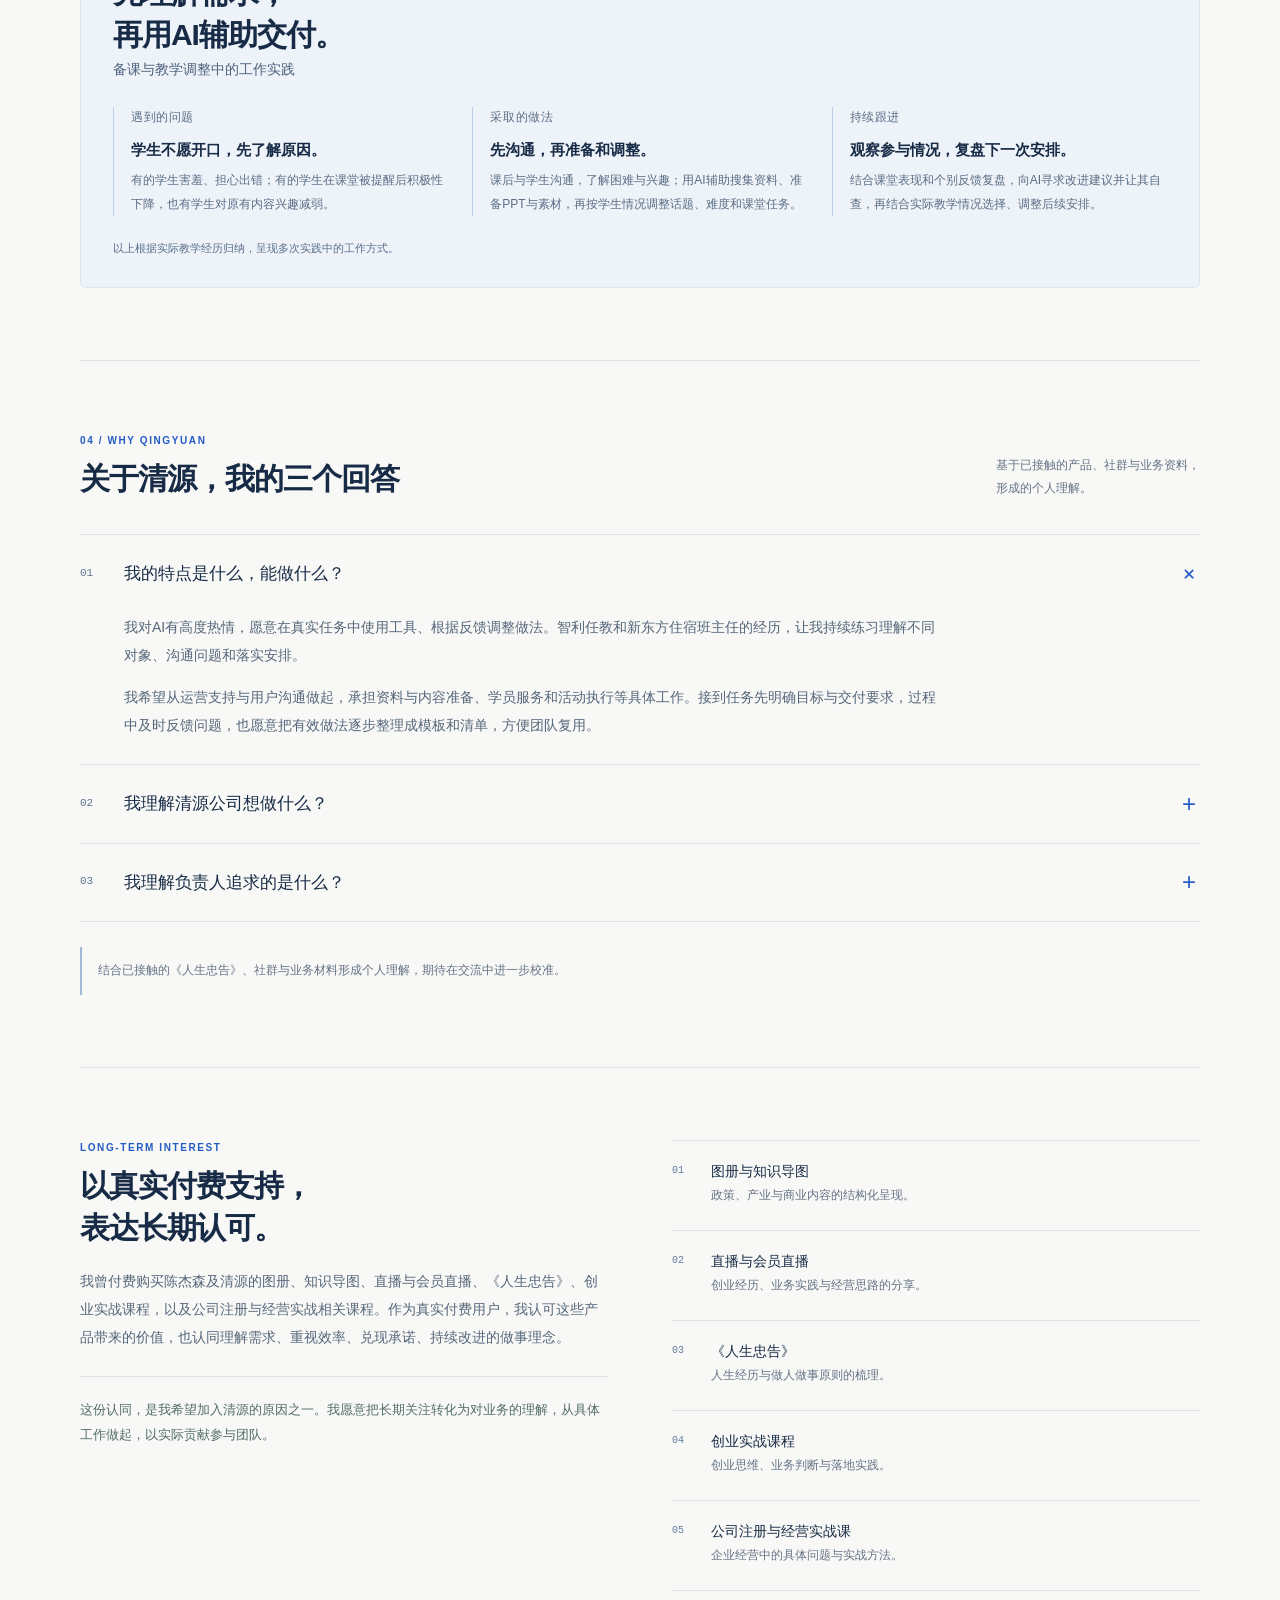
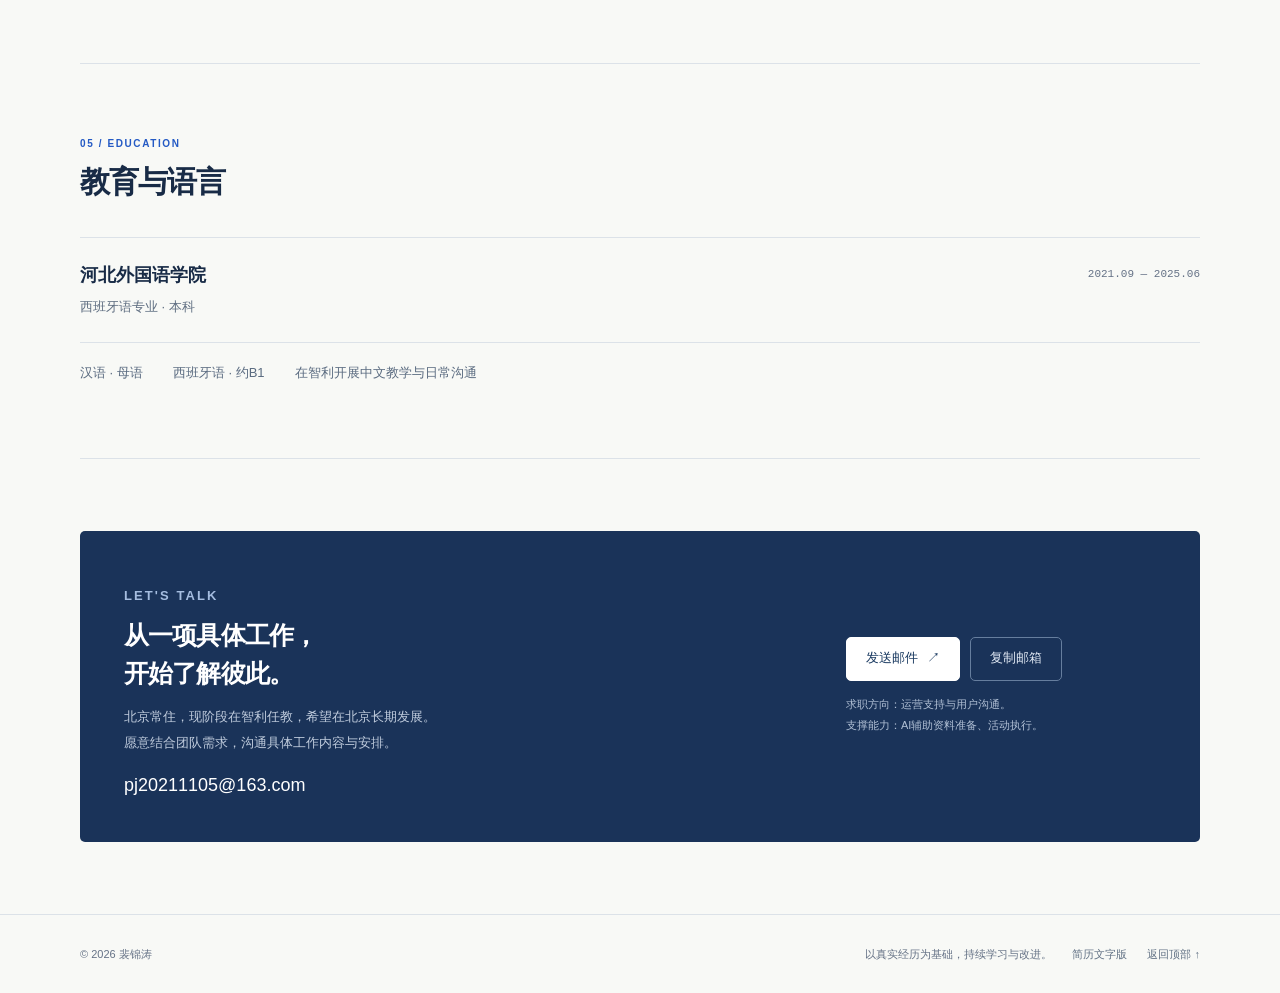
==== commit c453bc92: "Publish teal ribbon resume and include entrepreneurship courses" ====
--- a/index.html
+++ b/index.html
@@ -172,12 +172,13 @@
     </section>
 
     <section class="section container learning" id="learning" aria-labelledby="learning-title">
-      <div class="learning-copy"><p class="section-label">LONG-TERM INTEREST</p><h2 class="section-title" id="learning-title">以真实付费支持，<br>表达长期认可。</h2><p>我曾付费购买陈杰森及清源的图册、知识导图、直播与会员直播、《人生忠告》，以及公司注册与经营实战相关课程。作为真实付费用户，我认可这些产品带来的价值，也认同理解需求、重视效率、兑现承诺、持续改进的做事理念。</p><p class="commitment">这份认同，是我希望加入清源的原因之一。我愿意把长期关注转化为对业务的理解，从具体工作做起，以实际贡献参与团队。</p></div>
+      <div class="learning-copy"><p class="section-label">LONG-TERM INTEREST</p><h2 class="section-title" id="learning-title">以真实付费支持，<br>表达长期认可。</h2><p>我曾付费购买陈杰森及清源的图册、知识导图、直播与会员直播、《人生忠告》、创业实战课程，以及公司注册与经营实战相关课程。作为真实付费用户，我认可这些产品带来的价值，也认同理解需求、重视效率、兑现承诺、持续改进的做事理念。</p><p class="commitment">这份认同，是我希望加入清源的原因之一。我愿意把长期关注转化为对业务的理解，从具体工作做起，以实际贡献参与团队。</p></div>
       <div class="learning-products" aria-label="曾付费购买的产品">
         <div class="product"><span class="product-number">01</span><div><h3 class="product-name">图册与知识导图</h3><p class="product-desc">政策、产业与商业内容的结构化呈现。</p></div></div>
         <div class="product"><span class="product-number">02</span><div><h3 class="product-name">直播与会员直播</h3><p class="product-desc">创业经历、业务实践与经营思路的分享。</p></div></div>
         <div class="product"><span class="product-number">03</span><div><h3 class="product-name">《人生忠告》</h3><p class="product-desc">人生经历与做人做事原则的梳理。</p></div></div>
-        <div class="product"><span class="product-number">04</span><div><h3 class="product-name">公司注册与经营实战课</h3><p class="product-desc">企业经营中的具体问题与实战方法。</p></div></div>
+        <div class="product"><span class="product-number">04</span><div><h3 class="product-name">创业实战课程</h3><p class="product-desc">创业思维、业务判断与落地实践。</p></div></div>
+        <div class="product"><span class="product-number">05</span><div><h3 class="product-name">公司注册与经营实战课</h3><p class="product-desc">企业经营中的具体问题与实战方法。</p></div></div>
       </div>
     </section>
 
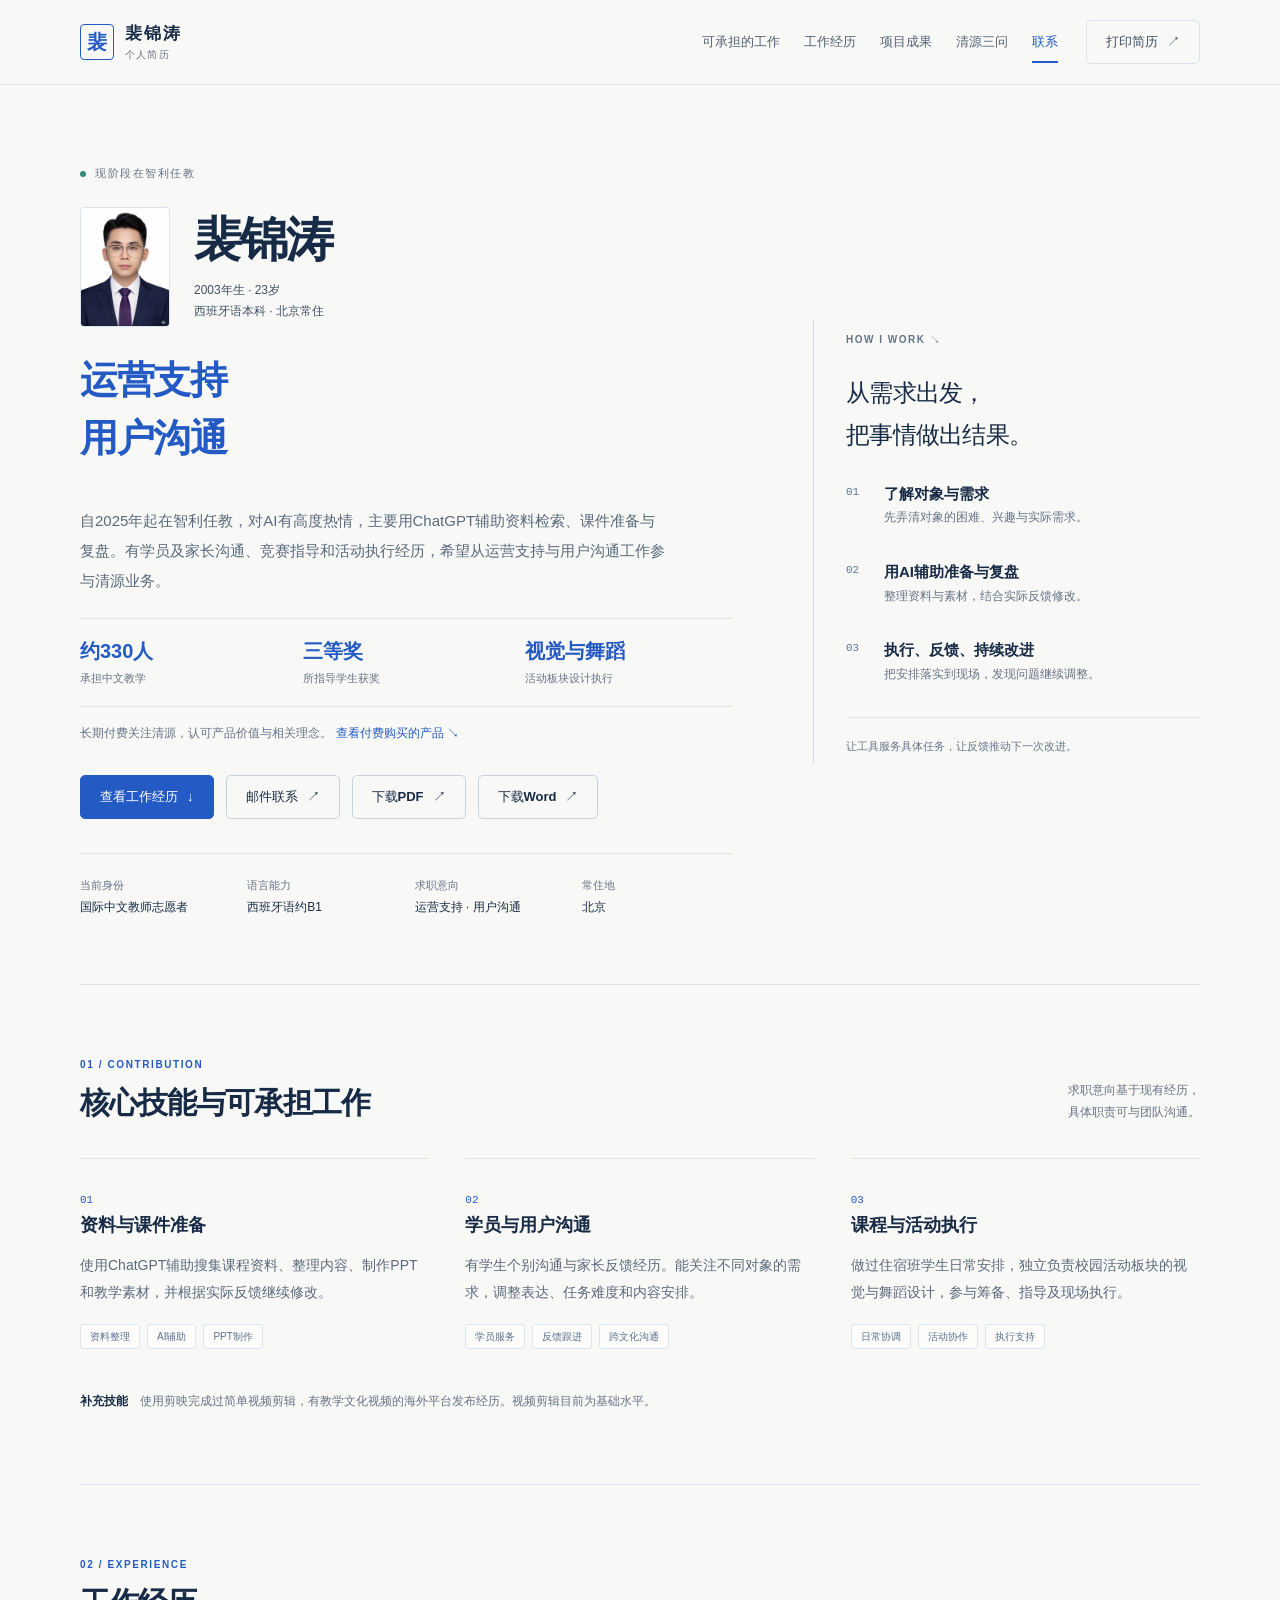
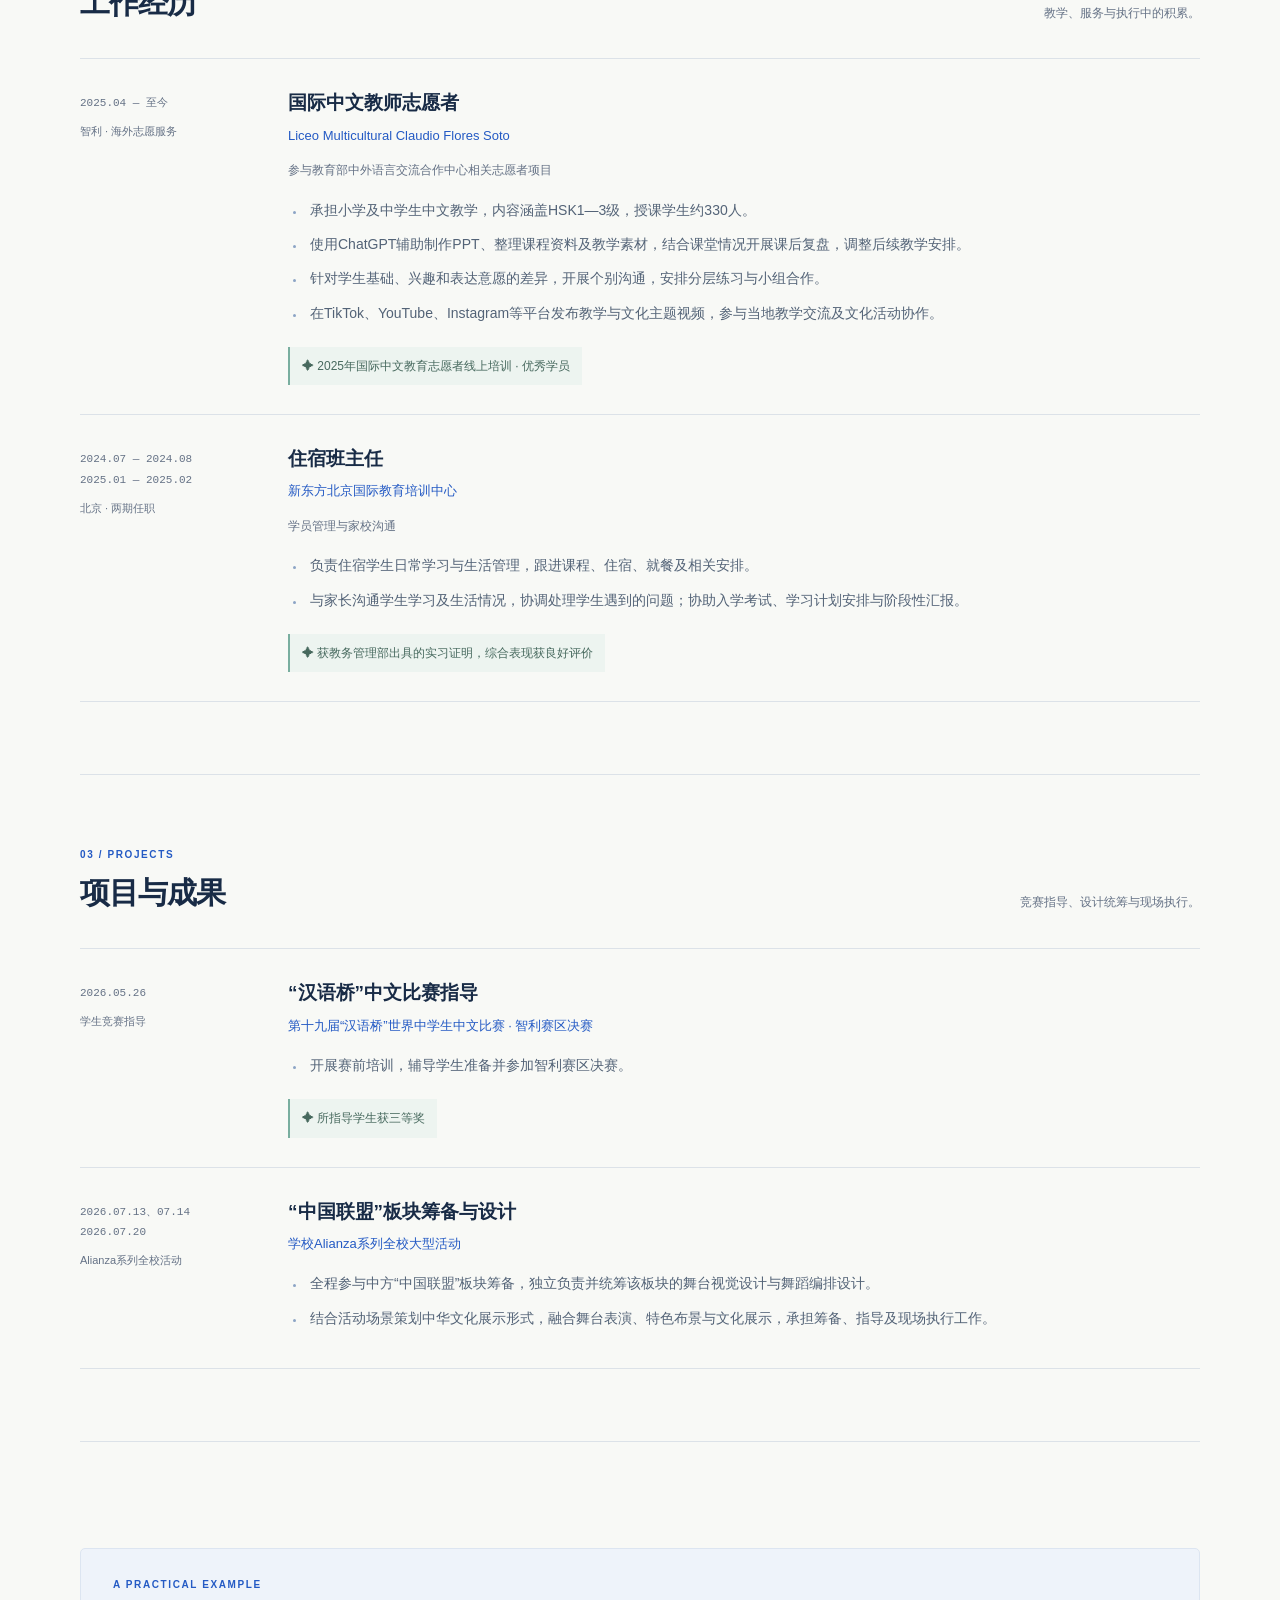
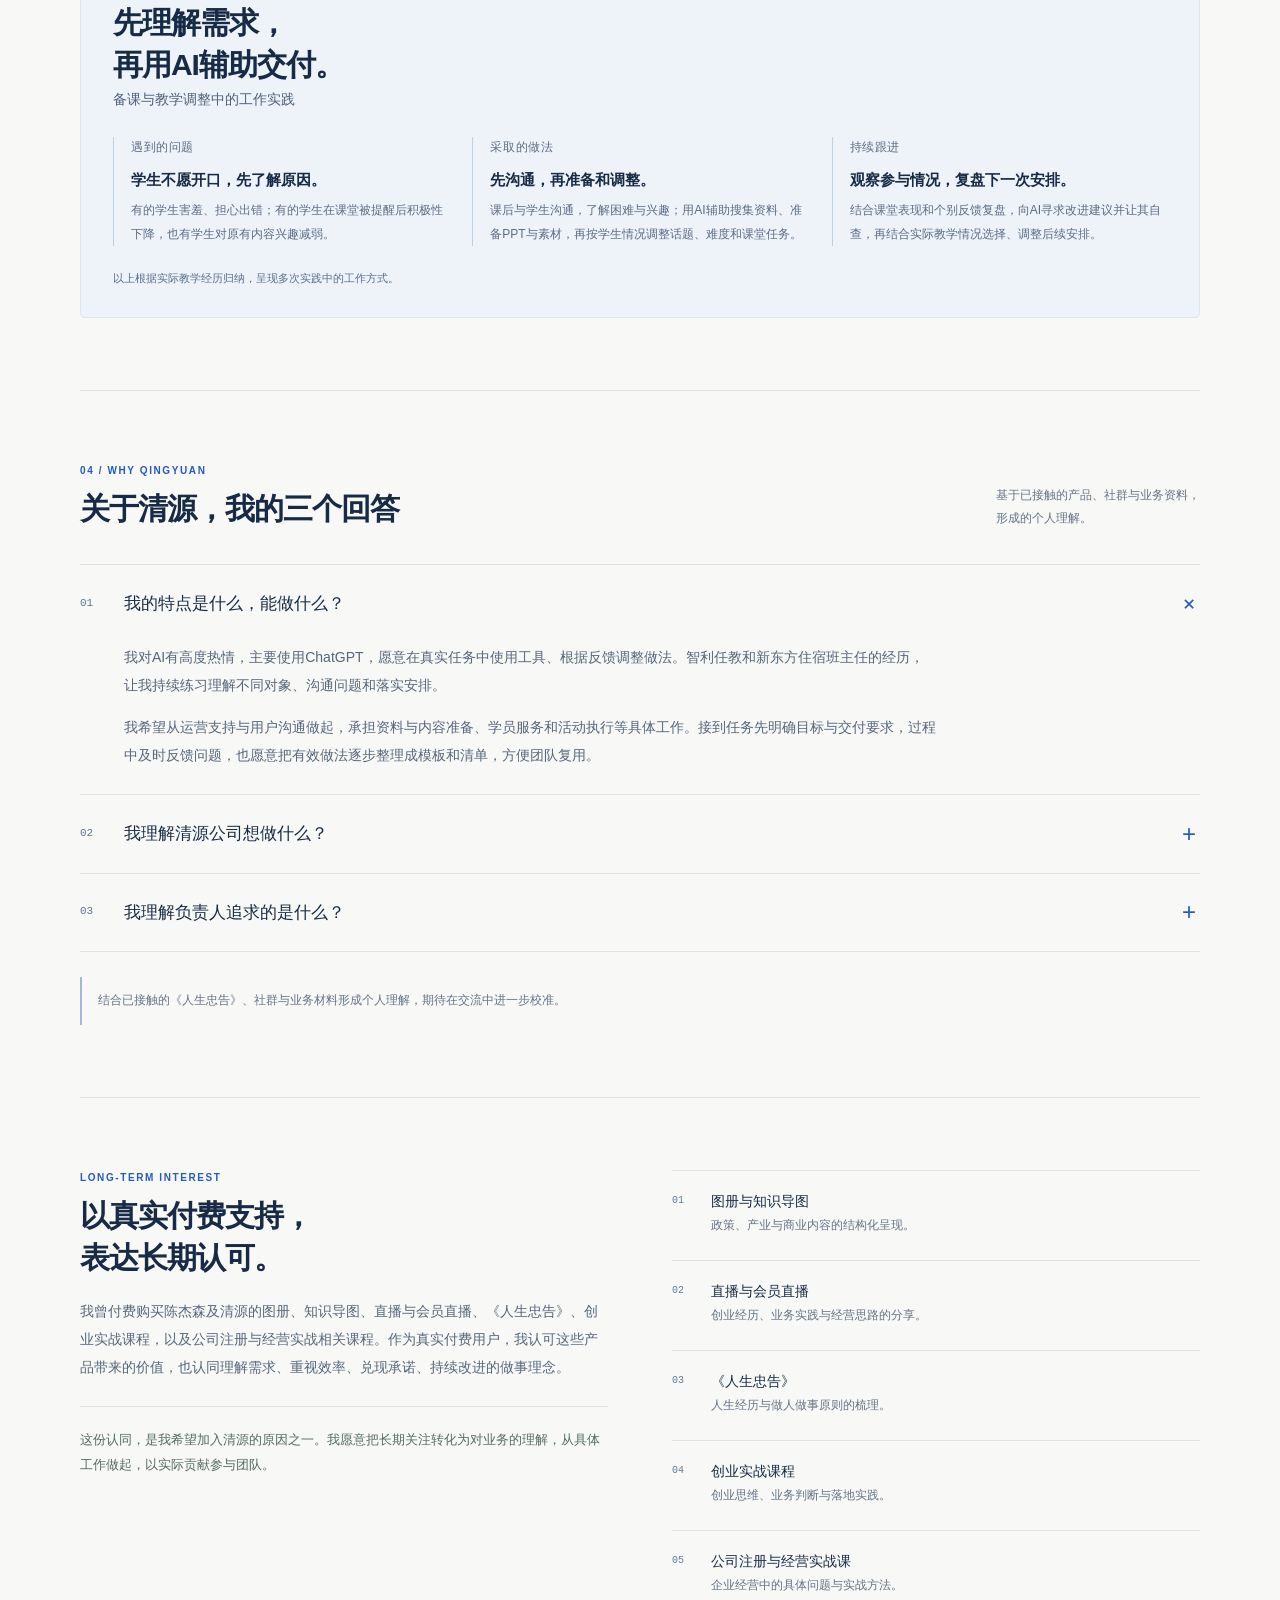
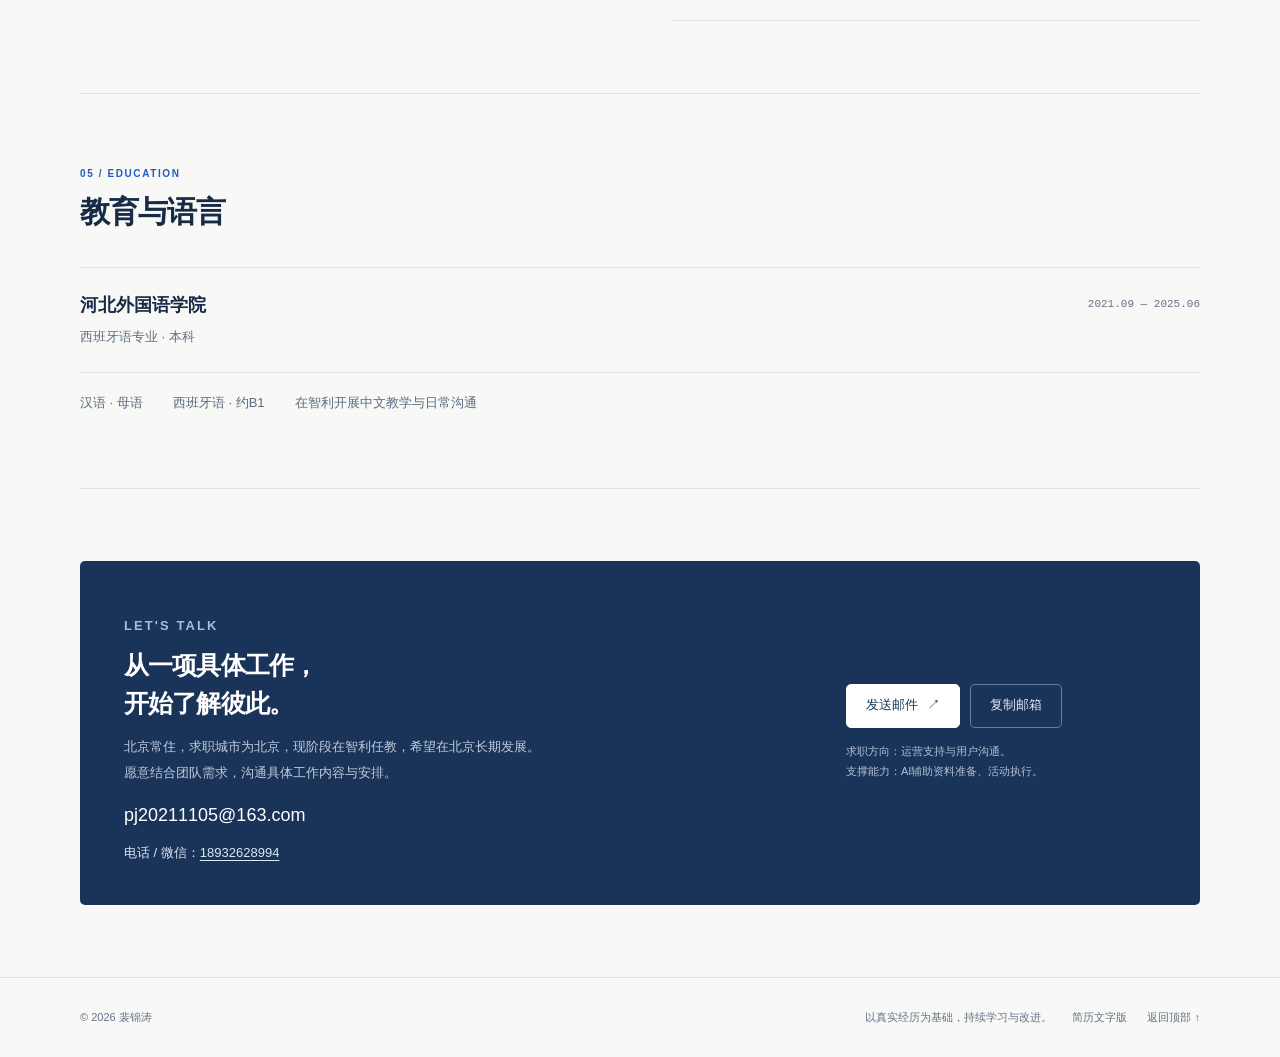
==== commit 039b4fd8: "Add confirmed age, contact details and ChatGPT experience" ====
--- a/index.html
+++ b/index.html
@@ -44,10 +44,10 @@
         <p class="eyebrow"><span class="status-dot" aria-hidden="true"></span> 现阶段在智利任教</p>
         <div class="profile-heading">
           <img class="portrait" src="assets/portrait.png" width="96" height="128" alt="裴锦涛证件照">
-          <div><h1 class="name" id="name">裴锦涛</h1><p class="profile-subtitle">西班牙语本科 · 北京常住</p></div>
+          <div><h1 class="name" id="name">裴锦涛</h1><p class="profile-subtitle">2003年生 · 23岁<br>西班牙语本科 · 北京常住</p></div>
         </div>
         <p class="hero-role">运营支持<br>用户沟通</p>
-        <p class="hero-intro">自2025年起在智利任教，对AI有高度热情，持续用于资料检索、课件准备与复盘。有学员及家长沟通、竞赛指导和活动执行经历，希望从运营支持与用户沟通工作参与清源业务。</p>
+        <p class="hero-intro">自2025年起在智利任教，对AI有高度热情，主要用ChatGPT辅助资料检索、课件准备与复盘。有学员及家长沟通、竞赛指导和活动执行经历，希望从运营支持与用户沟通工作参与清源业务。</p>
         <div class="hero-highlights" aria-label="经历与成果摘要">
           <a class="hero-highlight" href="#experience"><strong>约330人</strong><span>承担中文教学</span></a>
           <a class="hero-highlight" href="#projects"><strong>三等奖</strong><span>所指导学生获奖</span></a>
@@ -82,7 +82,7 @@
     <section class="section container" id="capabilities" aria-labelledby="capabilities-title">
       <div class="section-heading"><div><p class="section-label">01 / CONTRIBUTION</p><h2 class="section-title" id="capabilities-title">核心技能与可承担工作</h2></div><p class="section-note">求职意向基于现有经历，<br>具体职责可与团队沟通。</p></div>
       <div class="capability-grid">
-        <article class="capability"><span class="capability-number">01</span><h3>资料与课件准备</h3><p>使用AI辅助搜集课程资料、整理内容、制作PPT和教学素材，并根据实际反馈继续修改。</p><div class="tag-list"><span class="tag">资料整理</span><span class="tag">AI辅助</span><span class="tag">PPT制作</span></div></article>
+        <article class="capability"><span class="capability-number">01</span><h3>资料与课件准备</h3><p>使用ChatGPT辅助搜集课程资料、整理内容、制作PPT和教学素材，并根据实际反馈继续修改。</p><div class="tag-list"><span class="tag">资料整理</span><span class="tag">AI辅助</span><span class="tag">PPT制作</span></div></article>
         <article class="capability"><span class="capability-number">02</span><h3>学员与用户沟通</h3><p>有学生个别沟通与家长反馈经历。能关注不同对象的需求，调整表达、任务难度和内容安排。</p><div class="tag-list"><span class="tag">学员服务</span><span class="tag">反馈跟进</span><span class="tag">跨文化沟通</span></div></article>
         <article class="capability"><span class="capability-number">03</span><h3>课程与活动执行</h3><p>做过住宿班学生日常安排，独立负责校园活动板块的视觉与舞蹈设计，参与筹备、指导及现场执行。</p><div class="tag-list"><span class="tag">日常协调</span><span class="tag">活动协作</span><span class="tag">执行支持</span></div></article>
       </div>
@@ -100,7 +100,7 @@
             <p class="experience-sub">参与教育部中外语言交流合作中心相关志愿者项目</p>
             <ul class="experience-bullets">
               <li>承担小学及中学生中文教学，内容涵盖HSK1—3级，授课学生约330人。</li>
-              <li>使用AI辅助制作PPT、整理课程资料及教学素材，结合课堂情况开展课后复盘，调整后续教学安排。</li>
+              <li>使用ChatGPT辅助制作PPT、整理课程资料及教学素材，结合课堂情况开展课后复盘，调整后续教学安排。</li>
               <li>针对学生基础、兴趣和表达意愿的差异，开展个别沟通，安排分层练习与小组合作。</li>
               <li>在TikTok、YouTube、Instagram等平台发布教学与文化主题视频，参与当地教学交流及文化活动协作。</li>
             </ul>
@@ -164,7 +164,7 @@
     <section class="section container" id="qingyuan" aria-labelledby="qingyuan-title">
       <div class="section-heading"><div><p class="section-label">04 / WHY QINGYUAN</p><h2 class="section-title" id="qingyuan-title">关于清源，我的三个回答</h2></div><p class="section-note">基于已接触的产品、社群与业务资料，<br>形成的个人理解。</p></div>
       <div class="questions">
-        <details class="question" open><summary><span class="question-number">01</span><span class="question-title">我的特点是什么，能做什么？</span><span class="question-icon" aria-hidden="true">+</span></summary><div class="answer"><p>我对AI有高度热情，愿意在真实任务中使用工具、根据反馈调整做法。智利任教和新东方住宿班主任的经历，让我持续练习理解不同对象、沟通问题和落实安排。</p><p>我希望从运营支持与用户沟通做起，承担资料与内容准备、学员服务和活动执行等具体工作。接到任务先明确目标与交付要求，过程中及时反馈问题，也愿意把有效做法逐步整理成模板和清单，方便团队复用。</p></div></details>
+        <details class="question" open><summary><span class="question-number">01</span><span class="question-title">我的特点是什么，能做什么？</span><span class="question-icon" aria-hidden="true">+</span></summary><div class="answer"><p>我对AI有高度热情，主要使用ChatGPT，愿意在真实任务中使用工具、根据反馈调整做法。智利任教和新东方住宿班主任的经历，让我持续练习理解不同对象、沟通问题和落实安排。</p><p>我希望从运营支持与用户沟通做起，承担资料与内容准备、学员服务和活动执行等具体工作。接到任务先明确目标与交付要求，过程中及时反馈问题，也愿意把有效做法逐步整理成模板和清单，方便团队复用。</p></div></details>
         <details class="question"><summary><span class="question-number">02</span><span class="question-title">我理解清源公司想做什么？</span><span class="question-icon" aria-hidden="true">+</span></summary><div class="answer"><p>我理解清源在把政策与产业研究、AI、内容和IP、社群连接到真实业务：用研究判断需求，用内容建立联系，再通过营销、企业服务和具体项目完成交付，形成收入与经营性资产。</p><p>从数智营销等业务资料中，我看到的不只是取得订单，还有素材准备、执行、数据反馈、交付验收与回款。我的理解是，清源既在积累可持续经营的业务，也在建设能够复制的组织能力，为长期资本化和更广泛的合作创造基础。</p><p>我希望先在自己能承担的环节做好资料、沟通和执行，逐步理解一项服务怎样真正为客户解决问题。</p></div></details>
         <details class="question"><summary><span class="question-number">03</span><span class="question-title">我理解负责人追求的是什么？</span><span class="question-icon" aria-hidden="true">+</span></summary><div class="answer"><p>从《人生忠告》中，我读到三条相互连接的追求：以信誉积累长期信任，用AI和体系放大个人与组织的能力，再把事业积累转化为生命、价值与财富的延续。我理解，资本化和合作网络是实现长远目标的路径，而每一次兑现承诺是这条路的基础。</p><p>我最认同的是把信任落实到做事上。对我而言，加入团队意味着忠于共同确定的目标，认真履行职责，有问题及时说明，有不同意见基于事实沟通。我愿意从具体工作开始，以持续学习和实际交付建立长期合作。</p></div></details>
       </div>
@@ -190,7 +190,7 @@
 
     <section class="section container" id="contact" aria-labelledby="contact-title">
       <div class="contact-panel">
-        <div class="contact-copy"><p class="section-label">LET'S TALK</p><h2 class="section-title" id="contact-title">从一项具体工作，<br>开始了解彼此。</h2><p>北京常住，现阶段在智利任教，希望在北京长期发展。<br>愿意结合团队需求，沟通具体工作内容与安排。</p><a class="email-text" href="mailto:pj20211105@163.com">pj20211105@163.com</a></div>
+        <div class="contact-copy"><p class="section-label">LET'S TALK</p><h2 class="section-title" id="contact-title">从一项具体工作，<br>开始了解彼此。</h2><p>北京常住，求职城市为北京，现阶段在智利任教，希望在北京长期发展。<br>愿意结合团队需求，沟通具体工作内容与安排。</p><a class="email-text" href="mailto:pj20211105@163.com">pj20211105@163.com</a><p class="contact-phone">电话 / 微信：<a href="tel:+8618932628994">18932628994</a></p></div>
         <div class="contact-actions"><a class="button button-primary" href="mailto:pj20211105@163.com?subject=%E6%B8%85%E6%BA%90%E6%B1%82%E8%81%8C%E6%B2%9F%E9%80%9A">发送邮件 <span aria-hidden="true">↗</span></a><button class="button button-secondary" id="copy-email" type="button" data-email="pj20211105@163.com">复制邮箱</button><p class="contact-note">求职方向：运营支持与用户沟通。<br>支撑能力：AI辅助资料准备、活动执行。</p></div>
       </div>
     </section>
--- a/styles.css
+++ b/styles.css
@@ -514,3 +514,6 @@
   h1, h2, h3, h4 { break-after: avoid; page-break-after: avoid; }
   p, li { orphans: 2; widows: 2; }
 }
+
+.contact-panel .contact-phone { margin-top: 8px; color: #dbe7f5; }
+.contact-phone a { color: inherit; text-decoration: underline; text-underline-offset: 3px; }
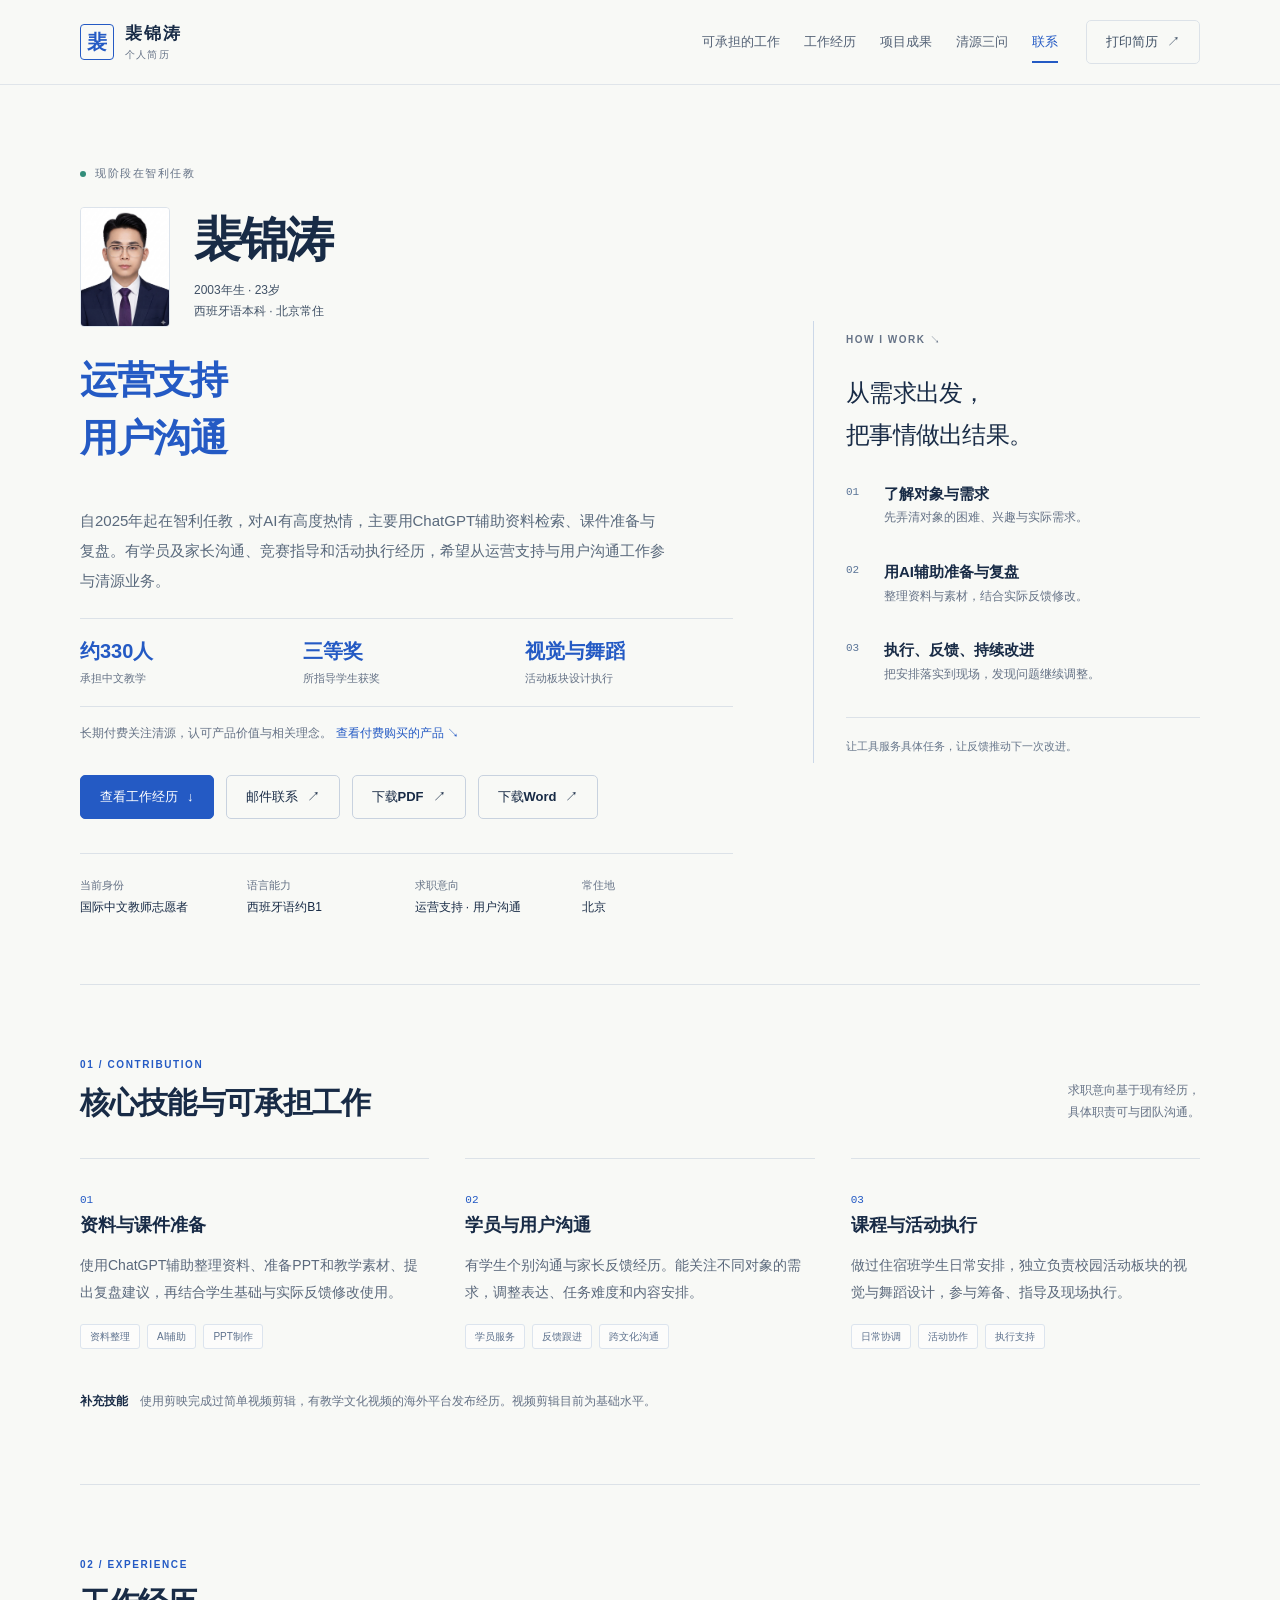
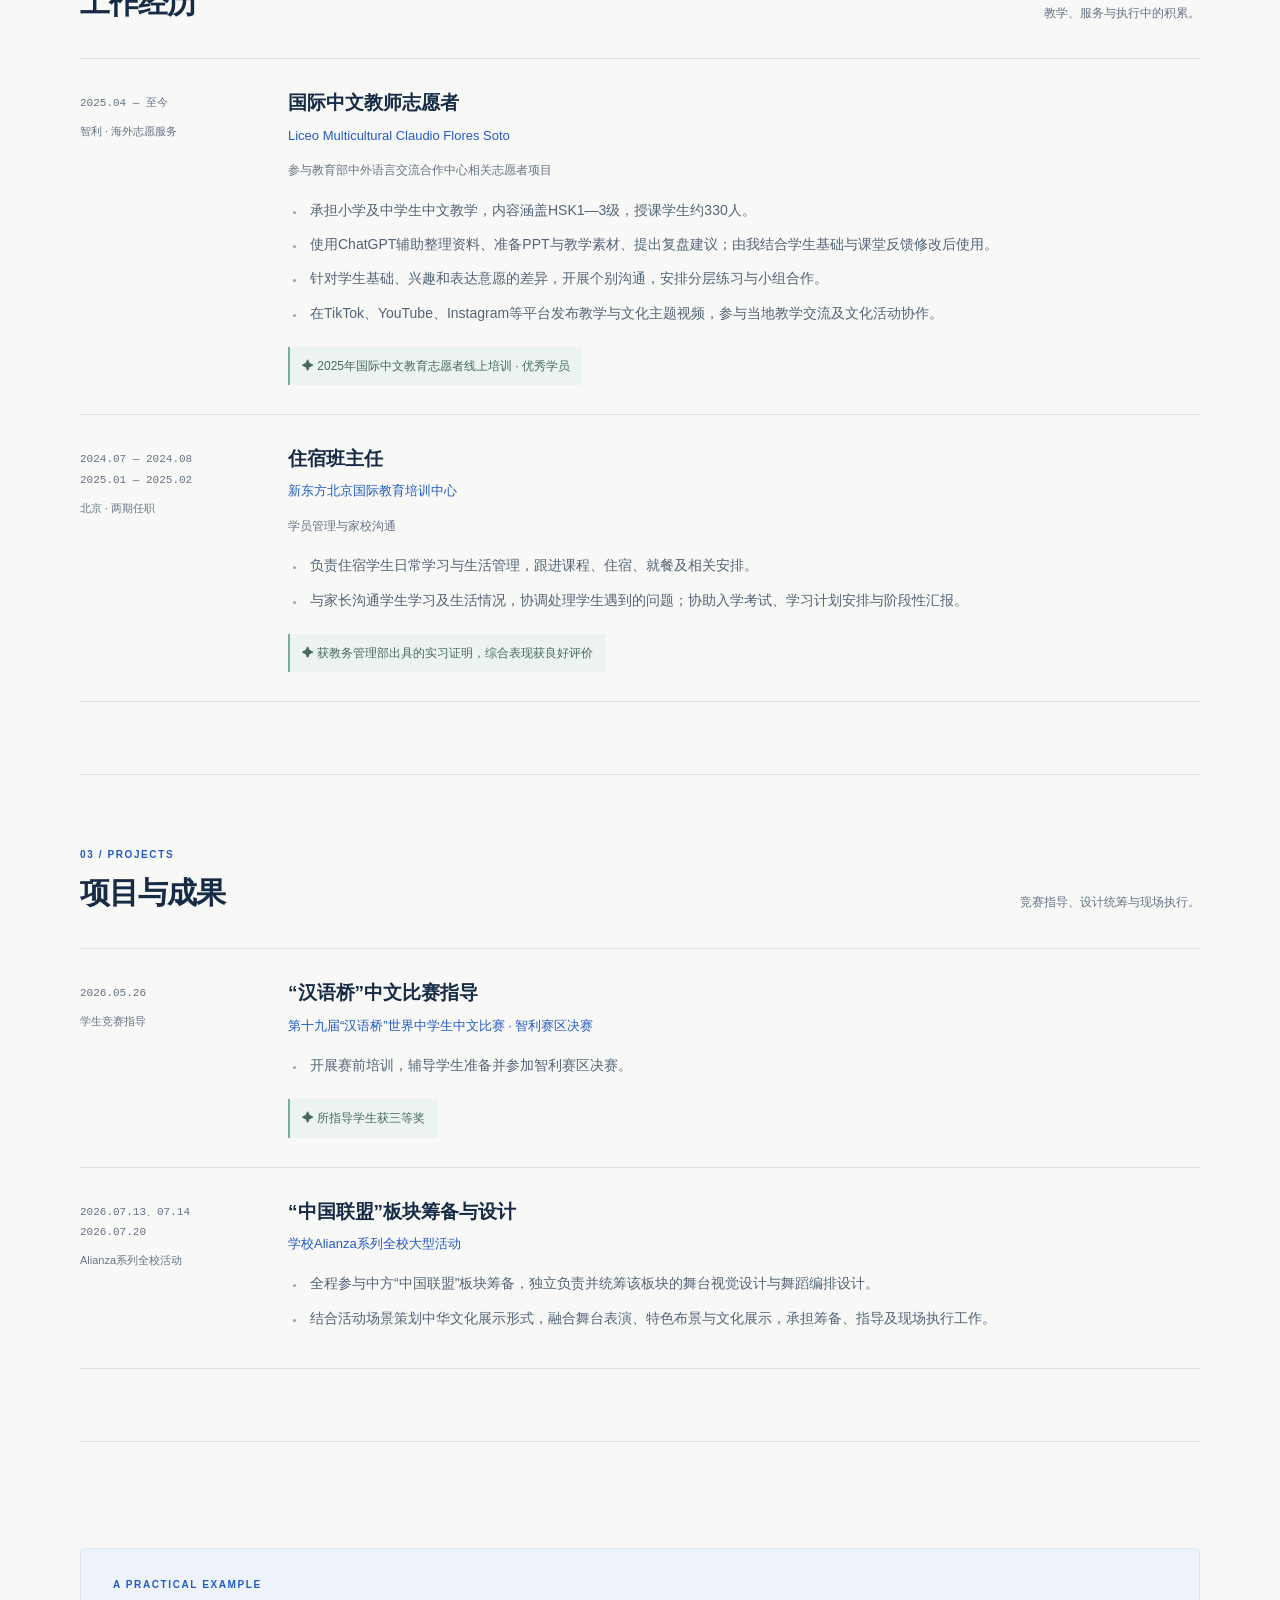
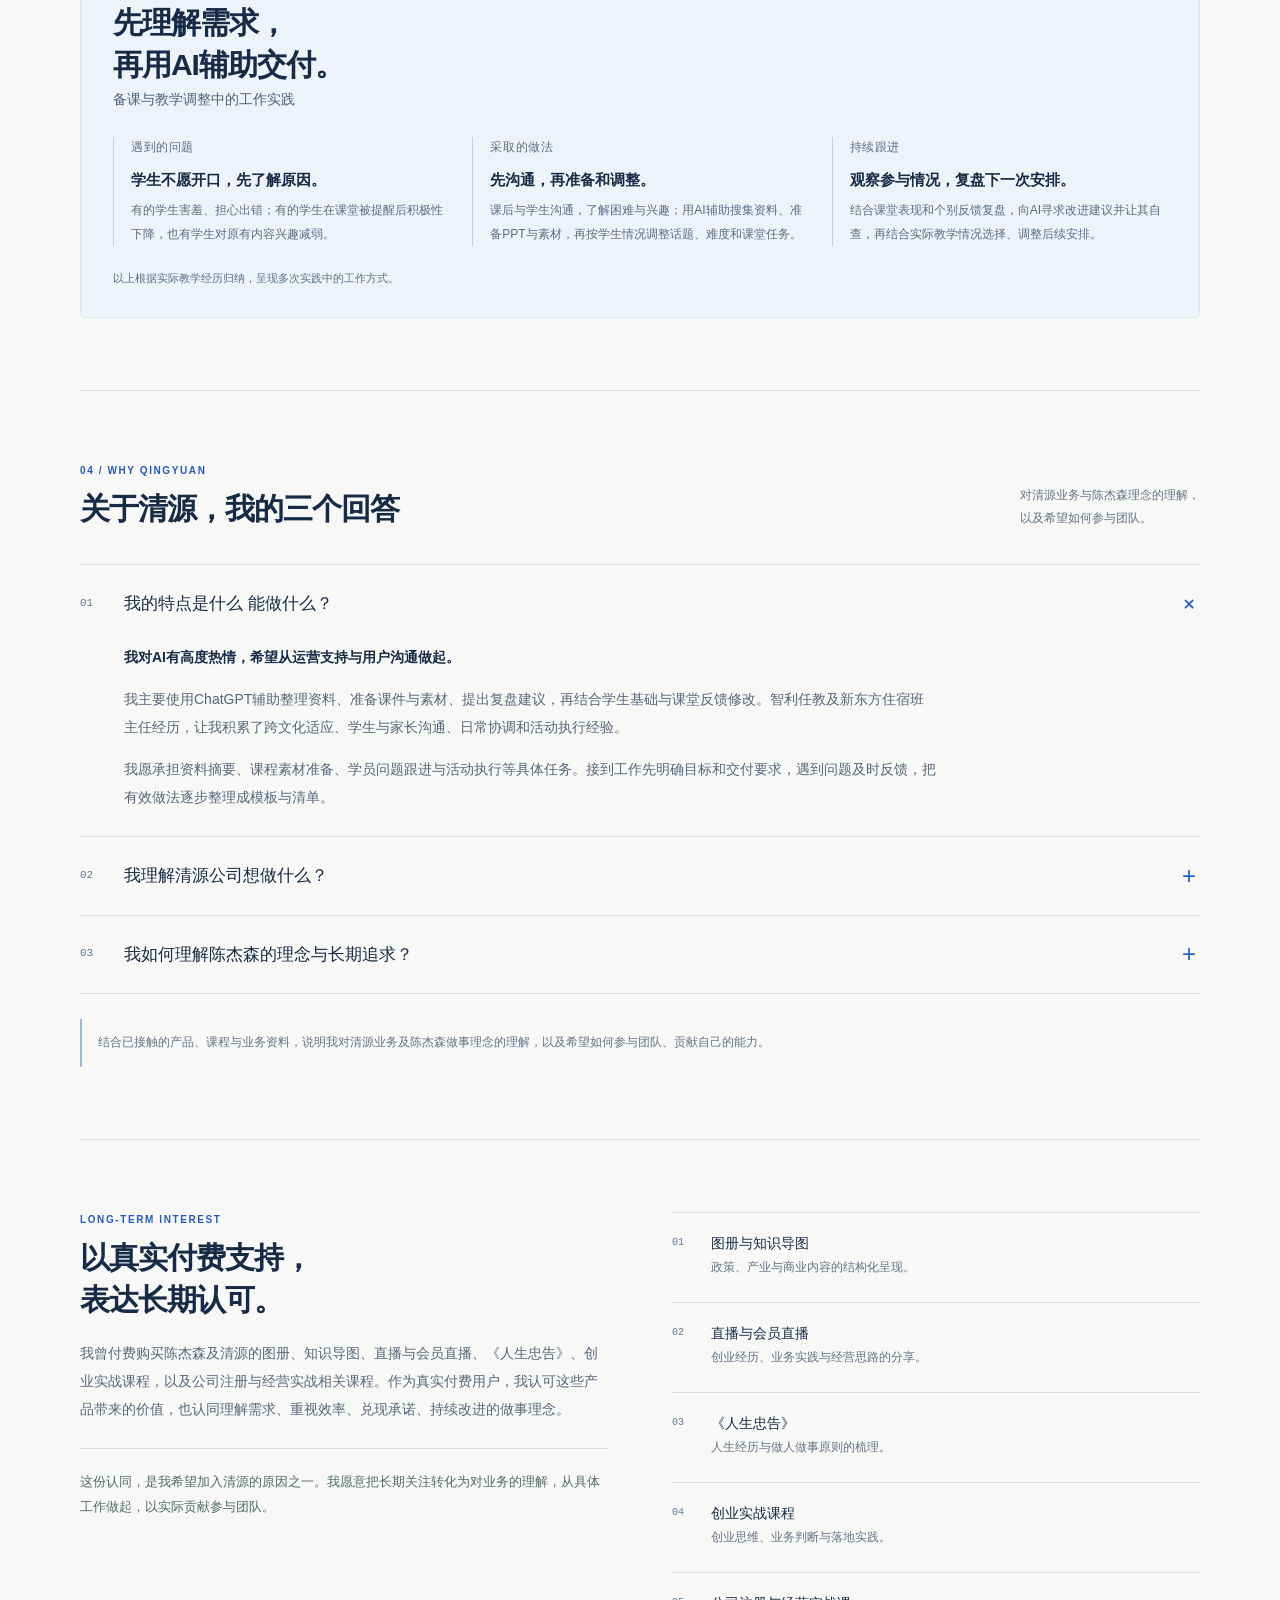
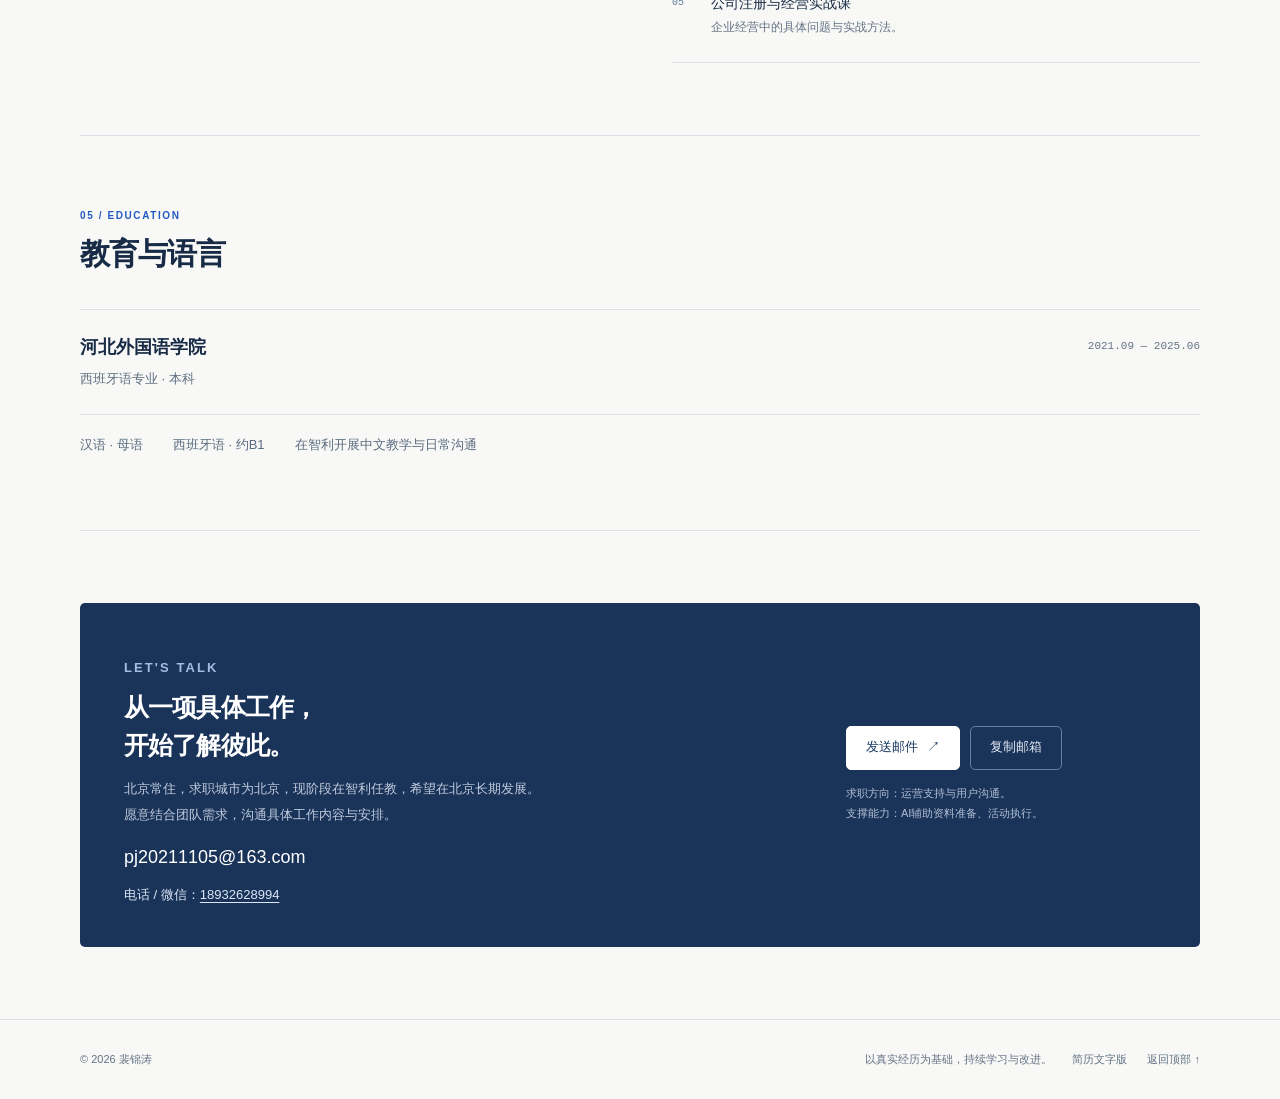
==== commit 819ee5bb: "Refine Qingyuan application answers and synchronize resume documents" ====
--- a/index.html
+++ b/index.html
@@ -82,7 +82,7 @@
     <section class="section container" id="capabilities" aria-labelledby="capabilities-title">
       <div class="section-heading"><div><p class="section-label">01 / CONTRIBUTION</p><h2 class="section-title" id="capabilities-title">核心技能与可承担工作</h2></div><p class="section-note">求职意向基于现有经历，<br>具体职责可与团队沟通。</p></div>
       <div class="capability-grid">
-        <article class="capability"><span class="capability-number">01</span><h3>资料与课件准备</h3><p>使用ChatGPT辅助搜集课程资料、整理内容、制作PPT和教学素材，并根据实际反馈继续修改。</p><div class="tag-list"><span class="tag">资料整理</span><span class="tag">AI辅助</span><span class="tag">PPT制作</span></div></article>
+        <article class="capability"><span class="capability-number">01</span><h3>资料与课件准备</h3><p>使用ChatGPT辅助整理资料、准备PPT和教学素材、提出复盘建议，再结合学生基础与实际反馈修改使用。</p><div class="tag-list"><span class="tag">资料整理</span><span class="tag">AI辅助</span><span class="tag">PPT制作</span></div></article>
         <article class="capability"><span class="capability-number">02</span><h3>学员与用户沟通</h3><p>有学生个别沟通与家长反馈经历。能关注不同对象的需求，调整表达、任务难度和内容安排。</p><div class="tag-list"><span class="tag">学员服务</span><span class="tag">反馈跟进</span><span class="tag">跨文化沟通</span></div></article>
         <article class="capability"><span class="capability-number">03</span><h3>课程与活动执行</h3><p>做过住宿班学生日常安排，独立负责校园活动板块的视觉与舞蹈设计，参与筹备、指导及现场执行。</p><div class="tag-list"><span class="tag">日常协调</span><span class="tag">活动协作</span><span class="tag">执行支持</span></div></article>
       </div>
@@ -100,7 +100,7 @@
             <p class="experience-sub">参与教育部中外语言交流合作中心相关志愿者项目</p>
             <ul class="experience-bullets">
               <li>承担小学及中学生中文教学，内容涵盖HSK1—3级，授课学生约330人。</li>
-              <li>使用ChatGPT辅助制作PPT、整理课程资料及教学素材，结合课堂情况开展课后复盘，调整后续教学安排。</li>
+              <li>使用ChatGPT辅助整理资料、准备PPT与教学素材、提出复盘建议；由我结合学生基础与课堂反馈修改后使用。</li>
               <li>针对学生基础、兴趣和表达意愿的差异，开展个别沟通，安排分层练习与小组合作。</li>
               <li>在TikTok、YouTube、Instagram等平台发布教学与文化主题视频，参与当地教学交流及文化活动协作。</li>
             </ul>
@@ -162,13 +162,13 @@
     </section>
 
     <section class="section container" id="qingyuan" aria-labelledby="qingyuan-title">
-      <div class="section-heading"><div><p class="section-label">04 / WHY QINGYUAN</p><h2 class="section-title" id="qingyuan-title">关于清源，我的三个回答</h2></div><p class="section-note">基于已接触的产品、社群与业务资料，<br>形成的个人理解。</p></div>
+      <div class="section-heading"><div><p class="section-label">04 / WHY QINGYUAN</p><h2 class="section-title" id="qingyuan-title">关于清源，我的三个回答</h2></div><p class="section-note">对清源业务与陈杰森理念的理解，<br>以及希望如何参与团队。</p></div>
       <div class="questions">
-        <details class="question" open><summary><span class="question-number">01</span><span class="question-title">我的特点是什么，能做什么？</span><span class="question-icon" aria-hidden="true">+</span></summary><div class="answer"><p>我对AI有高度热情，主要使用ChatGPT，愿意在真实任务中使用工具、根据反馈调整做法。智利任教和新东方住宿班主任的经历，让我持续练习理解不同对象、沟通问题和落实安排。</p><p>我希望从运营支持与用户沟通做起，承担资料与内容准备、学员服务和活动执行等具体工作。接到任务先明确目标与交付要求，过程中及时反馈问题，也愿意把有效做法逐步整理成模板和清单，方便团队复用。</p></div></details>
-        <details class="question"><summary><span class="question-number">02</span><span class="question-title">我理解清源公司想做什么？</span><span class="question-icon" aria-hidden="true">+</span></summary><div class="answer"><p>我理解清源在把政策与产业研究、AI、内容和IP、社群连接到真实业务：用研究判断需求，用内容建立联系，再通过营销、企业服务和具体项目完成交付，形成收入与经营性资产。</p><p>从数智营销等业务资料中，我看到的不只是取得订单，还有素材准备、执行、数据反馈、交付验收与回款。我的理解是，清源既在积累可持续经营的业务，也在建设能够复制的组织能力，为长期资本化和更广泛的合作创造基础。</p><p>我希望先在自己能承担的环节做好资料、沟通和执行，逐步理解一项服务怎样真正为客户解决问题。</p></div></details>
-        <details class="question"><summary><span class="question-number">03</span><span class="question-title">我理解负责人追求的是什么？</span><span class="question-icon" aria-hidden="true">+</span></summary><div class="answer"><p>从《人生忠告》中，我读到三条相互连接的追求：以信誉积累长期信任，用AI和体系放大个人与组织的能力，再把事业积累转化为生命、价值与财富的延续。我理解，资本化和合作网络是实现长远目标的路径，而每一次兑现承诺是这条路的基础。</p><p>我最认同的是把信任落实到做事上。对我而言，加入团队意味着忠于共同确定的目标，认真履行职责，有问题及时说明，有不同意见基于事实沟通。我愿意从具体工作开始，以持续学习和实际交付建立长期合作。</p></div></details>
-      </div>
-      <p class="reading-note">结合已接触的《人生忠告》、社群与业务材料形成个人理解，期待在交流中进一步校准。</p>
+<details class="question" open><summary><span class="question-number">01</span><span class="question-title">我的特点是什么 能做什么？</span><span class="question-icon" aria-hidden="true">+</span></summary><div class="answer"><p><strong>我对AI有高度热情，希望从运营支持与用户沟通做起。</strong></p><p>我主要使用ChatGPT辅助整理资料、准备课件与素材、提出复盘建议，再结合学生基础与课堂反馈修改。智利任教及新东方住宿班主任经历，让我积累了跨文化适应、学生与家长沟通、日常协调和活动执行经验。</p><p>我愿承担资料摘要、课程素材准备、学员问题跟进与活动执行等具体任务。接到工作先明确目标和交付要求，遇到问题及时反馈，把有效做法逐步整理成模板与清单。</p></div></details>
+<details class="question"><summary><span class="question-number">02</span><span class="question-title">我理解清源公司想做什么？</span><span class="question-icon" aria-hidden="true">+</span></summary><div class="answer"><p><strong>把研究与AI应用转化为客户愿意付费、能够持续交付的业务。</strong></p><p>我理解，清源通过政策与产业研究识别政府、企业和个人的需求，以内容、IP和社群建立连接，再通过课程、数智营销及企业服务实现收入，积累经营性资产，为长期资本化与合作网络建设打基础。</p><p>数智营销材料中的素材准备、执行、数据反馈、验收与回款，让我看到业务全程的重要性。我希望先做好资料、沟通与执行环节，逐步理解客户需求如何转化为实际交付。</p></div></details>
+<details class="question"><summary><span class="question-number">03</span><span class="question-title">我如何理解陈杰森的理念与长期追求？</span><span class="question-icon" aria-hidden="true">+</span></summary><div class="answer"><p><strong>在他的阶段论中，我理解三个阶段的区别在于收入来源、资源组织能力与规则制定权。</strong></p><ul class="stage-list"><li><strong>第一阶段 无产阶级：</strong>主要靠劳动所得获取收入。</li><li><strong>第二阶段 资产阶级：</strong>通过经营、组织资源和资本利得积累财富。</li><li><strong>第三阶段 统治阶级：</strong>掌握生产要素分配及规则制定权，重视人的组织与影响力。</li></ul><p>结合《人生忠告》，我理解他希望这一代把第二阶段做到顶，通过事业、资本积累、社会影响力与可信合作网络，为下一代向第三阶段发展搭台阶，实现生命、价值与财富的延续。</p><p>我也理解其路径强调顺应环境、先做成业务，再用AI与知识积累形成可复制的能力，以信誉维系合作。对我而言，认同要落实为忠于共同目标、兑现承诺、基于事实提出意见，从具体交付中建立信任。</p></div></details>
+      </div>
+      <p class="reading-note">结合已接触的产品、课程与业务资料，说明我对清源业务及陈杰森做事理念的理解，以及希望如何参与团队、贡献自己的能力。</p>
     </section>
 
     <section class="section container learning" id="learning" aria-labelledby="learning-title">
--- a/styles.css
+++ b/styles.css
@@ -258,6 +258,9 @@
 .question[open] .question-icon { transform: rotate(45deg); }
 .answer { max-width: 850px; margin-left: 44px; padding: 0 37px 25px 0; color: #56667b; font-size: 14px; line-height: 2; }
 .answer p + p { margin-top: 12px; }
+.stage-list { margin: 16px 0; padding-left: 1.3em; }
+.stage-list li { margin: 8px 0; }
+.stage-list strong { color: var(--ink); }
 .reading-note { margin-top: 25px; padding: 12px 16px; border-left: 2px solid #a3b9da; color: var(--muted); font-size: 12px; line-height: 1.95; }
 
 .learning { display: grid; grid-template-columns: minmax(0, 1fr) minmax(0, 1fr); gap: 64px; }
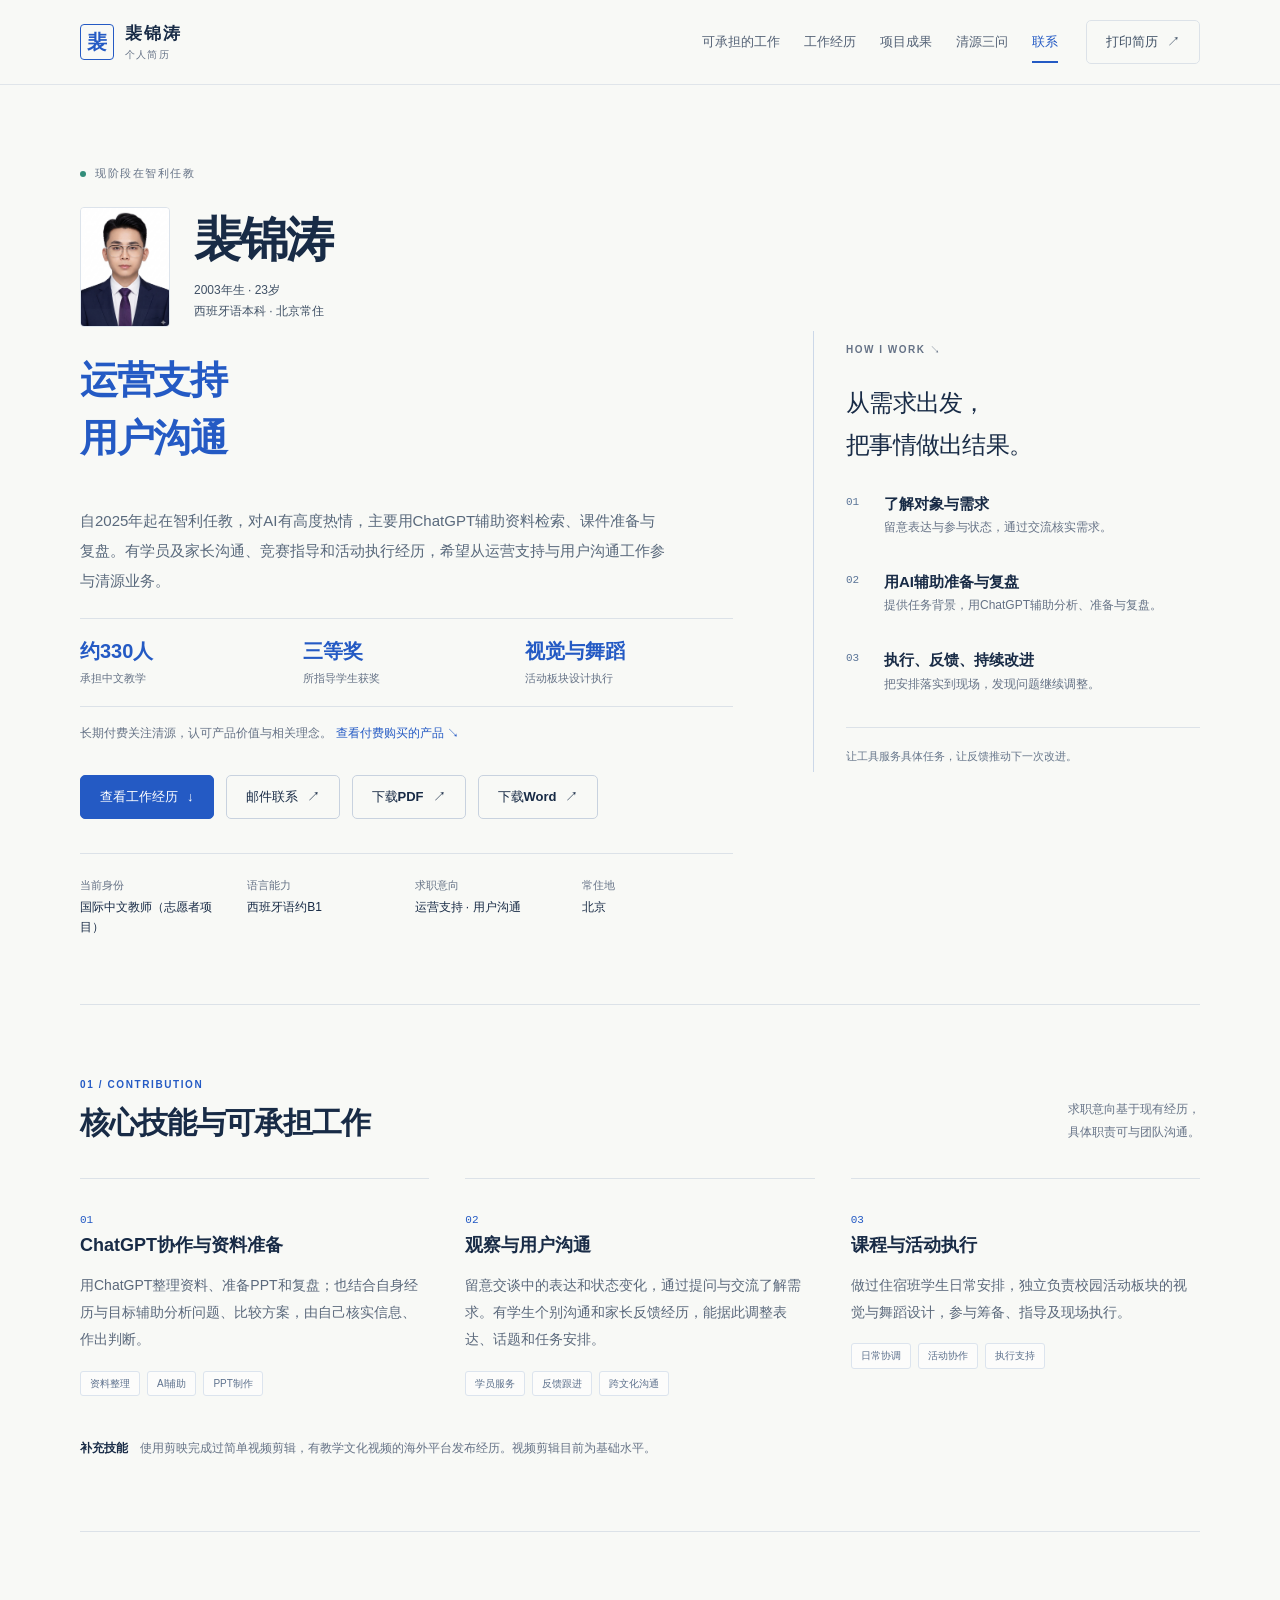
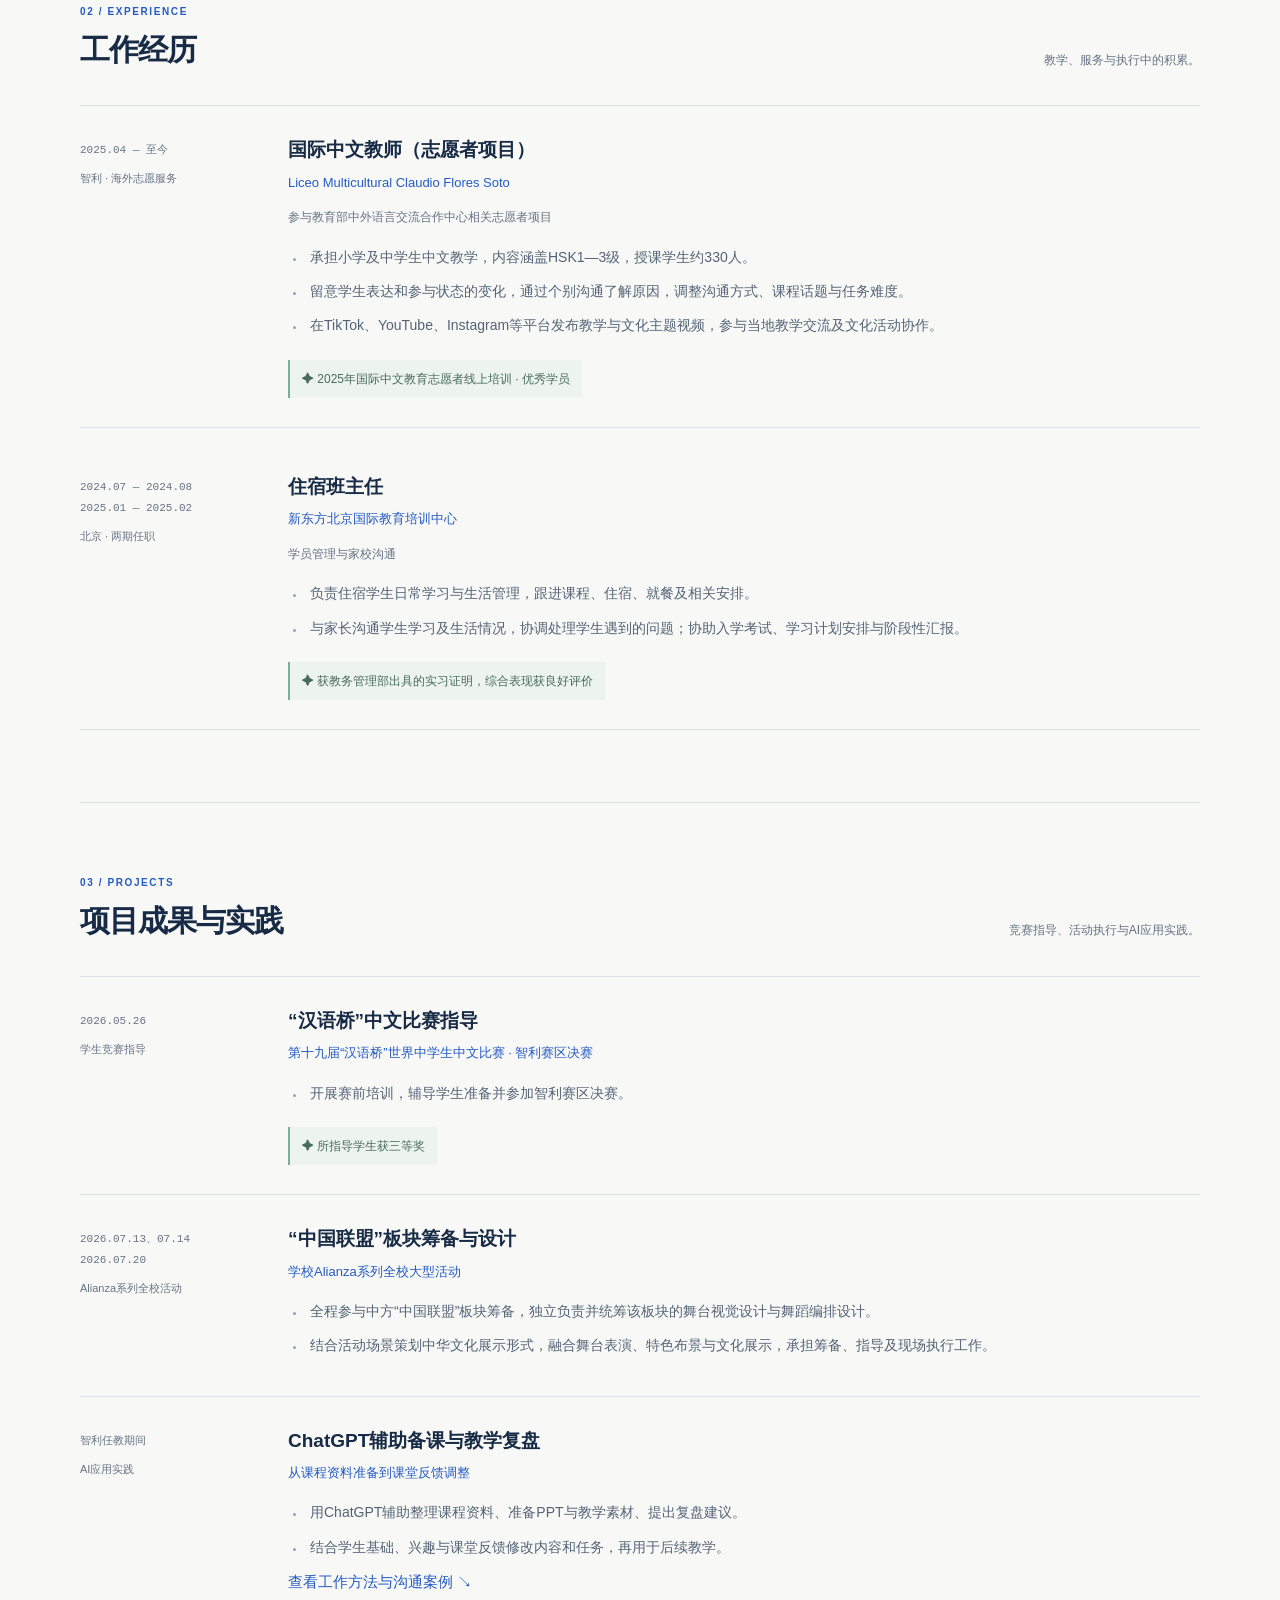
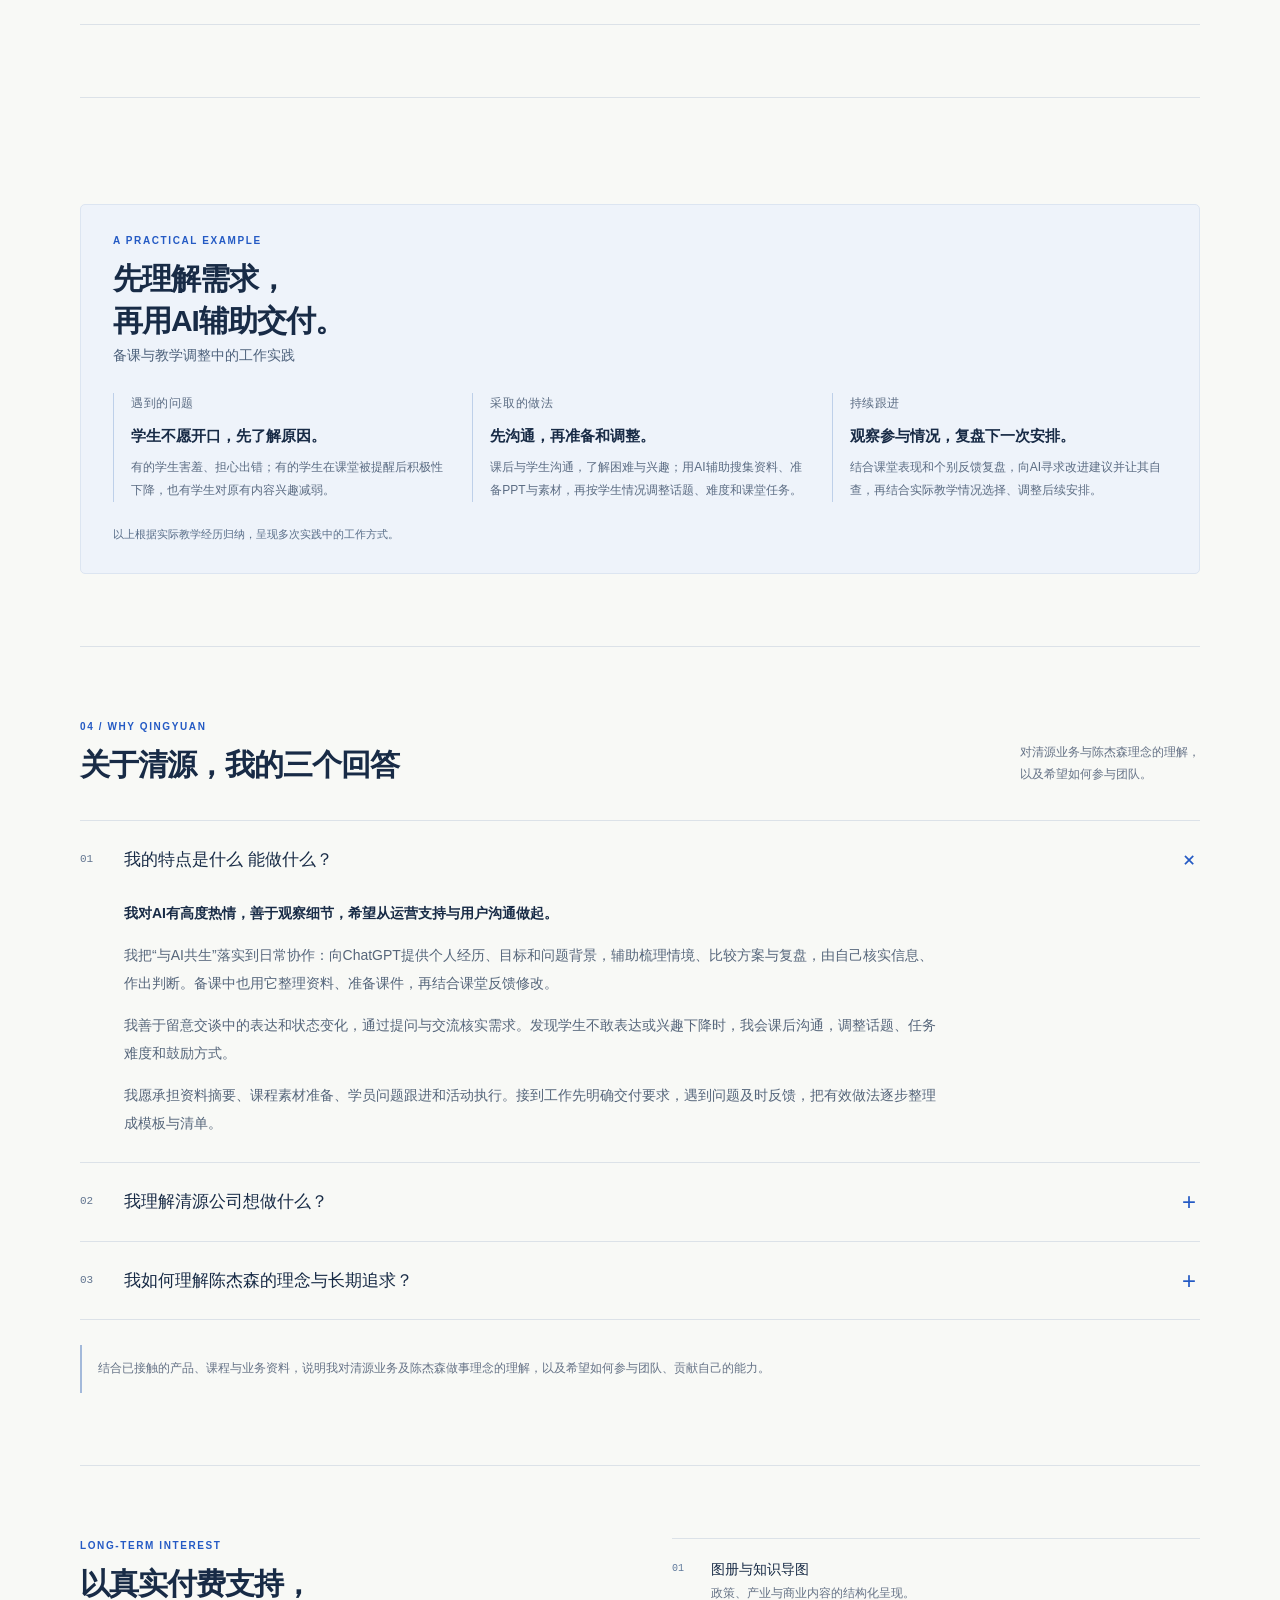
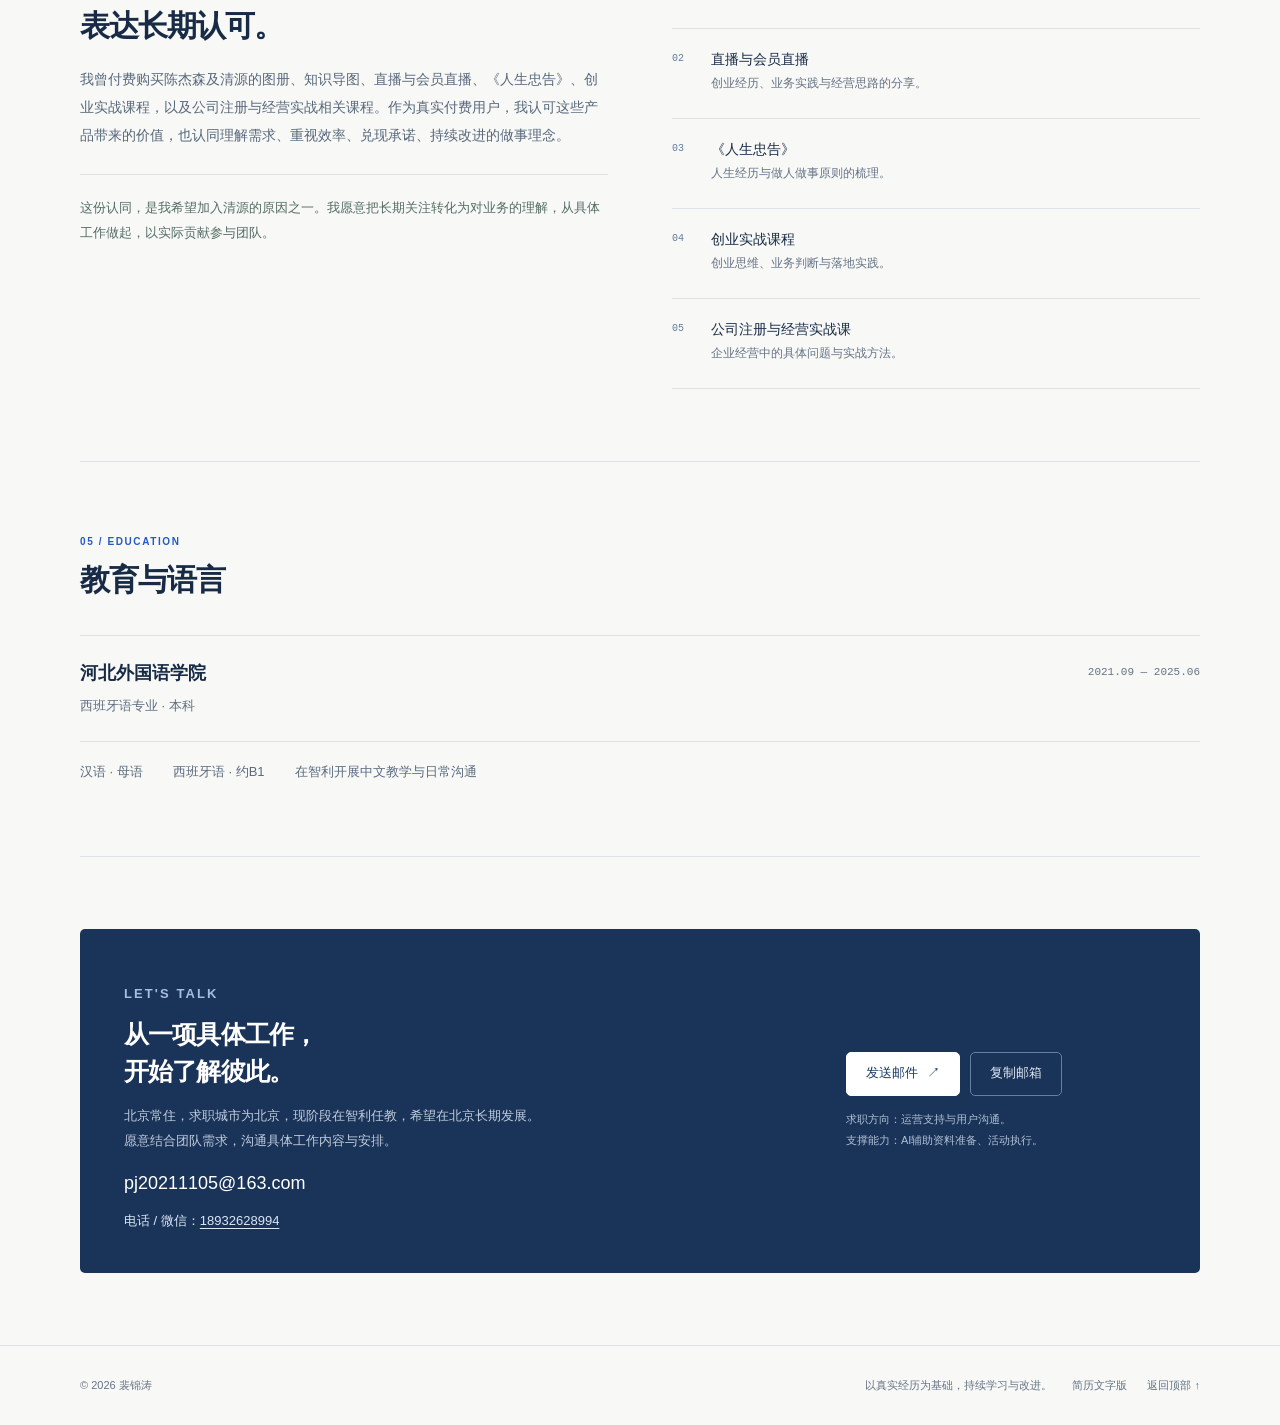
==== commit 75e37838: "Clarify teaching role, observation skills and AI collaboration; improve resume spacing" ====
--- a/index.html
+++ b/index.html
@@ -61,7 +61,7 @@
           <a class="button button-secondary" href="resume.docx" download="裴锦涛简历.docx">下载Word <span aria-hidden="true">↗</span></a>
         </div>
         <div class="hero-meta" aria-label="基本信息">
-          <div class="meta-item"><span class="meta-label">当前身份</span><span class="meta-value">国际中文教师志愿者</span></div>
+          <div class="meta-item"><span class="meta-label">当前身份</span><span class="meta-value">国际中文教师（志愿者项目）</span></div>
           <div class="meta-item"><span class="meta-label">语言能力</span><span class="meta-value">西班牙语约B1</span></div>
           <div class="meta-item"><span class="meta-label">求职意向</span><span class="meta-value">运营支持 · 用户沟通</span></div>
           <div class="meta-item"><span class="meta-label">常住地</span><span class="meta-value">北京</span></div>
@@ -71,8 +71,8 @@
         <p class="aside-kicker">HOW I WORK <span aria-hidden="true">↘</span></p>
         <h2>从需求出发，<br>把事情做出结果。</h2>
         <div class="workflow">
-          <div class="workflow-item"><span class="step-num">01</span><div><p class="workflow-title">了解对象与需求</p><p class="workflow-desc">先弄清对象的困难、兴趣与实际需求。</p></div></div>
-          <div class="workflow-item"><span class="step-num">02</span><div><p class="workflow-title">用AI辅助准备与复盘</p><p class="workflow-desc">整理资料与素材，结合实际反馈修改。</p></div></div>
+          <div class="workflow-item"><span class="step-num">01</span><div><p class="workflow-title">了解对象与需求</p><p class="workflow-desc">留意表达与参与状态，通过交流核实需求。</p></div></div>
+          <div class="workflow-item"><span class="step-num">02</span><div><p class="workflow-title">用AI辅助准备与复盘</p><p class="workflow-desc">提供任务背景，用ChatGPT辅助分析、准备与复盘。</p></div></div>
           <div class="workflow-item"><span class="step-num">03</span><div><p class="workflow-title">执行、反馈、持续改进</p><p class="workflow-desc">把安排落实到现场，发现问题继续调整。</p></div></div>
         </div>
         <p class="aside-foot">让工具服务具体任务，让反馈推动下一次改进。</p>
@@ -82,8 +82,8 @@
     <section class="section container" id="capabilities" aria-labelledby="capabilities-title">
       <div class="section-heading"><div><p class="section-label">01 / CONTRIBUTION</p><h2 class="section-title" id="capabilities-title">核心技能与可承担工作</h2></div><p class="section-note">求职意向基于现有经历，<br>具体职责可与团队沟通。</p></div>
       <div class="capability-grid">
-        <article class="capability"><span class="capability-number">01</span><h3>资料与课件准备</h3><p>使用ChatGPT辅助整理资料、准备PPT和教学素材、提出复盘建议，再结合学生基础与实际反馈修改使用。</p><div class="tag-list"><span class="tag">资料整理</span><span class="tag">AI辅助</span><span class="tag">PPT制作</span></div></article>
-        <article class="capability"><span class="capability-number">02</span><h3>学员与用户沟通</h3><p>有学生个别沟通与家长反馈经历。能关注不同对象的需求，调整表达、任务难度和内容安排。</p><div class="tag-list"><span class="tag">学员服务</span><span class="tag">反馈跟进</span><span class="tag">跨文化沟通</span></div></article>
+        <article class="capability"><span class="capability-number">01</span><h3>ChatGPT协作与资料准备</h3><p>用ChatGPT整理资料、准备PPT和复盘；也结合自身经历与目标辅助分析问题、比较方案，由自己核实信息、作出判断。</p><div class="tag-list"><span class="tag">资料整理</span><span class="tag">AI辅助</span><span class="tag">PPT制作</span></div></article>
+        <article class="capability"><span class="capability-number">02</span><h3>观察与用户沟通</h3><p>留意交谈中的表达和状态变化，通过提问与交流了解需求。有学生个别沟通和家长反馈经历，能据此调整表达、话题和任务安排。</p><div class="tag-list"><span class="tag">学员服务</span><span class="tag">反馈跟进</span><span class="tag">跨文化沟通</span></div></article>
         <article class="capability"><span class="capability-number">03</span><h3>课程与活动执行</h3><p>做过住宿班学生日常安排，独立负责校园活动板块的视觉与舞蹈设计，参与筹备、指导及现场执行。</p><div class="tag-list"><span class="tag">日常协调</span><span class="tag">活动协作</span><span class="tag">执行支持</span></div></article>
       </div>
       <p class="skill-note"><strong>补充技能</strong>　使用剪映完成过简单视频剪辑，有教学文化视频的海外平台发布经历。视频剪辑目前为基础水平。</p>
@@ -95,13 +95,12 @@
         <article class="experience">
           <div class="experience-date">2025.04 — 至今<span>智利 · 海外志愿服务</span></div>
           <div class="experience-main">
-            <h3 class="experience-title">国际中文教师志愿者</h3>
+            <h3 class="experience-title">国际中文教师（志愿者项目）</h3>
             <p class="experience-org" lang="es">Liceo Multicultural Claudio Flores Soto</p>
             <p class="experience-sub">参与教育部中外语言交流合作中心相关志愿者项目</p>
             <ul class="experience-bullets">
               <li>承担小学及中学生中文教学，内容涵盖HSK1—3级，授课学生约330人。</li>
-              <li>使用ChatGPT辅助整理资料、准备PPT与教学素材、提出复盘建议；由我结合学生基础与课堂反馈修改后使用。</li>
-              <li>针对学生基础、兴趣和表达意愿的差异，开展个别沟通，安排分层练习与小组合作。</li>
+              <li>留意学生表达和参与状态的变化，通过个别沟通了解原因，调整沟通方式、课程话题与任务难度。</li>
               <li>在TikTok、YouTube、Instagram等平台发布教学与文化主题视频，参与当地教学交流及文化活动协作。</li>
             </ul>
             <p class="inline-honor"><span aria-hidden="true">✦</span> 2025年国际中文教育志愿者线上培训 · 优秀学员</p>
@@ -124,7 +123,7 @@
     </section>
 
     <section class="section container" id="projects" aria-labelledby="projects-title">
-      <div class="section-heading"><div><p class="section-label">03 / PROJECTS</p><h2 class="section-title" id="projects-title">项目与成果</h2></div><p class="section-note">竞赛指导、设计统筹与现场执行。</p></div>
+      <div class="section-heading"><div><p class="section-label">03 / PROJECTS</p><h2 class="section-title" id="projects-title">项目成果与实践</h2></div><p class="section-note">竞赛指导、活动执行与AI应用实践。</p></div>
       <div class="experience-list">
         <article class="experience">
           <div class="experience-date">2026.05.26<span>学生竞赛指导</span></div>
@@ -144,6 +143,18 @@
               <li>全程参与中方“中国联盟”板块筹备，独立负责并统筹该板块的舞台视觉设计与舞蹈编排设计。</li>
               <li>结合活动场景策划中华文化展示形式，融合舞台表演、特色布景与文化展示，承担筹备、指导及现场执行工作。</li>
             </ul>
+          </div>
+        </article>
+        <article class="experience" id="ai-teaching-project">
+          <div class="experience-date">智利任教期间<span>AI应用实践</span></div>
+          <div class="experience-main">
+            <h3 class="experience-title">ChatGPT辅助备课与教学复盘</h3>
+            <p class="experience-org">从课程资料准备到课堂反馈调整</p>
+            <ul class="experience-bullets">
+              <li>用ChatGPT辅助整理课程资料、准备PPT与教学素材、提出复盘建议。</li>
+              <li>结合学生基础、兴趣与课堂反馈修改内容和任务，再用于后续教学。</li>
+            </ul>
+            <a href="#practice">查看工作方法与沟通案例 ↘</a>
           </div>
         </article>
       </div>
@@ -164,7 +175,7 @@
     <section class="section container" id="qingyuan" aria-labelledby="qingyuan-title">
       <div class="section-heading"><div><p class="section-label">04 / WHY QINGYUAN</p><h2 class="section-title" id="qingyuan-title">关于清源，我的三个回答</h2></div><p class="section-note">对清源业务与陈杰森理念的理解，<br>以及希望如何参与团队。</p></div>
       <div class="questions">
-<details class="question" open><summary><span class="question-number">01</span><span class="question-title">我的特点是什么 能做什么？</span><span class="question-icon" aria-hidden="true">+</span></summary><div class="answer"><p><strong>我对AI有高度热情，希望从运营支持与用户沟通做起。</strong></p><p>我主要使用ChatGPT辅助整理资料、准备课件与素材、提出复盘建议，再结合学生基础与课堂反馈修改。智利任教及新东方住宿班主任经历，让我积累了跨文化适应、学生与家长沟通、日常协调和活动执行经验。</p><p>我愿承担资料摘要、课程素材准备、学员问题跟进与活动执行等具体任务。接到工作先明确目标和交付要求，遇到问题及时反馈，把有效做法逐步整理成模板与清单。</p></div></details>
+<details class="question" open><summary><span class="question-number">01</span><span class="question-title">我的特点是什么 能做什么？</span><span class="question-icon" aria-hidden="true">+</span></summary><div class="answer"><p><strong>我对AI有高度热情，善于观察细节，希望从运营支持与用户沟通做起。</strong></p><p>我把“与AI共生”落实到日常协作：向ChatGPT提供个人经历、目标和问题背景，辅助梳理情境、比较方案与复盘，由自己核实信息、作出判断。备课中也用它整理资料、准备课件，再结合课堂反馈修改。</p><p>我善于留意交谈中的表达和状态变化，通过提问与交流核实需求。发现学生不敢表达或兴趣下降时，我会课后沟通，调整话题、任务难度和鼓励方式。</p><p>我愿承担资料摘要、课程素材准备、学员问题跟进和活动执行。接到工作先明确交付要求，遇到问题及时反馈，把有效做法逐步整理成模板与清单。</p></div></details>
 <details class="question"><summary><span class="question-number">02</span><span class="question-title">我理解清源公司想做什么？</span><span class="question-icon" aria-hidden="true">+</span></summary><div class="answer"><p><strong>把研究与AI应用转化为客户愿意付费、能够持续交付的业务。</strong></p><p>我理解，清源通过政策与产业研究识别政府、企业和个人的需求，以内容、IP和社群建立连接，再通过课程、数智营销及企业服务实现收入，积累经营性资产，为长期资本化与合作网络建设打基础。</p><p>数智营销材料中的素材准备、执行、数据反馈、验收与回款，让我看到业务全程的重要性。我希望先做好资料、沟通与执行环节，逐步理解客户需求如何转化为实际交付。</p></div></details>
 <details class="question"><summary><span class="question-number">03</span><span class="question-title">我如何理解陈杰森的理念与长期追求？</span><span class="question-icon" aria-hidden="true">+</span></summary><div class="answer"><p><strong>在他的阶段论中，我理解三个阶段的区别在于收入来源、资源组织能力与规则制定权。</strong></p><ul class="stage-list"><li><strong>第一阶段 无产阶级：</strong>主要靠劳动所得获取收入。</li><li><strong>第二阶段 资产阶级：</strong>通过经营、组织资源和资本利得积累财富。</li><li><strong>第三阶段 统治阶级：</strong>掌握生产要素分配及规则制定权，重视人的组织与影响力。</li></ul><p>结合《人生忠告》，我理解他希望这一代把第二阶段做到顶，通过事业、资本积累、社会影响力与可信合作网络，为下一代向第三阶段发展搭台阶，实现生命、价值与财富的延续。</p><p>我也理解其路径强调顺应环境、先做成业务，再用AI与知识积累形成可复制的能力，以信誉维系合作。对我而言，认同要落实为忠于共同目标、兑现承诺、基于事实提出意见，从具体交付中建立信任。</p></div></details>
       </div>
--- a/styles.css
+++ b/styles.css
@@ -520,3 +520,7 @@
 
 .contact-panel .contact-phone { margin-top: 8px; color: #dbe7f5; }
 .contact-phone a { color: inherit; text-decoration: underline; text-underline-offset: 3px; }
+
+/* Work experience separation */
+@media screen { #experience .experience + .experience { padding-top: 44px; } }
+@media screen and (max-width: 700px) { #experience .experience + .experience { padding-top: 34px; } }
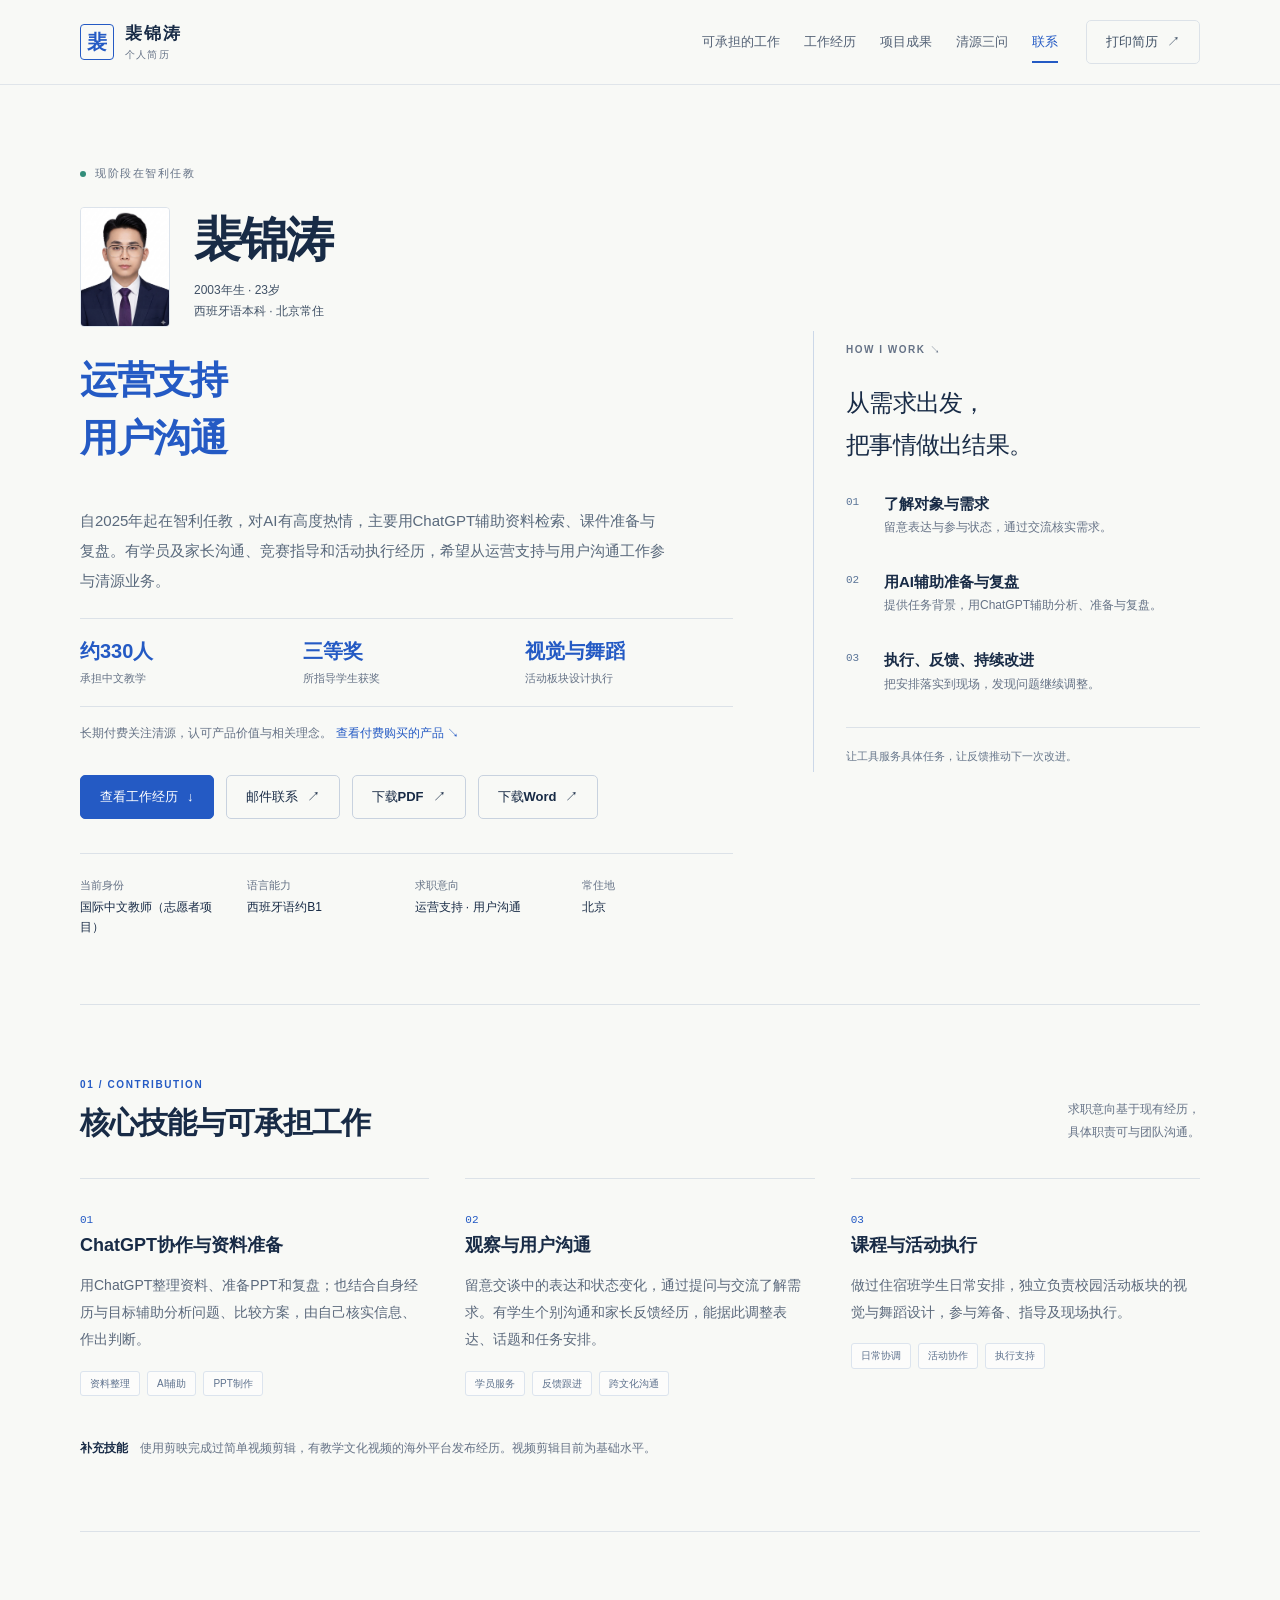
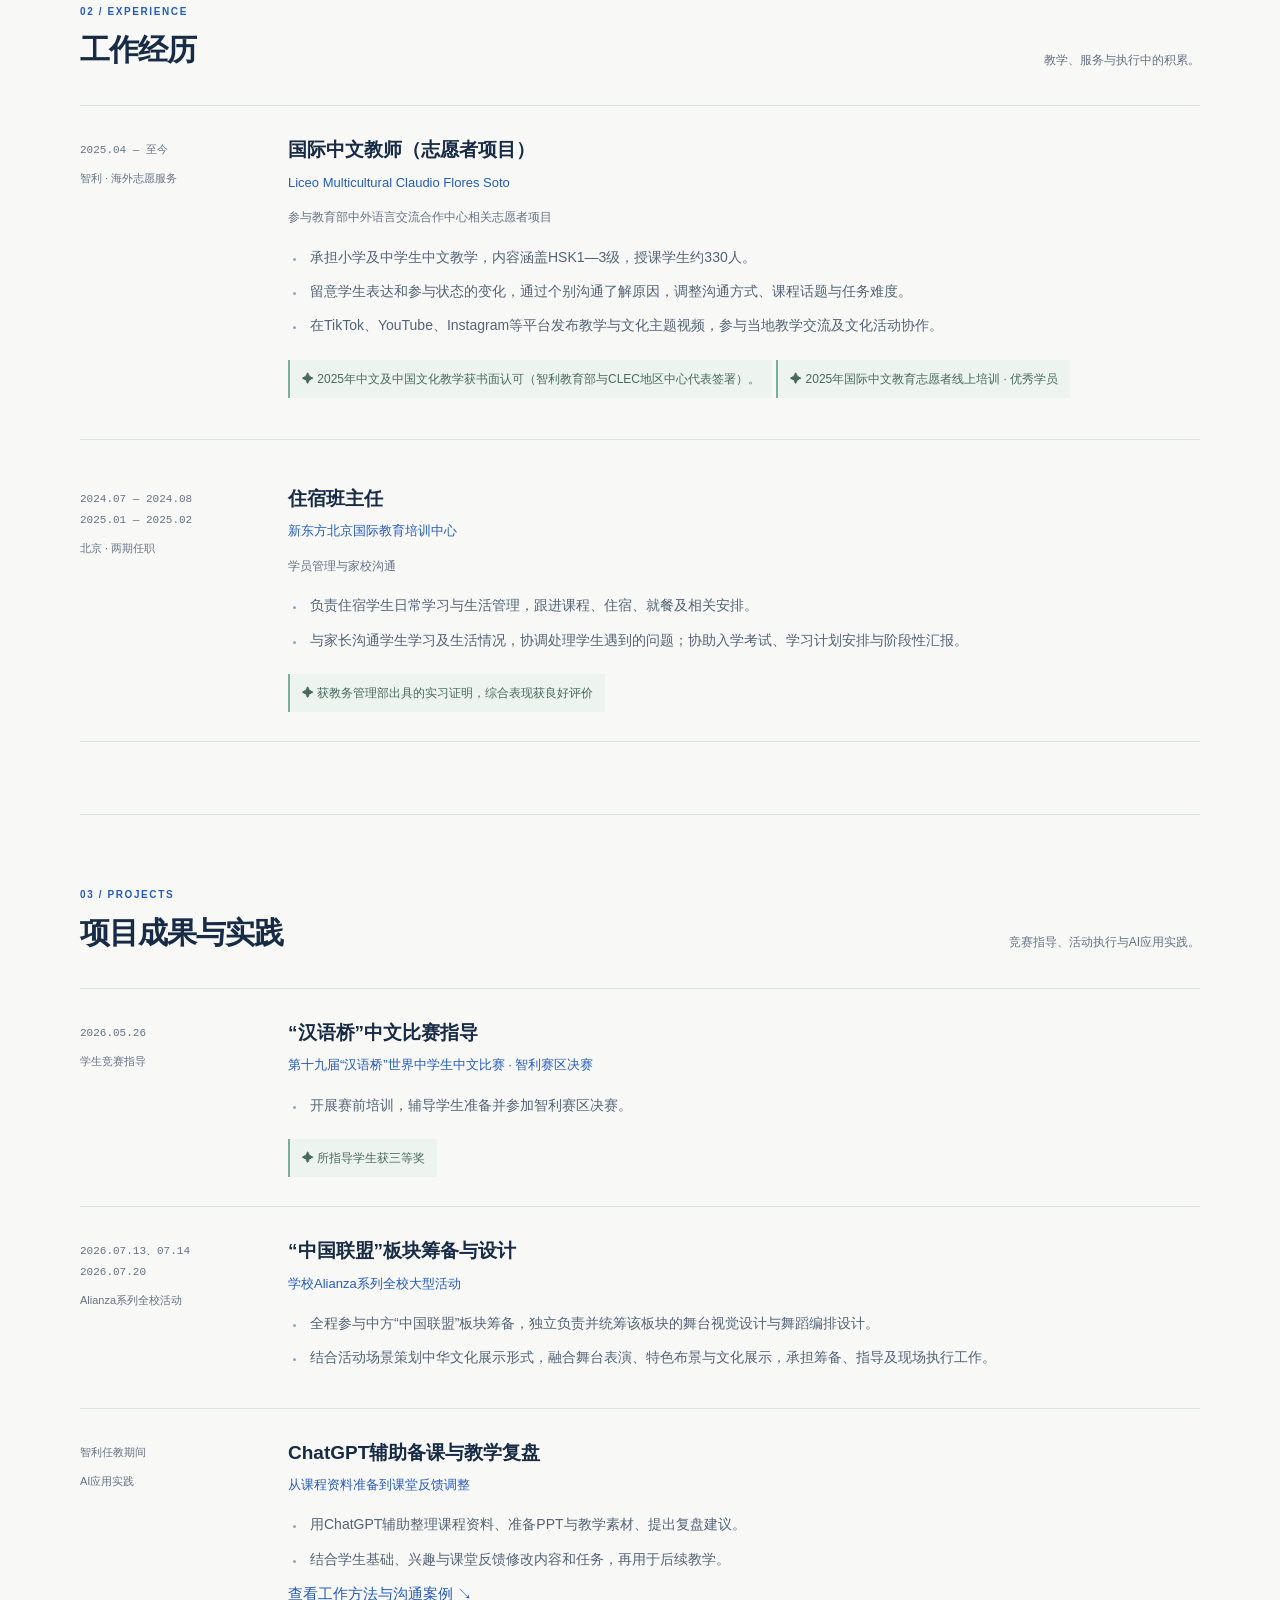
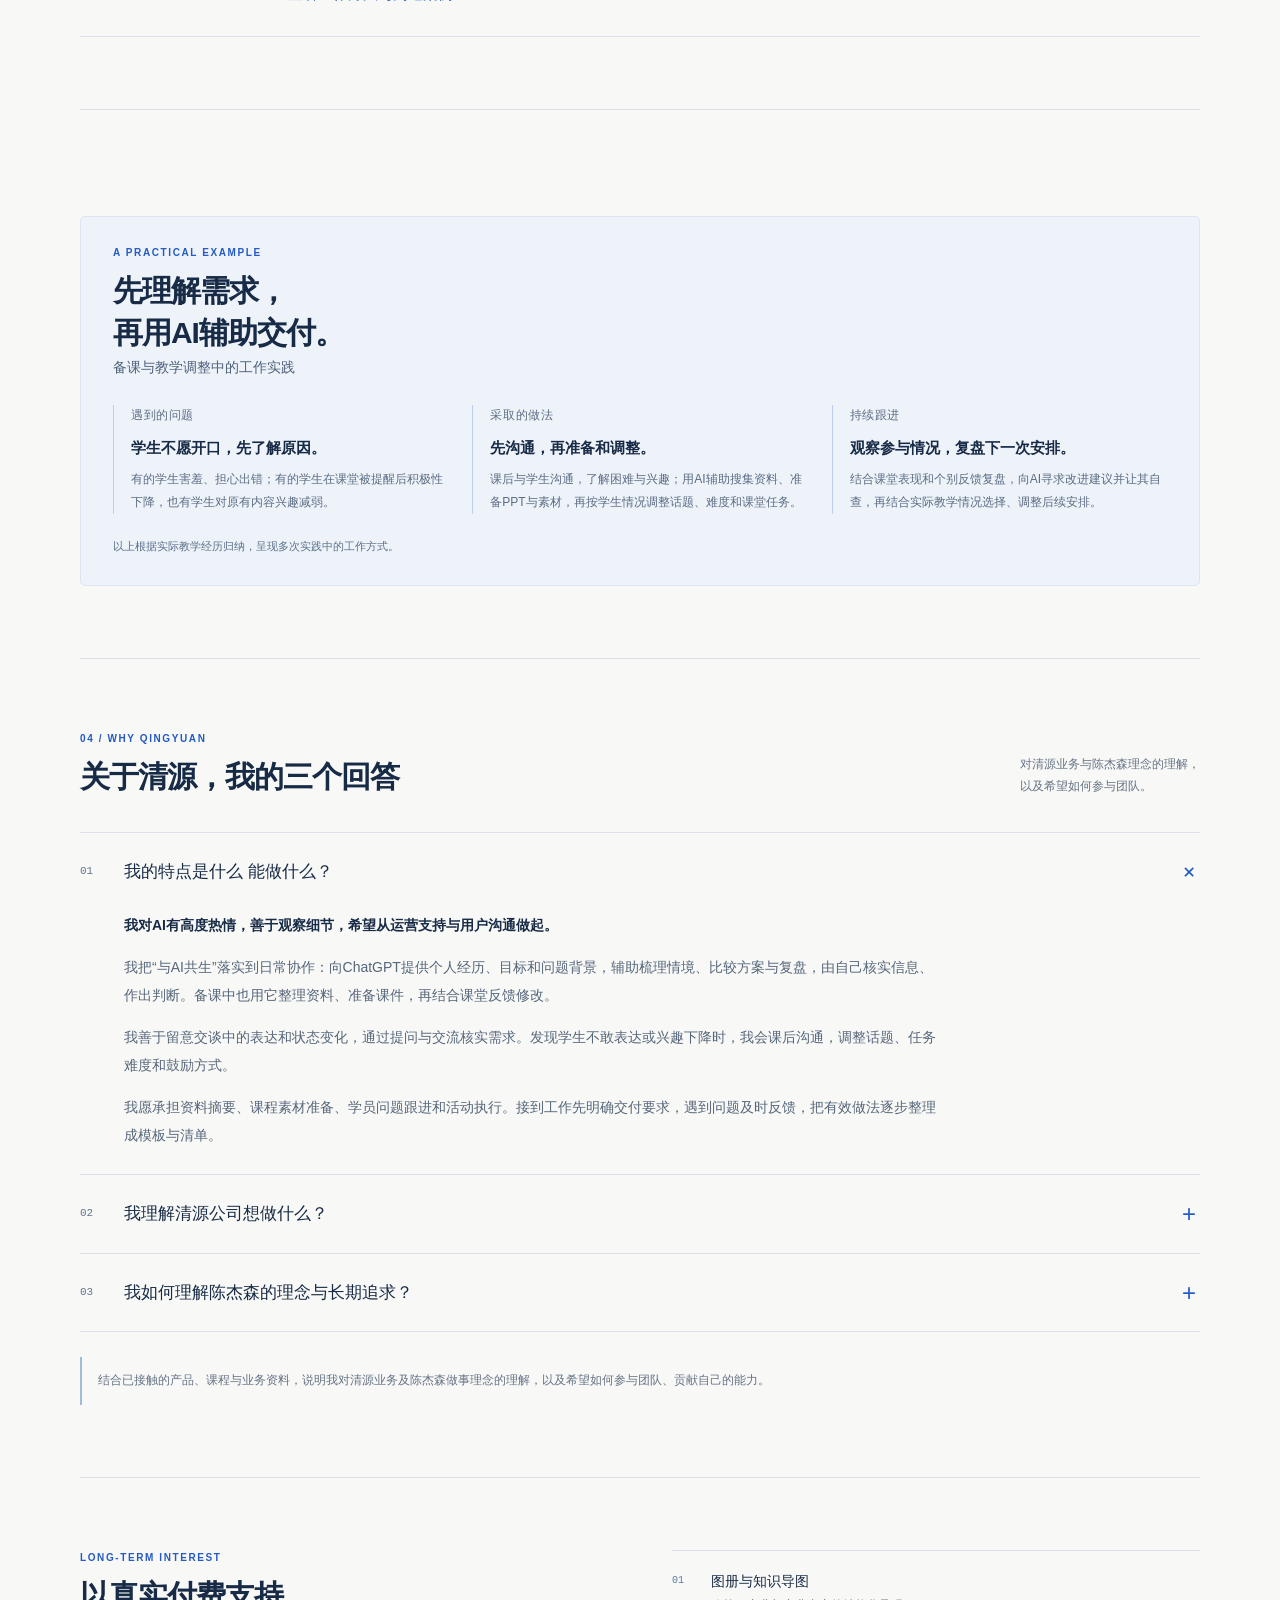
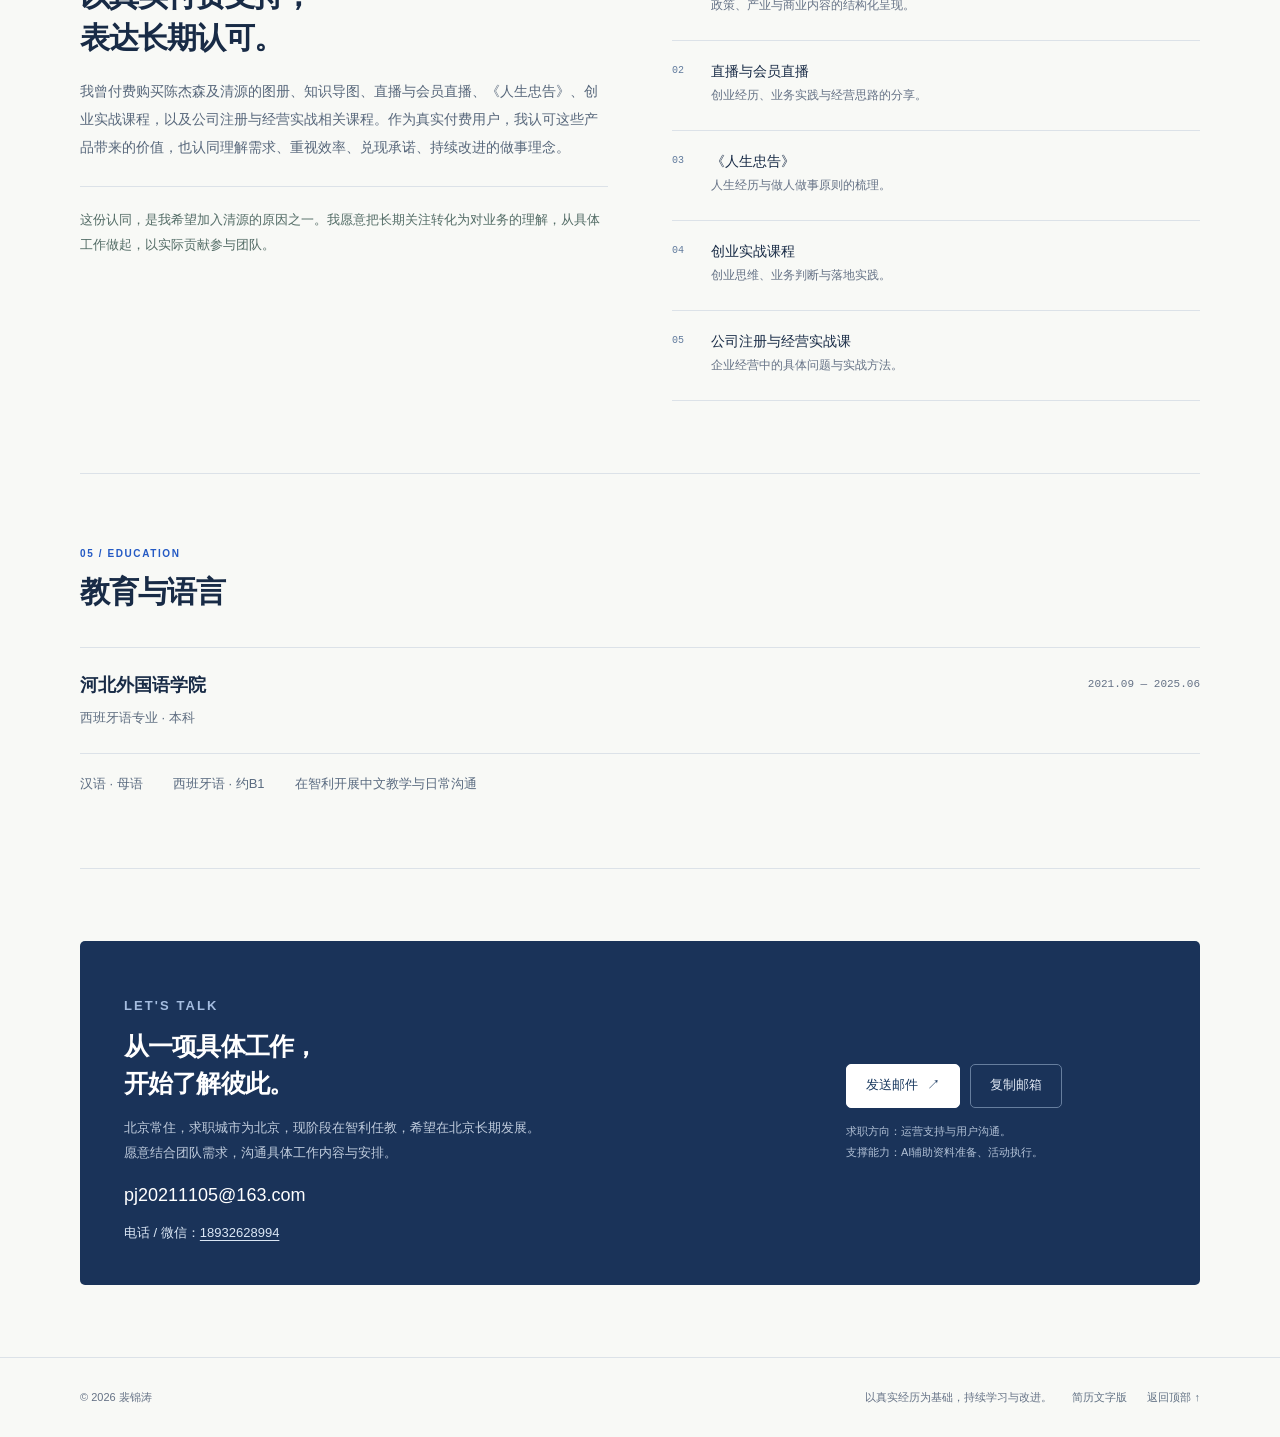
==== commit 1fcbd5ae: "Add verified teaching recognition and clarify trusted cooperation network" ====
--- a/index.html
+++ b/index.html
@@ -103,6 +103,7 @@
               <li>留意学生表达和参与状态的变化，通过个别沟通了解原因，调整沟通方式、课程话题与任务难度。</li>
               <li>在TikTok、YouTube、Instagram等平台发布教学与文化主题视频，参与当地教学交流及文化活动协作。</li>
             </ul>
+            <p class="inline-honor" id="teaching-recognition"><span aria-hidden="true">✦</span> 2025年中文及中国文化教学获书面认可（智利教育部与CLEC地区中心代表签署）。</p>
             <p class="inline-honor"><span aria-hidden="true">✦</span> 2025年国际中文教育志愿者线上培训 · 优秀学员</p>
           </div>
         </article>
@@ -176,7 +177,7 @@
       <div class="section-heading"><div><p class="section-label">04 / WHY QINGYUAN</p><h2 class="section-title" id="qingyuan-title">关于清源，我的三个回答</h2></div><p class="section-note">对清源业务与陈杰森理念的理解，<br>以及希望如何参与团队。</p></div>
       <div class="questions">
 <details class="question" open><summary><span class="question-number">01</span><span class="question-title">我的特点是什么 能做什么？</span><span class="question-icon" aria-hidden="true">+</span></summary><div class="answer"><p><strong>我对AI有高度热情，善于观察细节，希望从运营支持与用户沟通做起。</strong></p><p>我把“与AI共生”落实到日常协作：向ChatGPT提供个人经历、目标和问题背景，辅助梳理情境、比较方案与复盘，由自己核实信息、作出判断。备课中也用它整理资料、准备课件，再结合课堂反馈修改。</p><p>我善于留意交谈中的表达和状态变化，通过提问与交流核实需求。发现学生不敢表达或兴趣下降时，我会课后沟通，调整话题、任务难度和鼓励方式。</p><p>我愿承担资料摘要、课程素材准备、学员问题跟进和活动执行。接到工作先明确交付要求，遇到问题及时反馈，把有效做法逐步整理成模板与清单。</p></div></details>
-<details class="question"><summary><span class="question-number">02</span><span class="question-title">我理解清源公司想做什么？</span><span class="question-icon" aria-hidden="true">+</span></summary><div class="answer"><p><strong>把研究与AI应用转化为客户愿意付费、能够持续交付的业务。</strong></p><p>我理解，清源通过政策与产业研究识别政府、企业和个人的需求，以内容、IP和社群建立连接，再通过课程、数智营销及企业服务实现收入，积累经营性资产，为长期资本化与合作网络建设打基础。</p><p>数智营销材料中的素材准备、执行、数据反馈、验收与回款，让我看到业务全程的重要性。我希望先做好资料、沟通与执行环节，逐步理解客户需求如何转化为实际交付。</p></div></details>
+<details class="question"><summary><span class="question-number">02</span><span class="question-title">我理解清源公司想做什么？</span><span class="question-icon" aria-hidden="true">+</span></summary><div class="answer"><p><strong>把研究与AI应用转化为客户愿意付费、能够持续交付的业务。</strong></p><p>我理解，清源通过政策与产业研究识别政府、企业和个人的需求，以内容、IP和社群建立连接，再通过课程、数智营销及企业服务实现收入，积累经营性资产，为长期资本化与可信合作网络建设打基础。对他所说的“老朋友、小圈子、自己人”，我理解关键在于共同目标、长期信任与持续合作。</p><p>数智营销材料中的素材准备、执行、数据反馈、验收与回款，让我看到业务全程的重要性。我希望先做好资料、沟通与执行环节，逐步理解客户需求如何转化为实际交付。</p></div></details>
 <details class="question"><summary><span class="question-number">03</span><span class="question-title">我如何理解陈杰森的理念与长期追求？</span><span class="question-icon" aria-hidden="true">+</span></summary><div class="answer"><p><strong>在他的阶段论中，我理解三个阶段的区别在于收入来源、资源组织能力与规则制定权。</strong></p><ul class="stage-list"><li><strong>第一阶段 无产阶级：</strong>主要靠劳动所得获取收入。</li><li><strong>第二阶段 资产阶级：</strong>通过经营、组织资源和资本利得积累财富。</li><li><strong>第三阶段 统治阶级：</strong>掌握生产要素分配及规则制定权，重视人的组织与影响力。</li></ul><p>结合《人生忠告》，我理解他希望这一代把第二阶段做到顶，通过事业、资本积累、社会影响力与可信合作网络，为下一代向第三阶段发展搭台阶，实现生命、价值与财富的延续。</p><p>我也理解其路径强调顺应环境、先做成业务，再用AI与知识积累形成可复制的能力，以信誉维系合作。对我而言，认同要落实为忠于共同目标、兑现承诺、基于事实提出意见，从具体交付中建立信任。</p></div></details>
       </div>
       <p class="reading-note">结合已接触的产品、课程与业务资料，说明我对清源业务及陈杰森做事理念的理解，以及希望如何参与团队、贡献自己的能力。</p>
